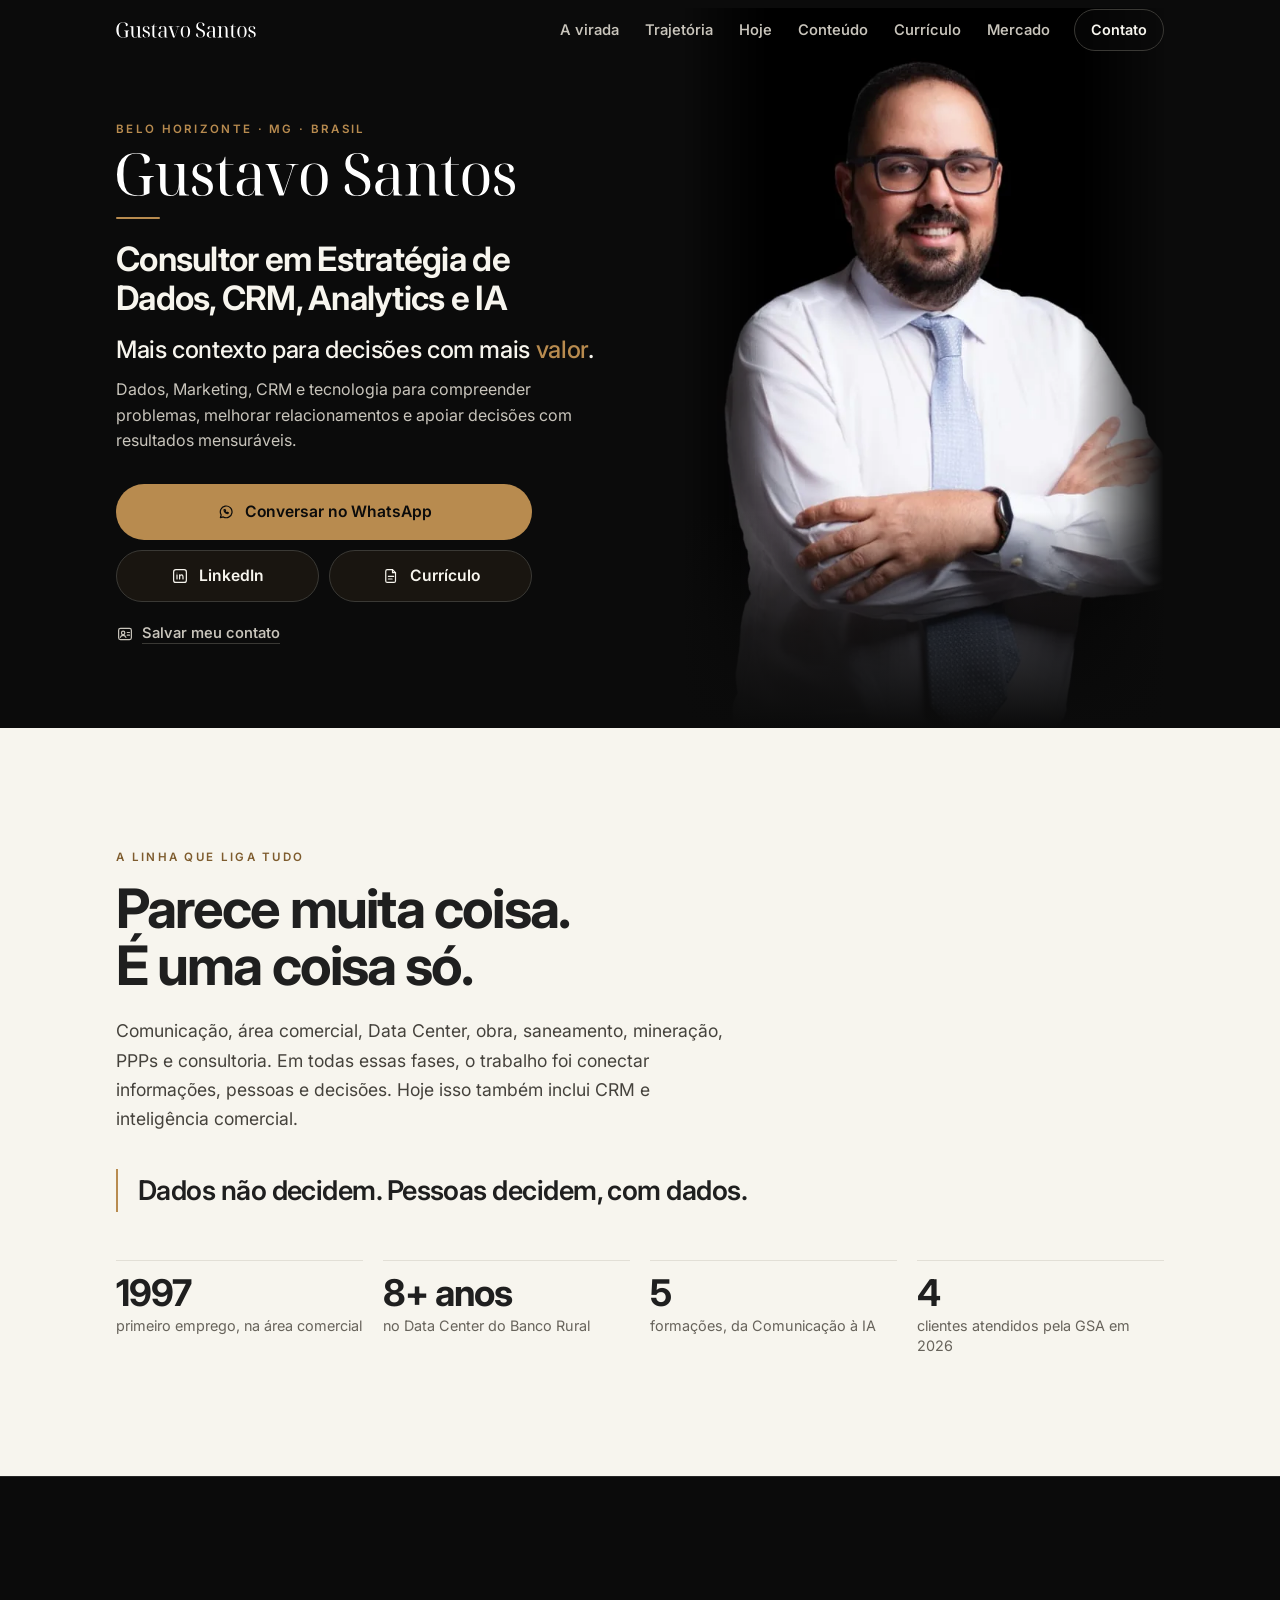
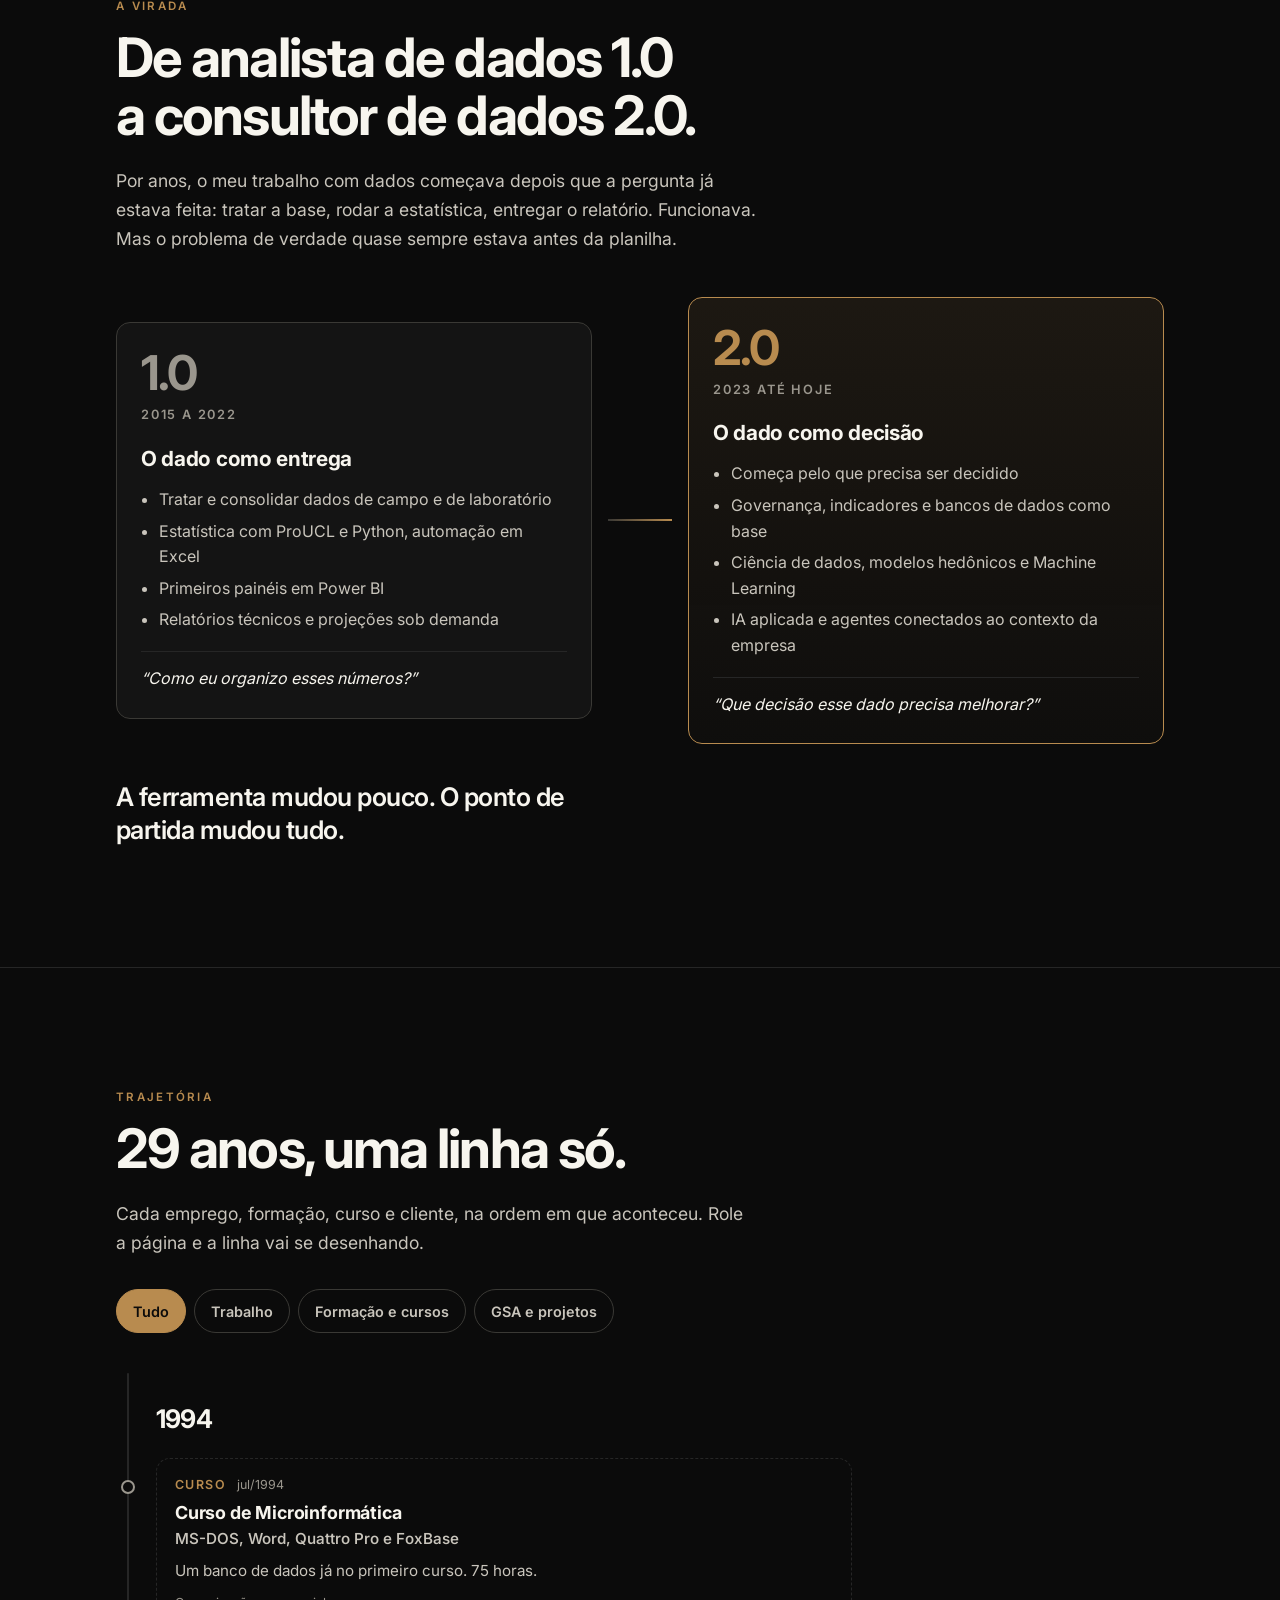
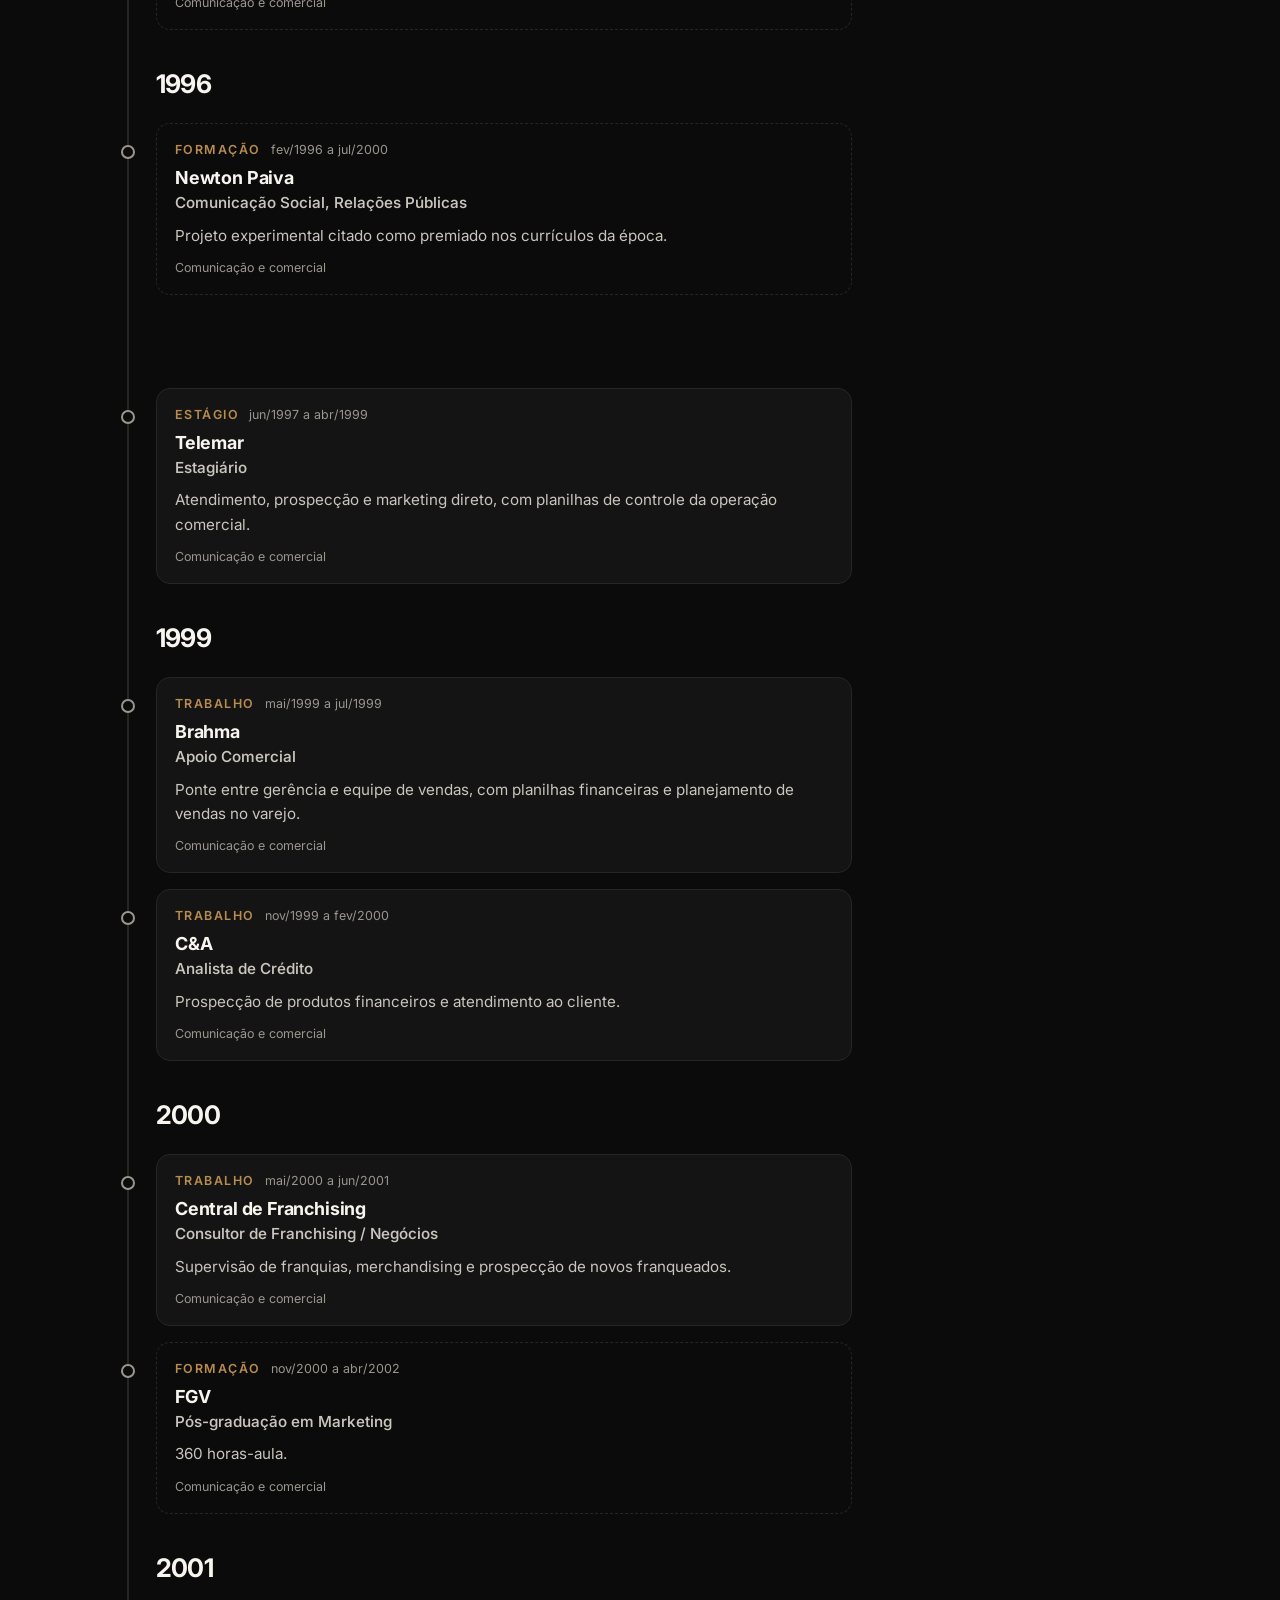
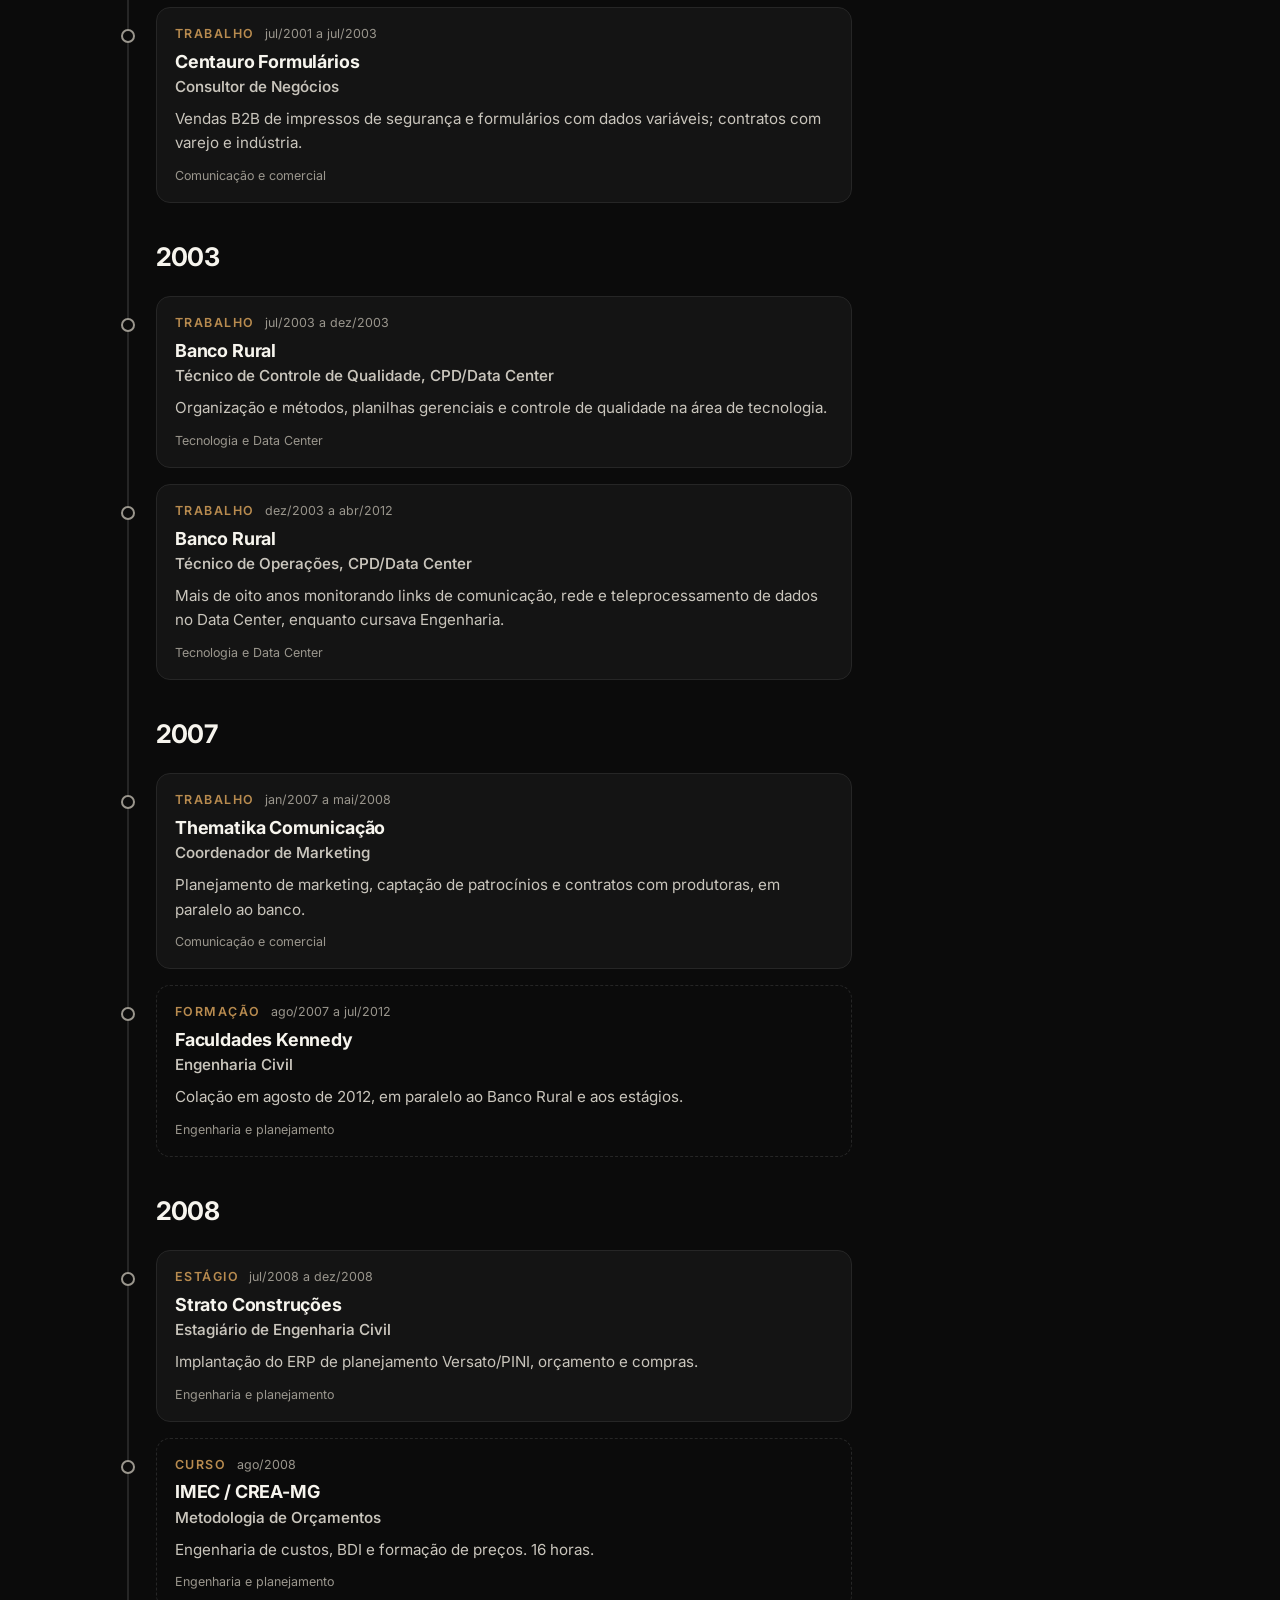
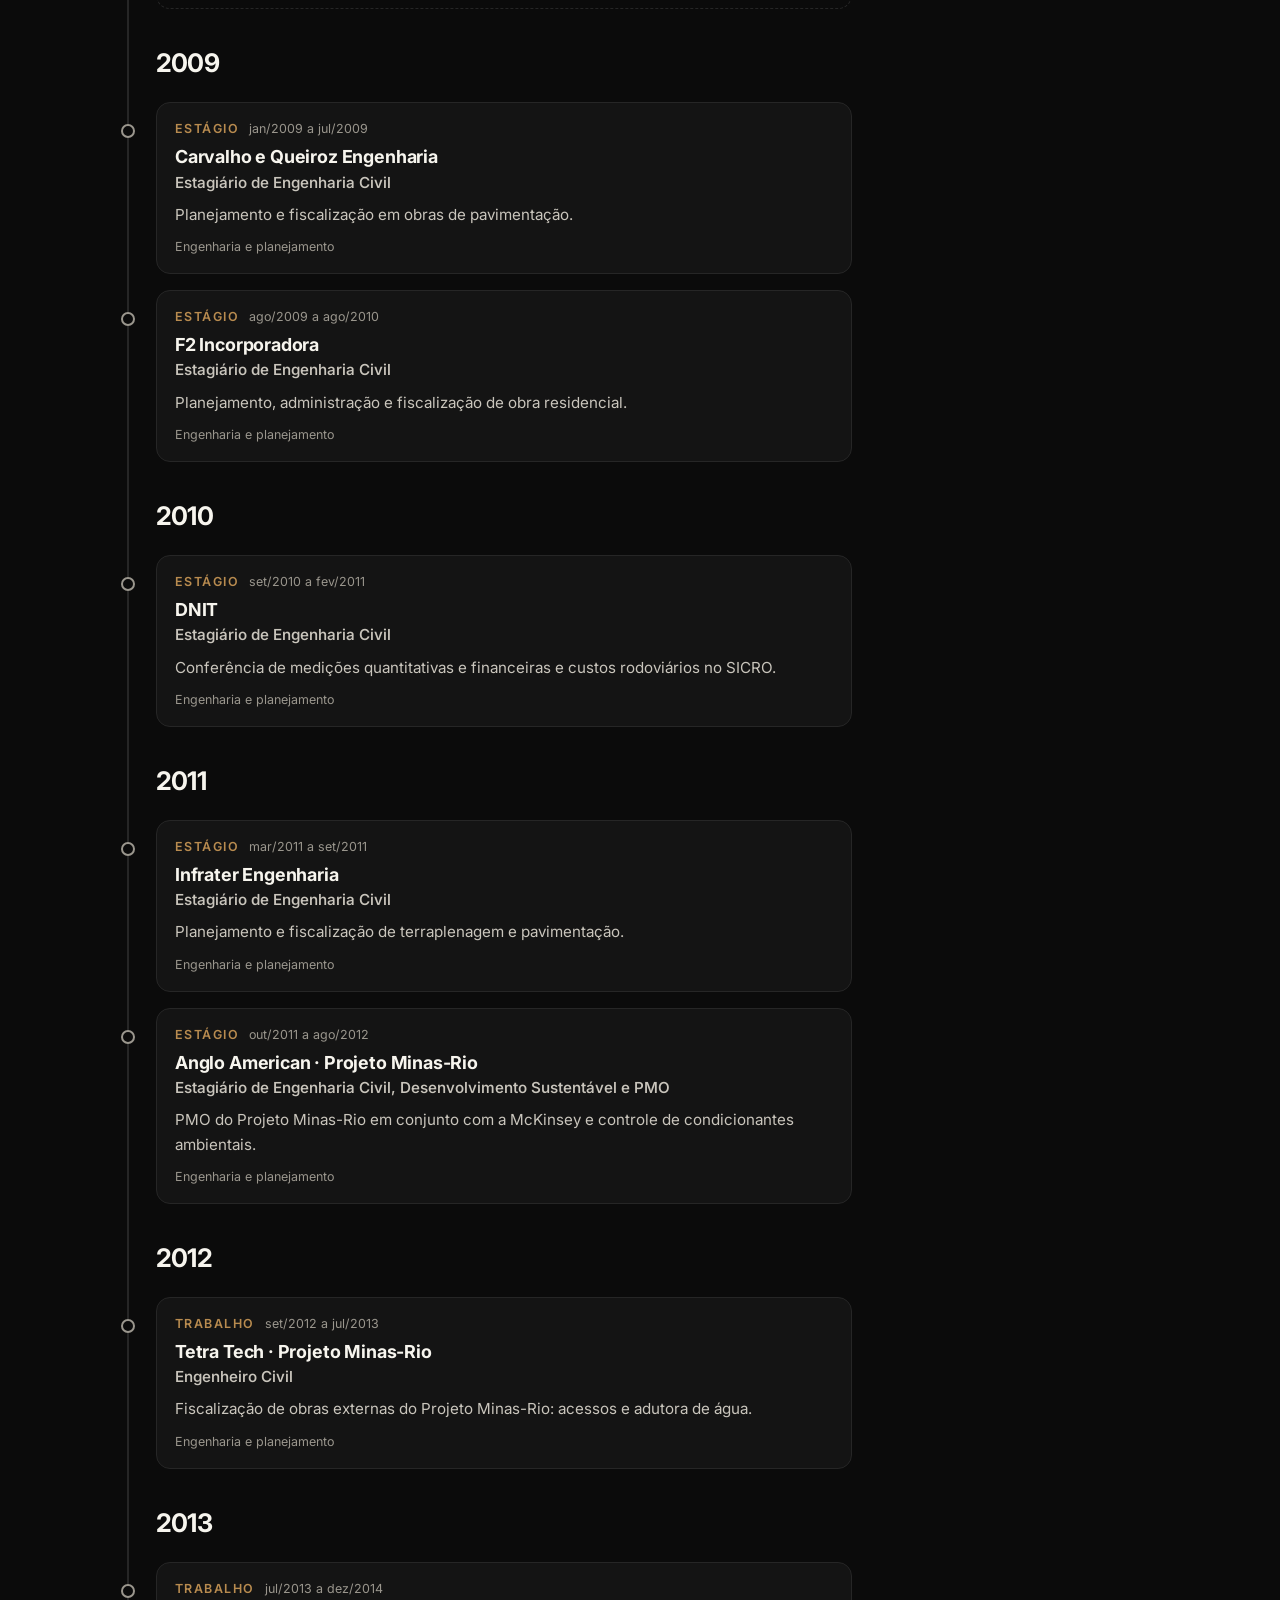
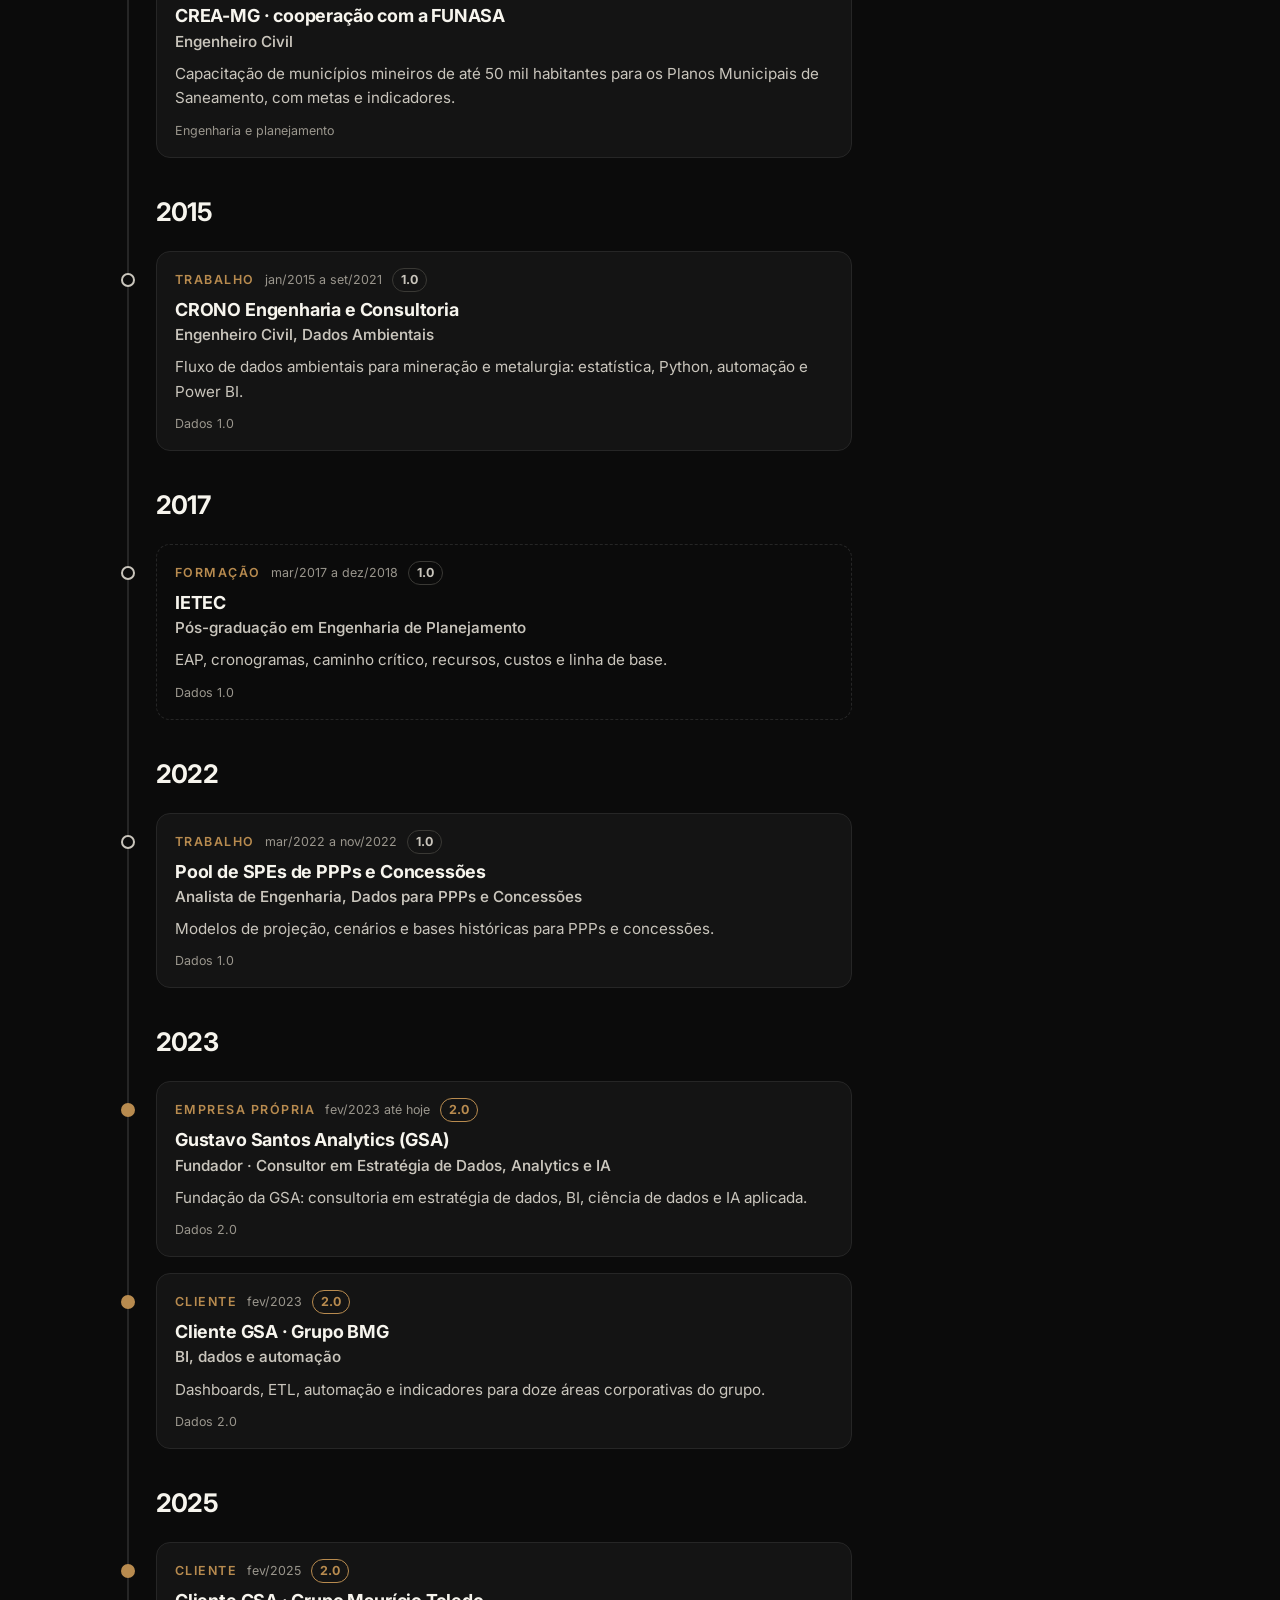
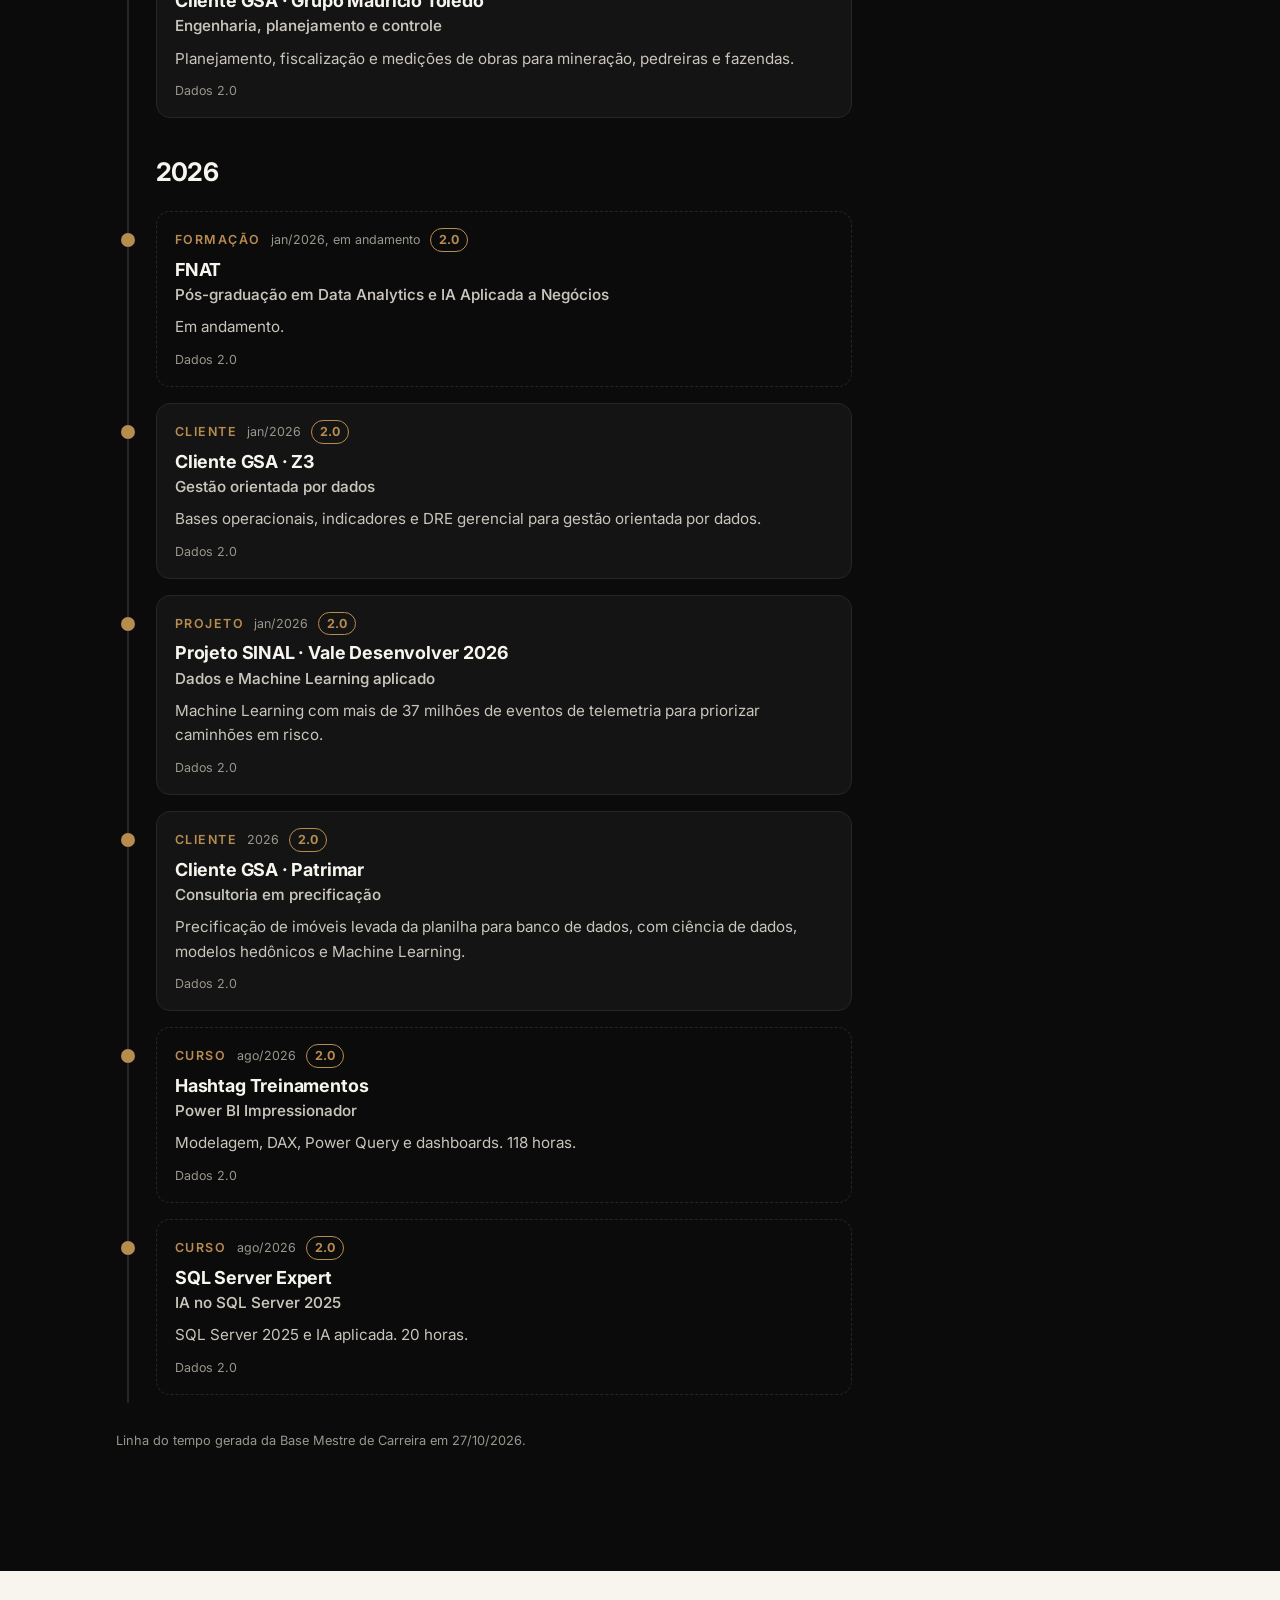
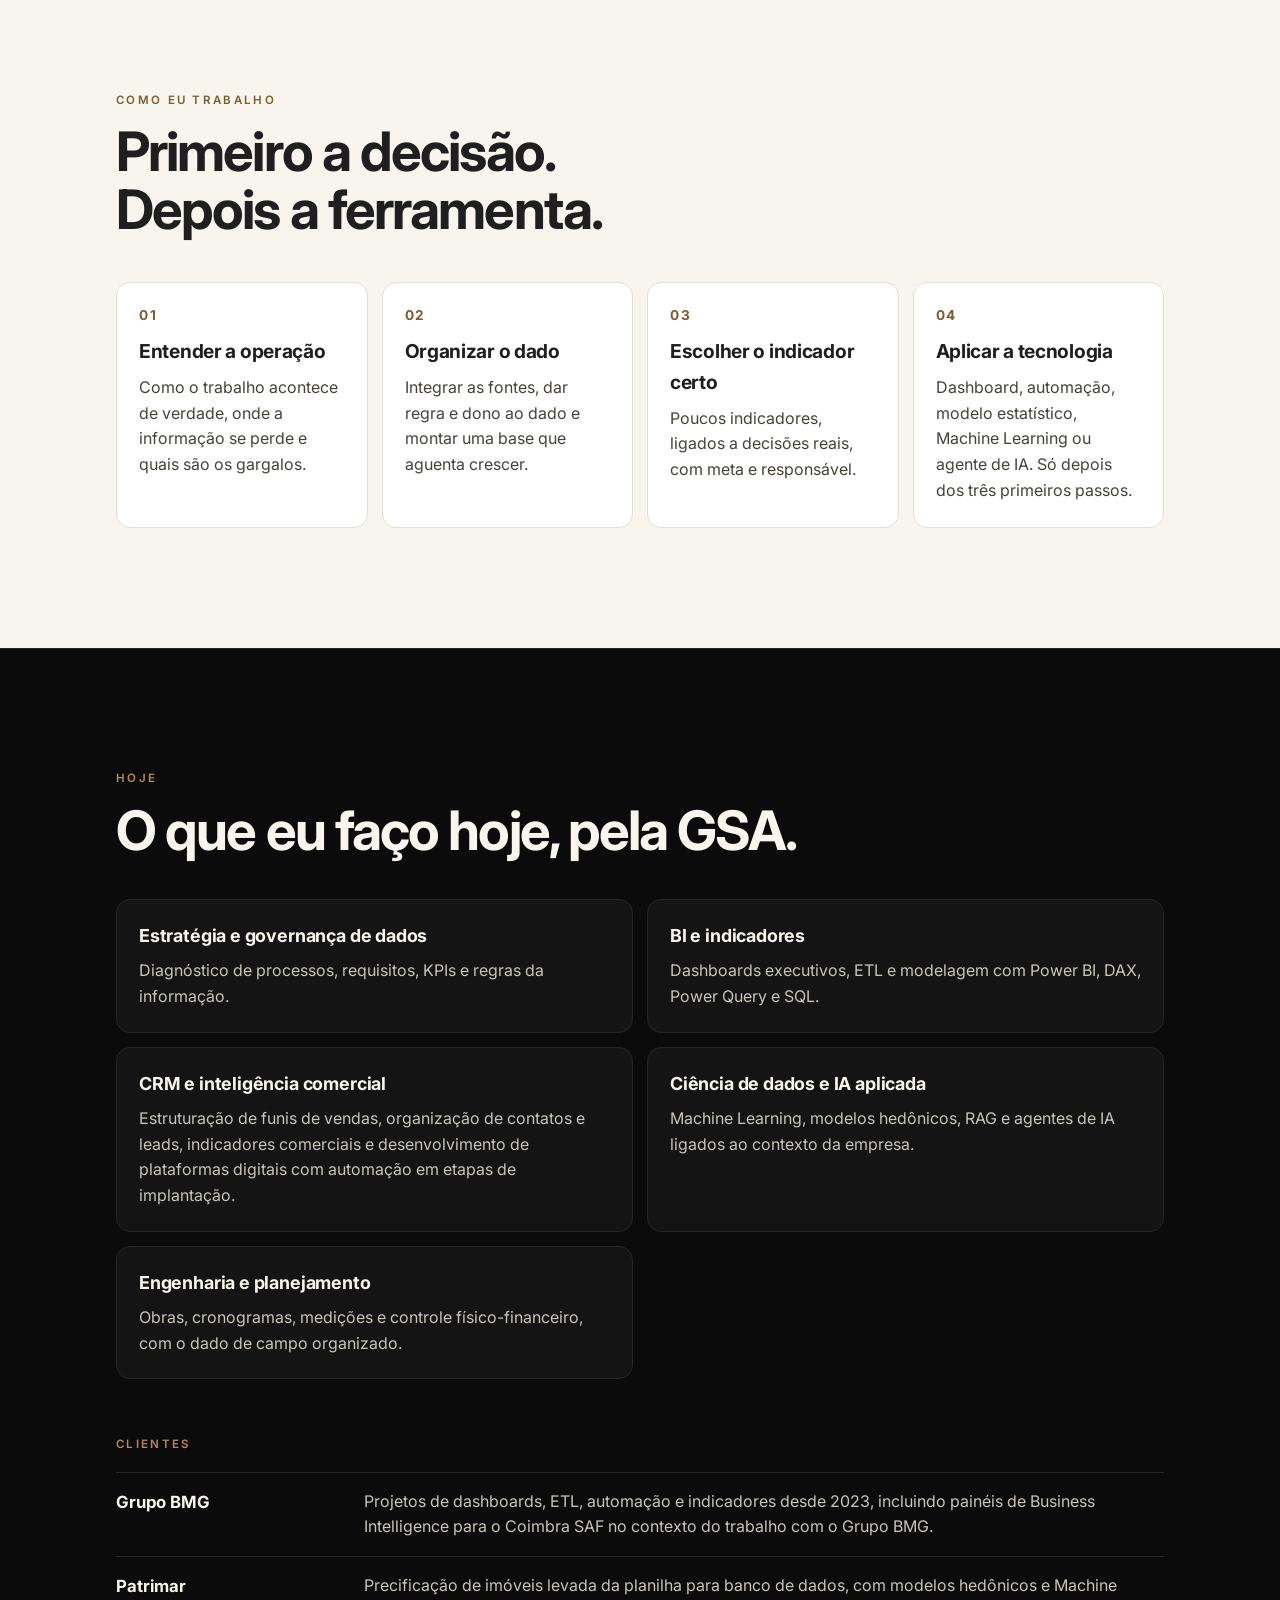
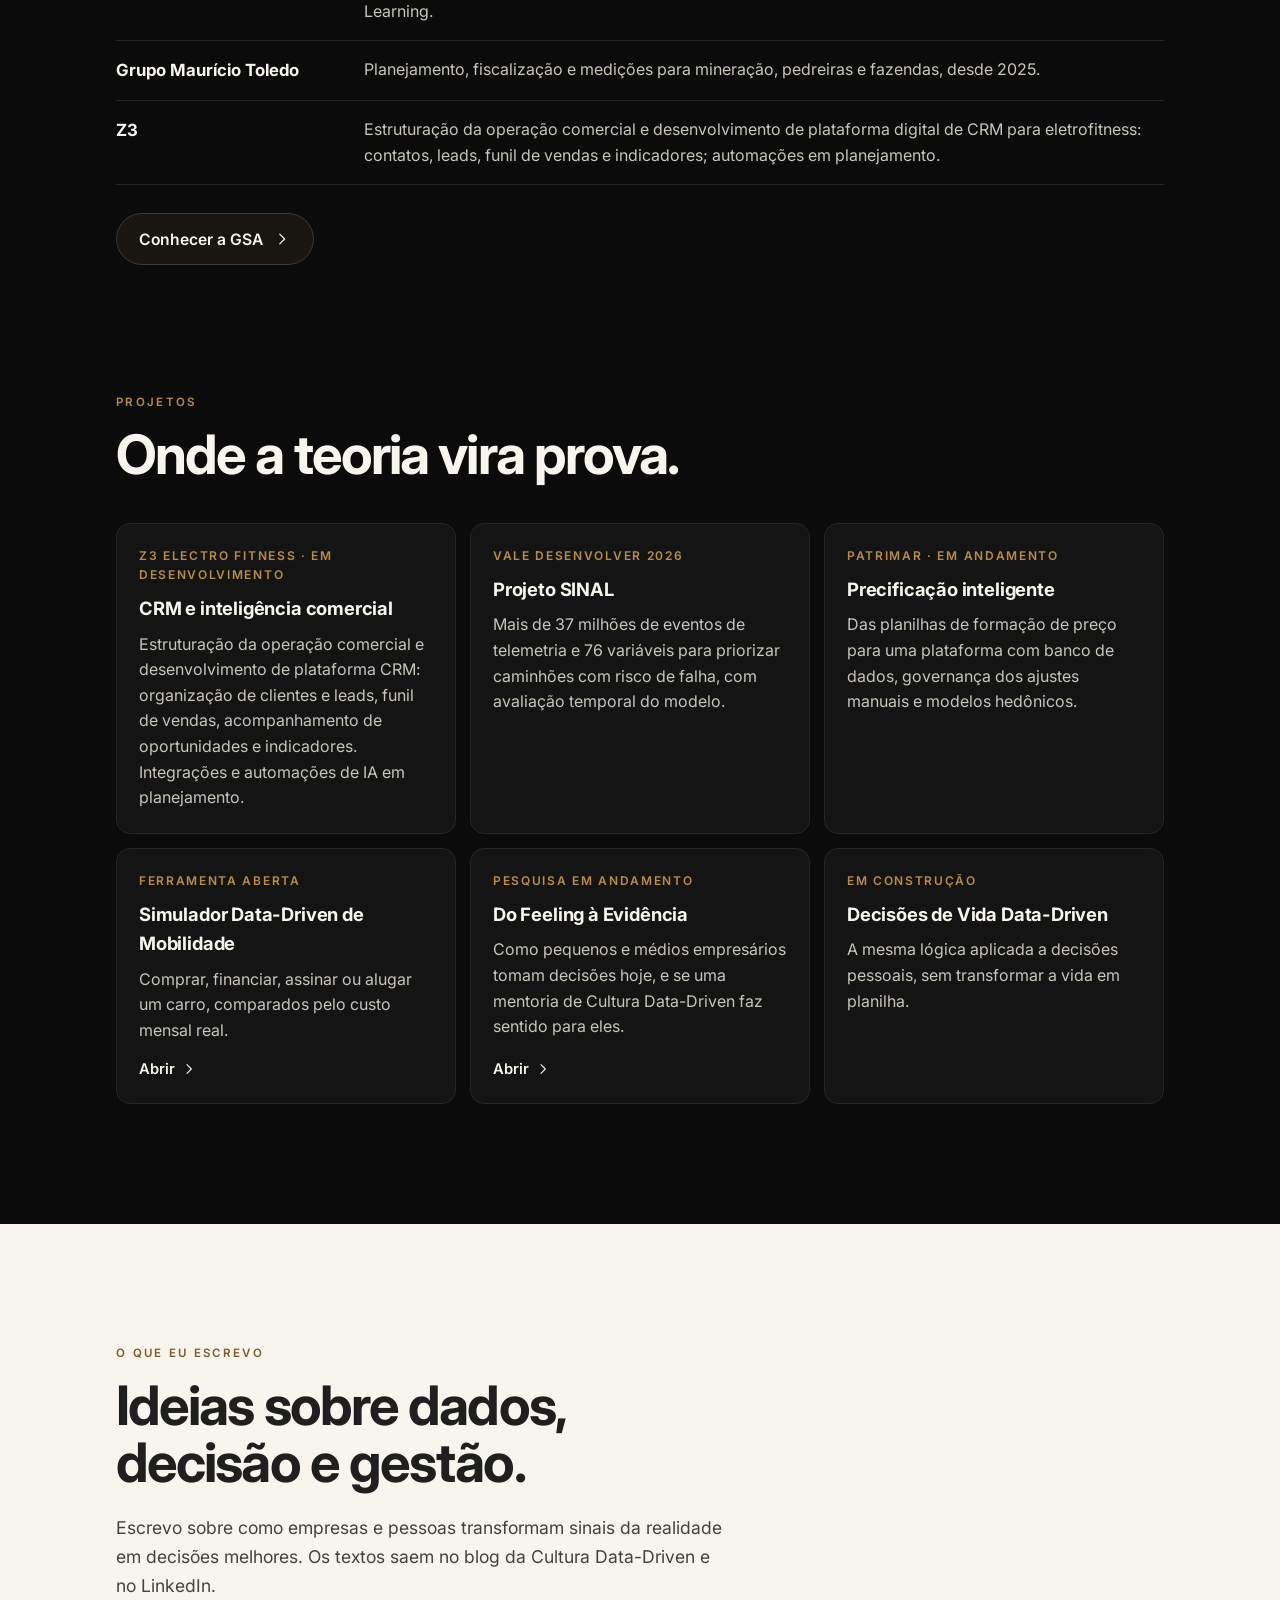
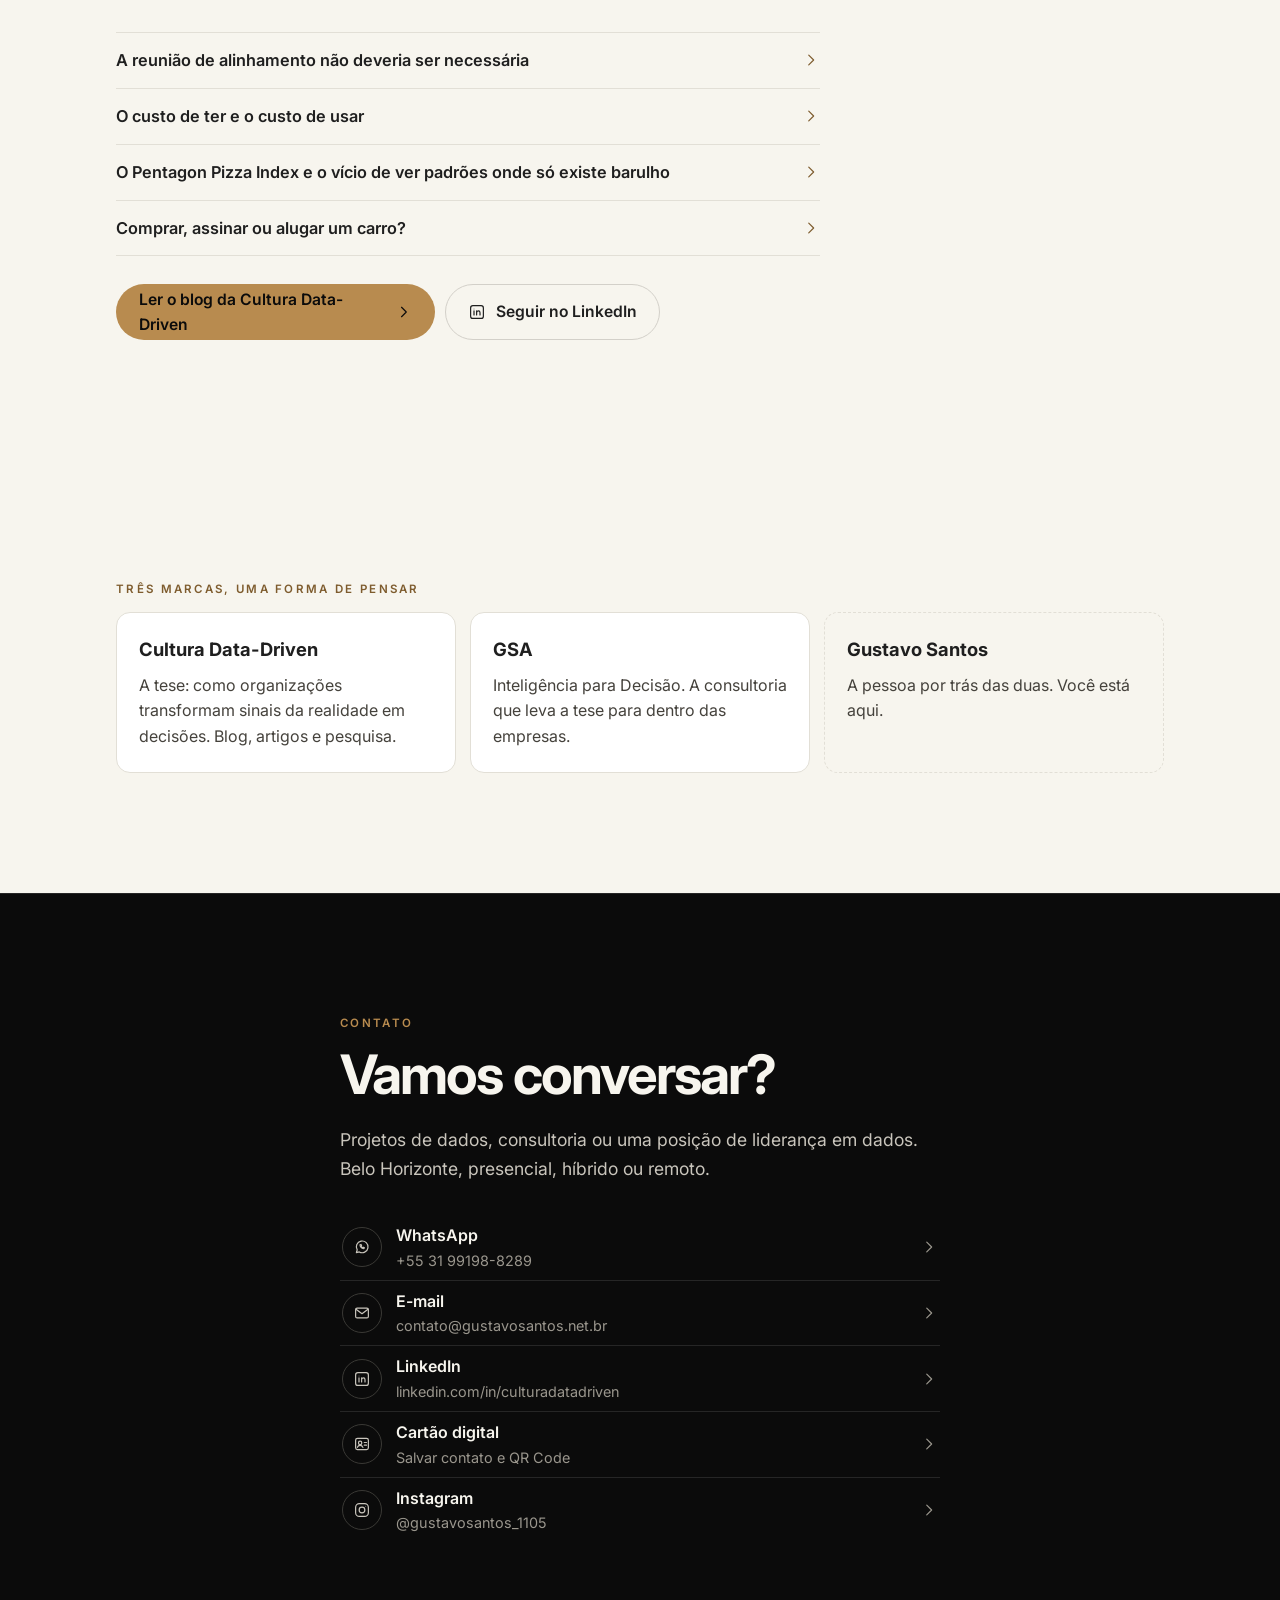
==== index.html @ 772146a0 "Restore public website from production build 2026-11-01" ====
<!doctype html>
<html lang="pt-BR">
  <head>
    <meta charset="utf-8">
    <meta name="viewport" content="width=device-width, initial-scale=1, viewport-fit=cover">
    <title>Gustavo Santos | Dados, BI, CRM, Analytics e IA</title>
    <meta name="description" content="Consultor em dados, BI, CRM, analytics e inteligência artificial em Belo Horizonte. Formação em Marketing pela FGV e Relações Públicas. Projetos de indicadores, inteligência comercial e automação.">
    <link rel="canonical" href="https://www.gustavosantos.net.br/">
    <meta name="author" content="Gustavo Santos">
    <meta property="og:type" content="profile">
    <meta property="og:locale" content="pt_BR">
    <meta property="og:title" content="Gustavo Santos | Dados, BI, CRM, Analytics e IA">
    <meta property="og:description" content="Consultor em dados, BI, CRM, analytics e inteligência artificial em Belo Horizonte. Formação em Marketing pela FGV e Relações Públicas. Projetos de indicadores, inteligência comercial e automação.">
    <meta property="og:url" content="https://www.gustavosantos.net.br/">
    <meta property="og:image" content="https://www.gustavosantos.net.br/assets/social/gustavo-og.jpg">
    <meta property="og:image:width" content="1200">
    <meta property="og:image:height" content="630">
    <meta property="og:image:alt" content="Gustavo Santos, consultor em Dados, BI, CRM, Analytics e IA">
    <meta name="twitter:card" content="summary_large_image">
    <meta name="twitter:image" content="https://www.gustavosantos.net.br/assets/social/gustavo-og.jpg">
    <meta name="theme-color" content="#0B0B0B">
    <link rel="icon" href="./assets/icons/favicon-48.png" type="image/png">
    <link rel="apple-touch-icon" href="./assets/icons/apple-touch-icon.png">
    <link rel="alternate" type="text/plain" href="./llms.txt" title="Perfil em texto para IAs">
    <link rel="preload" as="image" href="./assets/profile/gustavo-hero.webp" fetchpriority="high">
    <script type="application/ld+json">{"@context":"https://schema.org","@type":"Person","name":"Gustavo Santos","jobTitle":"Consultor em Estratégia de Dados, CRM, Analytics e IA","description":"Consultor em dados, BI, CRM, analytics e inteligência artificial em Belo Horizonte. Formação em Marketing pela FGV e Relações Públicas. Projetos de indicadores, inteligência comercial e automação.","url":"https://www.gustavosantos.net.br/","image":"https://www.gustavosantos.net.br/assets/profile/gustavo.webp","email":"mailto:contato@gustavosantos.net.br","address":{"@type":"PostalAddress","addressLocality":"Belo Horizonte","addressRegion":"MG","addressCountry":"BR"},"worksFor":{"@type":"Organization","name":"Gustavo Santos Analytics (GSA)","url":"https://culturadatadriven.com/gsa"},"alumniOf":[{"@type":"EducationalOrganization","name":"Newton Paiva"},{"@type":"EducationalOrganization","name":"FGV"},{"@type":"EducationalOrganization","name":"Faculdades Kennedy"},{"@type":"EducationalOrganization","name":"IETEC"},{"@type":"EducationalOrganization","name":"FNAT"}],"knowsAbout":["Estratégia de Dados","Business Intelligence","Power BI","DAX","Power Query","SQL","SQL Server","PostgreSQL","Python","ETL","Modelagem de Dados","Governança de Dados","KPIs","Dashboards Executivos","Storytelling com Dados","Análise Estatística","Precificação Hedônica","Excel Avançado","CRM","Gestão de Relacionamento com Clientes","Inteligência Comercial","Funil de Vendas","Gestão de Leads","Indicadores Comerciais","Marketing Analítico","Segmentação de Clientes","Jornada do Cliente","Planejamento de Automações","Inteligência Artificial Aplicada","Agentes de IA"],"sameAs":["https://www.linkedin.com/in/culturadatadriven","https://www.instagram.com/gustavosantos_1105","https://gustavosantos-card.netlify.app","https://culturadatadriven.com"]}</script>
    <script type="module" crossorigin src="./static/home-C6aKJi_n.js"></script>
    <link rel="modulepreload" crossorigin href="./static/fonts-B2ny5L3U.js">
    <link rel="stylesheet" crossorigin href="./static/fonts-BYbeZTBM.css">
    <link rel="stylesheet" crossorigin href="./static/home-B0u1kQiw.css">
  </head>
  <body class="pagina-home">

<a class="skip-link" href="#linha">Pular para o conteúdo</a>

<nav class="nav" data-nav aria-label="Navegação principal">
  <div class="nav-inner">
    <a class="nav-marca" href="#topo" aria-label="Gustavo Santos, início">
      <img src="./assets/brand/gustavo_wordmark_dark.svg" alt="" width="150" height="17">
    </a>
    <ul class="nav-links" role="list">
      <li><a href="#virada">A virada</a></li>
      <li><a href="#trajetoria">Trajetória</a></li>
      <li><a href="#hoje">Hoje</a></li>
      <li><a href="#conteudo">Conteúdo</a></li>
      <li><a href="./curriculo/" data-umami-event="nav_curriculo">Currículo</a></li>
      <li><a href="./mercado/" data-umami-event="nav_mercado">Mercado</a></li>
    </ul>
    <a class="nav-cta" href="#contato">Contato</a>
  </div>
</nav>

<header class="hero" id="topo">
  <div class="hero-inner">
    <figure class="hero-photo">
      <img src="./assets/profile/gustavo-hero.webp" width="853" height="980"
        alt="Gustavo Santos de camisa branca e gravata, braços cruzados, sorrindo" fetchpriority="high" decoding="async">
    </figure>
    <div class="hero-text">
      <p class="eyebrow">Belo Horizonte · MG · Brasil</p>
      <h1 class="name"><span class="sr-only">Gustavo Santos</span>
        <img class="wordmark" src="./assets/brand/gustavo_wordmark_dark.svg" alt="" width="360" height="40"></h1>
      <span class="rule" aria-hidden="true"></span>
      <p class="title">Consultor em Estratégia de Dados, CRM, Analytics e IA</p>
      <p class="frase">Mais contexto para decisões com mais <span class="gold">valor</span>.</p>
      <p class="apoio">Dados, Marketing, CRM e tecnologia para compreender problemas, melhorar relacionamentos e apoiar decisões com resultados mensuráveis.</p>
      <div class="actions">
        <a class="btn btn--primary" href="https://wa.me/5531991988289?text=Ol%C3%A1%2C%20Gustavo!%20Vim%20pelo%20seu%20site." target="_blank" rel="noopener noreferrer" data-umami-event="hero_whatsapp"><svg class="icon" viewBox="0 0 24 24" width="20" height="20" fill="none" stroke="currentColor" stroke-width="1.6" stroke-linecap="round" stroke-linejoin="round" aria-hidden="true" focusable="false"><path d="M4.5 19.5l1.1-3.6A7.8 7.8 0 1 1 8.4 18.6z"/><path d="M9.3 9.1c.2 2.6 2.4 4.9 5 5.2l.9-1.2-1.6-.8-.7.7c-.9-.4-1.7-1.2-2.1-2.1l.7-.7-.8-1.6z"/></svg><span>Conversar no WhatsApp</span></a>
        <div class="actions-row">
          <a class="btn btn--secondary" href="https://www.linkedin.com/in/culturadatadriven" target="_blank" rel="noopener noreferrer" data-umami-event="hero_linkedin"><svg class="icon" viewBox="0 0 24 24" width="20" height="20" fill="none" stroke="currentColor" stroke-width="1.6" stroke-linecap="round" stroke-linejoin="round" aria-hidden="true" focusable="false"><rect x="3.5" y="3.5" width="17" height="17" rx="3"/><path d="M8 10.5V16"/><circle cx="8" cy="7.9" r=".6" fill="currentColor" stroke="none"/><path d="M11.5 16v-5.5M11.5 13c0-1.6 1-2.6 2.3-2.6s2.2.9 2.2 2.5V16"/></svg><span>LinkedIn</span></a>
          <a class="btn btn--secondary" href="./curriculo/" data-umami-event="hero_curriculo"><svg class="icon" viewBox="0 0 24 24" width="20" height="20" fill="none" stroke="currentColor" stroke-width="1.6" stroke-linecap="round" stroke-linejoin="round" aria-hidden="true" focusable="false"><path d="M7 3.5h7l4 4v11a2 2 0 0 1-2 2H7a2 2 0 0 1-2-2v-13a2 2 0 0 1 2-2z"/><path d="M14 3.5v4h4M8.5 12.5h7M8.5 16h5"/></svg><span>Currículo</span></a>
        </div>
        <a class="link-sutil" href="https://gustavosantos-card.netlify.app/contato/gustavo-santos.vcf" data-umami-event="hero_salvar_contato"><svg class="icon" viewBox="0 0 24 24" width="20" height="20" fill="none" stroke="currentColor" stroke-width="1.6" stroke-linecap="round" stroke-linejoin="round" aria-hidden="true" focusable="false"><rect x="3.5" y="4.5" width="17" height="15" rx="2.5"/><circle cx="9.5" cy="10.5" r="2.25"/><path d="M5.8 16.5c.6-1.7 2-2.6 3.7-2.6s3.1.9 3.7 2.6"/><path d="M15 10h3M15 13.5h3"/></svg><span>Salvar meu contato</span></a>
      </div>
    </div>
  </div>
</header>
<main id="conteudo-principal">
  
<section class="band band--ivory" id="linha" aria-labelledby="linha-t">
  <div class="wrap">
    <p class="eyebrow">A linha que liga tudo</p>
    <h2 class="display" id="linha-t">Parece muita coisa. É uma coisa só.</h2>
    <p class="lead">Comunicação, área comercial, Data Center, obra, saneamento, mineração, PPPs e consultoria. Em todas essas fases, o trabalho foi conectar informações, pessoas e decisões. Hoje isso também inclui CRM e inteligência comercial.</p>
    <blockquote class="citacao"><p>Dados não decidem. Pessoas decidem, com dados.</p></blockquote>
    <ul class="numeros" role="list">
      <li><strong>1997</strong><span>primeiro emprego, na área comercial</span></li><li><strong>8+ anos</strong><span>no Data Center do Banco Rural</span></li><li><strong>5</strong><span>formações, da Comunicação à IA</span></li><li><strong>4</strong><span>clientes atendidos pela GSA em 2026</span></li>
    </ul>
  </div>
</section>
  
<section class="band band--dark" id="virada" aria-labelledby="virada-t">
  <div class="wrap">
    <p class="eyebrow">A virada</p>
    <h2 class="display" id="virada-t">De analista de dados 1.0 a consultor de dados 2.0.</h2>
    <p class="lead">Por anos, o meu trabalho com dados começava depois que a pergunta já estava feita: tratar a base, rodar a estatística, entregar o relatório. Funcionava. Mas o problema de verdade quase sempre estava antes da planilha.</p>
    <div class="versoes">
      
    <article class="versao versao--1">
      <p class="versao-num">1.0</p>
      <p class="versao-periodo">2015 a 2022</p>
      <h3>O dado como entrega</h3>
      <ul role="list"><li>Tratar e consolidar dados de campo e de laboratório</li><li>Estatística com ProUCL e Python, automação em Excel</li><li>Primeiros painéis em Power BI</li><li>Relatórios técnicos e projeções sob demanda</li></ul>
      <p class="versao-pergunta">“Como eu organizo esses números?”</p>
    </article>
      <span class="versao-seta" aria-hidden="true"></span>
      
    <article class="versao versao--2">
      <p class="versao-num">2.0</p>
      <p class="versao-periodo">2023 até hoje</p>
      <h3>O dado como decisão</h3>
      <ul role="list"><li>Começa pelo que precisa ser decidido</li><li>Governança, indicadores e bancos de dados como base</li><li>Ciência de dados, modelos hedônicos e Machine Learning</li><li>IA aplicada e agentes conectados ao contexto da empresa</li></ul>
      <p class="versao-pergunta">“Que decisão esse dado precisa melhorar?”</p>
    </article>
    </div>
    <p class="fecho">A ferramenta mudou pouco. O ponto de partida mudou tudo.</p>
  </div>
</section>
  
<section class="band band--dark band--linha" id="trajetoria" aria-labelledby="trajetoria-t">
  <div class="wrap">
    <p class="eyebrow">Trajetória</p>
    <h2 class="display" id="trajetoria-t">29 anos, uma linha só.</h2>
    <p class="lead">Cada emprego, formação, curso e cliente, na ordem em que aconteceu. Role a página e a linha vai se desenhando.</p>
    <div class="filtros" role="group" aria-label="Filtrar a linha do tempo">
      <button type="button" aria-pressed="true" data-filtro="tudo">Tudo</button>
      <button type="button" aria-pressed="false" data-filtro="trabalho">Trabalho</button>
      <button type="button" aria-pressed="false" data-filtro="formacao">Formação e cursos</button>
      <button type="button" aria-pressed="false" data-filtro="gsa">GSA e projetos</button>
    </div>
    <div class="timeline-wrap">
      <span class="tl-trilho" aria-hidden="true"><span class="tl-progresso" data-progresso></span></span>
      <ol class="timeline" data-timeline><li class="tl-ano" aria-hidden="true"><span>1994</span></li>
      <li class="tl-item" data-grupo="formacao" data-tipo="curso" data-fase="comunicacao">
        <span class="tl-dot" aria-hidden="true"></span>
        <div class="tl-card">
          <p class="tl-meta"><span class="tl-tipo">Curso</span><time>jul/1994</time></p>
          <h3>Curso de Microinformática</h3>
          <p class="tl-papel">MS-DOS, Word, Quattro Pro e FoxBase</p>
          <p class="tl-resumo">Um banco de dados já no primeiro curso. 75 horas.</p>
          <p class="tl-fase">Comunicação e comercial</p>
        </div>
      </li><li class="tl-ano" aria-hidden="true"><span>1996</span></li>
      <li class="tl-item" data-grupo="formacao" data-tipo="formacao" data-fase="comunicacao">
        <span class="tl-dot" aria-hidden="true"></span>
        <div class="tl-card">
          <p class="tl-meta"><span class="tl-tipo">Formação</span><time>fev/1996 a jul/2000</time></p>
          <h3>Newton Paiva</h3>
          <p class="tl-papel">Comunicação Social, Relações Públicas</p>
          <p class="tl-resumo">Projeto experimental citado como premiado nos currículos da época.</p>
          <p class="tl-fase">Comunicação e comercial</p>
        </div>
      </li><li class="tl-ano" aria-hidden="true"><span>1997</span></li>
      <li class="tl-item" data-grupo="trabalho" data-tipo="estagio" data-fase="comunicacao">
        <span class="tl-dot" aria-hidden="true"></span>
        <div class="tl-card">
          <p class="tl-meta"><span class="tl-tipo">Estágio</span><time>jun/1997 a abr/1999</time></p>
          <h3>Telemar</h3>
          <p class="tl-papel">Estagiário</p>
          <p class="tl-resumo">Atendimento, prospecção e marketing direto, com planilhas de controle da operação comercial.</p>
          <p class="tl-fase">Comunicação e comercial</p>
        </div>
      </li><li class="tl-ano" aria-hidden="true"><span>1999</span></li>
      <li class="tl-item" data-grupo="trabalho" data-tipo="trabalho" data-fase="comunicacao">
        <span class="tl-dot" aria-hidden="true"></span>
        <div class="tl-card">
          <p class="tl-meta"><span class="tl-tipo">Trabalho</span><time>mai/1999 a jul/1999</time></p>
          <h3>Brahma</h3>
          <p class="tl-papel">Apoio Comercial</p>
          <p class="tl-resumo">Ponte entre gerência e equipe de vendas, com planilhas financeiras e planejamento de vendas no varejo.</p>
          <p class="tl-fase">Comunicação e comercial</p>
        </div>
      </li>
      <li class="tl-item" data-grupo="trabalho" data-tipo="trabalho" data-fase="comunicacao">
        <span class="tl-dot" aria-hidden="true"></span>
        <div class="tl-card">
          <p class="tl-meta"><span class="tl-tipo">Trabalho</span><time>nov/1999 a fev/2000</time></p>
          <h3>C&amp;A</h3>
          <p class="tl-papel">Analista de Crédito</p>
          <p class="tl-resumo">Prospecção de produtos financeiros e atendimento ao cliente.</p>
          <p class="tl-fase">Comunicação e comercial</p>
        </div>
      </li><li class="tl-ano" aria-hidden="true"><span>2000</span></li>
      <li class="tl-item" data-grupo="trabalho" data-tipo="trabalho" data-fase="comunicacao">
        <span class="tl-dot" aria-hidden="true"></span>
        <div class="tl-card">
          <p class="tl-meta"><span class="tl-tipo">Trabalho</span><time>mai/2000 a jun/2001</time></p>
          <h3>Central de Franchising</h3>
          <p class="tl-papel">Consultor de Franchising / Negócios</p>
          <p class="tl-resumo">Supervisão de franquias, merchandising e prospecção de novos franqueados.</p>
          <p class="tl-fase">Comunicação e comercial</p>
        </div>
      </li>
      <li class="tl-item" data-grupo="formacao" data-tipo="formacao" data-fase="comunicacao">
        <span class="tl-dot" aria-hidden="true"></span>
        <div class="tl-card">
          <p class="tl-meta"><span class="tl-tipo">Formação</span><time>nov/2000 a abr/2002</time></p>
          <h3>FGV</h3>
          <p class="tl-papel">Pós-graduação em Marketing</p>
          <p class="tl-resumo">360 horas-aula.</p>
          <p class="tl-fase">Comunicação e comercial</p>
        </div>
      </li><li class="tl-ano" aria-hidden="true"><span>2001</span></li>
      <li class="tl-item" data-grupo="trabalho" data-tipo="trabalho" data-fase="comunicacao">
        <span class="tl-dot" aria-hidden="true"></span>
        <div class="tl-card">
          <p class="tl-meta"><span class="tl-tipo">Trabalho</span><time>jul/2001 a jul/2003</time></p>
          <h3>Centauro Formulários</h3>
          <p class="tl-papel">Consultor de Negócios</p>
          <p class="tl-resumo">Vendas B2B de impressos de segurança e formulários com dados variáveis; contratos com varejo e indústria.</p>
          <p class="tl-fase">Comunicação e comercial</p>
        </div>
      </li><li class="tl-ano" aria-hidden="true"><span>2003</span></li>
      <li class="tl-item" data-grupo="trabalho" data-tipo="trabalho" data-fase="tecnologia">
        <span class="tl-dot" aria-hidden="true"></span>
        <div class="tl-card">
          <p class="tl-meta"><span class="tl-tipo">Trabalho</span><time>jul/2003 a dez/2003</time></p>
          <h3>Banco Rural</h3>
          <p class="tl-papel">Técnico de Controle de Qualidade, CPD/Data Center</p>
          <p class="tl-resumo">Organização e métodos, planilhas gerenciais e controle de qualidade na área de tecnologia.</p>
          <p class="tl-fase">Tecnologia e Data Center</p>
        </div>
      </li>
      <li class="tl-item" data-grupo="trabalho" data-tipo="trabalho" data-fase="tecnologia">
        <span class="tl-dot" aria-hidden="true"></span>
        <div class="tl-card">
          <p class="tl-meta"><span class="tl-tipo">Trabalho</span><time>dez/2003 a abr/2012</time></p>
          <h3>Banco Rural</h3>
          <p class="tl-papel">Técnico de Operações, CPD/Data Center</p>
          <p class="tl-resumo">Mais de oito anos monitorando links de comunicação, rede e teleprocessamento de dados no Data Center, enquanto cursava Engenharia.</p>
          <p class="tl-fase">Tecnologia e Data Center</p>
        </div>
      </li><li class="tl-ano" aria-hidden="true"><span>2007</span></li>
      <li class="tl-item" data-grupo="trabalho" data-tipo="trabalho" data-fase="comunicacao">
        <span class="tl-dot" aria-hidden="true"></span>
        <div class="tl-card">
          <p class="tl-meta"><span class="tl-tipo">Trabalho</span><time>jan/2007 a mai/2008</time></p>
          <h3>Thematika Comunicação</h3>
          <p class="tl-papel">Coordenador de Marketing</p>
          <p class="tl-resumo">Planejamento de marketing, captação de patrocínios e contratos com produtoras, em paralelo ao banco.</p>
          <p class="tl-fase">Comunicação e comercial</p>
        </div>
      </li>
      <li class="tl-item" data-grupo="formacao" data-tipo="formacao" data-fase="engenharia">
        <span class="tl-dot" aria-hidden="true"></span>
        <div class="tl-card">
          <p class="tl-meta"><span class="tl-tipo">Formação</span><time>ago/2007 a jul/2012</time></p>
          <h3>Faculdades Kennedy</h3>
          <p class="tl-papel">Engenharia Civil</p>
          <p class="tl-resumo">Colação em agosto de 2012, em paralelo ao Banco Rural e aos estágios.</p>
          <p class="tl-fase">Engenharia e planejamento</p>
        </div>
      </li><li class="tl-ano" aria-hidden="true"><span>2008</span></li>
      <li class="tl-item" data-grupo="trabalho" data-tipo="estagio" data-fase="engenharia">
        <span class="tl-dot" aria-hidden="true"></span>
        <div class="tl-card">
          <p class="tl-meta"><span class="tl-tipo">Estágio</span><time>jul/2008 a dez/2008</time></p>
          <h3>Strato Construções</h3>
          <p class="tl-papel">Estagiário de Engenharia Civil</p>
          <p class="tl-resumo">Implantação do ERP de planejamento Versato/PINI, orçamento e compras.</p>
          <p class="tl-fase">Engenharia e planejamento</p>
        </div>
      </li>
      <li class="tl-item" data-grupo="formacao" data-tipo="curso" data-fase="engenharia">
        <span class="tl-dot" aria-hidden="true"></span>
        <div class="tl-card">
          <p class="tl-meta"><span class="tl-tipo">Curso</span><time>ago/2008</time></p>
          <h3>IMEC / CREA-MG</h3>
          <p class="tl-papel">Metodologia de Orçamentos</p>
          <p class="tl-resumo">Engenharia de custos, BDI e formação de preços. 16 horas.</p>
          <p class="tl-fase">Engenharia e planejamento</p>
        </div>
      </li><li class="tl-ano" aria-hidden="true"><span>2009</span></li>
      <li class="tl-item" data-grupo="trabalho" data-tipo="estagio" data-fase="engenharia">
        <span class="tl-dot" aria-hidden="true"></span>
        <div class="tl-card">
          <p class="tl-meta"><span class="tl-tipo">Estágio</span><time>jan/2009 a jul/2009</time></p>
          <h3>Carvalho e Queiroz Engenharia</h3>
          <p class="tl-papel">Estagiário de Engenharia Civil</p>
          <p class="tl-resumo">Planejamento e fiscalização em obras de pavimentação.</p>
          <p class="tl-fase">Engenharia e planejamento</p>
        </div>
      </li>
      <li class="tl-item" data-grupo="trabalho" data-tipo="estagio" data-fase="engenharia">
        <span class="tl-dot" aria-hidden="true"></span>
        <div class="tl-card">
          <p class="tl-meta"><span class="tl-tipo">Estágio</span><time>ago/2009 a ago/2010</time></p>
          <h3>F2 Incorporadora</h3>
          <p class="tl-papel">Estagiário de Engenharia Civil</p>
          <p class="tl-resumo">Planejamento, administração e fiscalização de obra residencial.</p>
          <p class="tl-fase">Engenharia e planejamento</p>
        </div>
      </li><li class="tl-ano" aria-hidden="true"><span>2010</span></li>
      <li class="tl-item" data-grupo="trabalho" data-tipo="estagio" data-fase="engenharia">
        <span class="tl-dot" aria-hidden="true"></span>
        <div class="tl-card">
          <p class="tl-meta"><span class="tl-tipo">Estágio</span><time>set/2010 a fev/2011</time></p>
          <h3>DNIT</h3>
          <p class="tl-papel">Estagiário de Engenharia Civil</p>
          <p class="tl-resumo">Conferência de medições quantitativas e financeiras e custos rodoviários no SICRO.</p>
          <p class="tl-fase">Engenharia e planejamento</p>
        </div>
      </li><li class="tl-ano" aria-hidden="true"><span>2011</span></li>
      <li class="tl-item" data-grupo="trabalho" data-tipo="estagio" data-fase="engenharia">
        <span class="tl-dot" aria-hidden="true"></span>
        <div class="tl-card">
          <p class="tl-meta"><span class="tl-tipo">Estágio</span><time>mar/2011 a set/2011</time></p>
          <h3>Infrater Engenharia</h3>
          <p class="tl-papel">Estagiário de Engenharia Civil</p>
          <p class="tl-resumo">Planejamento e fiscalização de terraplenagem e pavimentação.</p>
          <p class="tl-fase">Engenharia e planejamento</p>
        </div>
      </li>
      <li class="tl-item" data-grupo="trabalho" data-tipo="estagio" data-fase="engenharia">
        <span class="tl-dot" aria-hidden="true"></span>
        <div class="tl-card">
          <p class="tl-meta"><span class="tl-tipo">Estágio</span><time>out/2011 a ago/2012</time></p>
          <h3>Anglo American · Projeto Minas-Rio</h3>
          <p class="tl-papel">Estagiário de Engenharia Civil, Desenvolvimento Sustentável e PMO</p>
          <p class="tl-resumo">PMO do Projeto Minas-Rio em conjunto com a McKinsey e controle de condicionantes ambientais.</p>
          <p class="tl-fase">Engenharia e planejamento</p>
        </div>
      </li><li class="tl-ano" aria-hidden="true"><span>2012</span></li>
      <li class="tl-item" data-grupo="trabalho" data-tipo="trabalho" data-fase="engenharia">
        <span class="tl-dot" aria-hidden="true"></span>
        <div class="tl-card">
          <p class="tl-meta"><span class="tl-tipo">Trabalho</span><time>set/2012 a jul/2013</time></p>
          <h3>Tetra Tech · Projeto Minas-Rio</h3>
          <p class="tl-papel">Engenheiro Civil</p>
          <p class="tl-resumo">Fiscalização de obras externas do Projeto Minas-Rio: acessos e adutora de água.</p>
          <p class="tl-fase">Engenharia e planejamento</p>
        </div>
      </li><li class="tl-ano" aria-hidden="true"><span>2013</span></li>
      <li class="tl-item" data-grupo="trabalho" data-tipo="trabalho" data-fase="engenharia">
        <span class="tl-dot" aria-hidden="true"></span>
        <div class="tl-card">
          <p class="tl-meta"><span class="tl-tipo">Trabalho</span><time>jul/2013 a dez/2014</time></p>
          <h3>CREA-MG · cooperação com a FUNASA</h3>
          <p class="tl-papel">Engenheiro Civil</p>
          <p class="tl-resumo">Capacitação de municípios mineiros de até 50 mil habitantes para os Planos Municipais de Saneamento, com metas e indicadores.</p>
          <p class="tl-fase">Engenharia e planejamento</p>
        </div>
      </li><li class="tl-ano" aria-hidden="true"><span>2015</span></li>
      <li class="tl-item" data-grupo="trabalho" data-tipo="trabalho" data-fase="dados1">
        <span class="tl-dot" aria-hidden="true"></span>
        <div class="tl-card">
          <p class="tl-meta"><span class="tl-tipo">Trabalho</span><time>jan/2015 a set/2021</time><span class="tl-era">1.0</span></p>
          <h3>CRONO Engenharia e Consultoria</h3>
          <p class="tl-papel">Engenheiro Civil, Dados Ambientais</p>
          <p class="tl-resumo">Fluxo de dados ambientais para mineração e metalurgia: estatística, Python, automação e Power BI.</p>
          <p class="tl-fase">Dados 1.0</p>
        </div>
      </li><li class="tl-ano" aria-hidden="true"><span>2017</span></li>
      <li class="tl-item" data-grupo="formacao" data-tipo="formacao" data-fase="dados1">
        <span class="tl-dot" aria-hidden="true"></span>
        <div class="tl-card">
          <p class="tl-meta"><span class="tl-tipo">Formação</span><time>mar/2017 a dez/2018</time><span class="tl-era">1.0</span></p>
          <h3>IETEC</h3>
          <p class="tl-papel">Pós-graduação em Engenharia de Planejamento</p>
          <p class="tl-resumo">EAP, cronogramas, caminho crítico, recursos, custos e linha de base.</p>
          <p class="tl-fase">Dados 1.0</p>
        </div>
      </li><li class="tl-ano" aria-hidden="true"><span>2022</span></li>
      <li class="tl-item" data-grupo="trabalho" data-tipo="trabalho" data-fase="dados1">
        <span class="tl-dot" aria-hidden="true"></span>
        <div class="tl-card">
          <p class="tl-meta"><span class="tl-tipo">Trabalho</span><time>mar/2022 a nov/2022</time><span class="tl-era">1.0</span></p>
          <h3>Pool de SPEs de PPPs e Concessões</h3>
          <p class="tl-papel">Analista de Engenharia, Dados para PPPs e Concessões</p>
          <p class="tl-resumo">Modelos de projeção, cenários e bases históricas para PPPs e concessões.</p>
          <p class="tl-fase">Dados 1.0</p>
        </div>
      </li><li class="tl-ano" aria-hidden="true"><span>2023</span></li>
      <li class="tl-item" data-grupo="trabalho" data-tipo="empresa" data-fase="dados2">
        <span class="tl-dot" aria-hidden="true"></span>
        <div class="tl-card">
          <p class="tl-meta"><span class="tl-tipo">Empresa própria</span><time>fev/2023 até hoje</time><span class="tl-era tl-era--2">2.0</span></p>
          <h3>Gustavo Santos Analytics (GSA)</h3>
          <p class="tl-papel">Fundador · Consultor em Estratégia de Dados, Analytics e IA</p>
          <p class="tl-resumo">Fundação da GSA: consultoria em estratégia de dados, BI, ciência de dados e IA aplicada.</p>
          <p class="tl-fase">Dados 2.0</p>
        </div>
      </li>
      <li class="tl-item" data-grupo="gsa" data-tipo="cliente" data-fase="dados2">
        <span class="tl-dot" aria-hidden="true"></span>
        <div class="tl-card">
          <p class="tl-meta"><span class="tl-tipo">Cliente</span><time>fev/2023</time><span class="tl-era tl-era--2">2.0</span></p>
          <h3>Cliente GSA · Grupo BMG</h3>
          <p class="tl-papel">BI, dados e automação</p>
          <p class="tl-resumo">Dashboards, ETL, automação e indicadores para doze áreas corporativas do grupo.</p>
          <p class="tl-fase">Dados 2.0</p>
        </div>
      </li><li class="tl-ano" aria-hidden="true"><span>2025</span></li>
      <li class="tl-item" data-grupo="gsa" data-tipo="cliente" data-fase="dados2">
        <span class="tl-dot" aria-hidden="true"></span>
        <div class="tl-card">
          <p class="tl-meta"><span class="tl-tipo">Cliente</span><time>fev/2025</time><span class="tl-era tl-era--2">2.0</span></p>
          <h3>Cliente GSA · Grupo Maurício Toledo</h3>
          <p class="tl-papel">Engenharia, planejamento e controle</p>
          <p class="tl-resumo">Planejamento, fiscalização e medições de obras para mineração, pedreiras e fazendas.</p>
          <p class="tl-fase">Dados 2.0</p>
        </div>
      </li><li class="tl-ano" aria-hidden="true"><span>2026</span></li>
      <li class="tl-item" data-grupo="formacao" data-tipo="formacao" data-fase="dados2">
        <span class="tl-dot" aria-hidden="true"></span>
        <div class="tl-card">
          <p class="tl-meta"><span class="tl-tipo">Formação</span><time>jan/2026, em andamento</time><span class="tl-era tl-era--2">2.0</span></p>
          <h3>FNAT</h3>
          <p class="tl-papel">Pós-graduação em Data Analytics e IA Aplicada a Negócios</p>
          <p class="tl-resumo">Em andamento.</p>
          <p class="tl-fase">Dados 2.0</p>
        </div>
      </li>
      <li class="tl-item" data-grupo="gsa" data-tipo="cliente" data-fase="dados2">
        <span class="tl-dot" aria-hidden="true"></span>
        <div class="tl-card">
          <p class="tl-meta"><span class="tl-tipo">Cliente</span><time>jan/2026</time><span class="tl-era tl-era--2">2.0</span></p>
          <h3>Cliente GSA · Z3</h3>
          <p class="tl-papel">Gestão orientada por dados</p>
          <p class="tl-resumo">Bases operacionais, indicadores e DRE gerencial para gestão orientada por dados.</p>
          <p class="tl-fase">Dados 2.0</p>
        </div>
      </li>
      <li class="tl-item" data-grupo="gsa" data-tipo="projeto" data-fase="dados2">
        <span class="tl-dot" aria-hidden="true"></span>
        <div class="tl-card">
          <p class="tl-meta"><span class="tl-tipo">Projeto</span><time>jan/2026</time><span class="tl-era tl-era--2">2.0</span></p>
          <h3>Projeto SINAL · Vale Desenvolver 2026</h3>
          <p class="tl-papel">Dados e Machine Learning aplicado</p>
          <p class="tl-resumo">Machine Learning com mais de 37 milhões de eventos de telemetria para priorizar caminhões em risco.</p>
          <p class="tl-fase">Dados 2.0</p>
        </div>
      </li>
      <li class="tl-item" data-grupo="gsa" data-tipo="cliente" data-fase="dados2">
        <span class="tl-dot" aria-hidden="true"></span>
        <div class="tl-card">
          <p class="tl-meta"><span class="tl-tipo">Cliente</span><time>2026</time><span class="tl-era tl-era--2">2.0</span></p>
          <h3>Cliente GSA · Patrimar</h3>
          <p class="tl-papel">Consultoria em precificação</p>
          <p class="tl-resumo">Precificação de imóveis levada da planilha para banco de dados, com ciência de dados, modelos hedônicos e Machine Learning.</p>
          <p class="tl-fase">Dados 2.0</p>
        </div>
      </li>
      <li class="tl-item" data-grupo="formacao" data-tipo="curso" data-fase="dados2">
        <span class="tl-dot" aria-hidden="true"></span>
        <div class="tl-card">
          <p class="tl-meta"><span class="tl-tipo">Curso</span><time>ago/2026</time><span class="tl-era tl-era--2">2.0</span></p>
          <h3>Hashtag Treinamentos</h3>
          <p class="tl-papel">Power BI Impressionador</p>
          <p class="tl-resumo">Modelagem, DAX, Power Query e dashboards. 118 horas.</p>
          <p class="tl-fase">Dados 2.0</p>
        </div>
      </li>
      <li class="tl-item" data-grupo="formacao" data-tipo="curso" data-fase="dados2">
        <span class="tl-dot" aria-hidden="true"></span>
        <div class="tl-card">
          <p class="tl-meta"><span class="tl-tipo">Curso</span><time>ago/2026</time><span class="tl-era tl-era--2">2.0</span></p>
          <h3>SQL Server Expert</h3>
          <p class="tl-papel">IA no SQL Server 2025</p>
          <p class="tl-resumo">SQL Server 2025 e IA aplicada. 20 horas.</p>
          <p class="tl-fase">Dados 2.0</p>
        </div>
      </li></ol>
    </div>
    <p class="tl-atualizado">Linha do tempo gerada da Base Mestre de Carreira em 27/10/2026.</p>
  </div>
</section>
  
<section class="band band--ivory" id="metodo" aria-labelledby="metodo-t">
  <div class="wrap">
    <p class="eyebrow">Como eu trabalho</p>
    <h2 class="display" id="metodo-t">Primeiro a decisão. Depois a ferramenta.</h2>
    <ol class="passos" role="list">
      <li><span class="passo-num">01</span><h3>Entender a operação</h3><p>Como o trabalho acontece de verdade, onde a informação se perde e quais são os gargalos.</p></li><li><span class="passo-num">02</span><h3>Organizar o dado</h3><p>Integrar as fontes, dar regra e dono ao dado e montar uma base que aguenta crescer.</p></li><li><span class="passo-num">03</span><h3>Escolher o indicador certo</h3><p>Poucos indicadores, ligados a decisões reais, com meta e responsável.</p></li><li><span class="passo-num">04</span><h3>Aplicar a tecnologia</h3><p>Dashboard, automação, modelo estatístico, Machine Learning ou agente de IA. Só depois dos três primeiros passos.</p></li>
    </ol>
  </div>
</section>
  
<section class="band band--dark" id="hoje" aria-labelledby="hoje-t">
  <div class="wrap">
    <p class="eyebrow">Hoje</p>
    <h2 class="display" id="hoje-t">O que eu faço hoje, pela GSA.</h2>
    <div class="frentes">
      <article><h3>Estratégia e governança de dados</h3><p>Diagnóstico de processos, requisitos, KPIs e regras da informação.</p></article><article><h3>BI e indicadores</h3><p>Dashboards executivos, ETL e modelagem com Power BI, DAX, Power Query e SQL.</p></article><article><h3>CRM e inteligência comercial</h3><p>Estruturação de funis de vendas, organização de contatos e leads, indicadores comerciais e desenvolvimento de plataformas digitais com automação em etapas de implantação.</p></article><article><h3>Ciência de dados e IA aplicada</h3><p>Machine Learning, modelos hedônicos, RAG e agentes de IA ligados ao contexto da empresa.</p></article><article><h3>Engenharia e planejamento</h3><p>Obras, cronogramas, medições e controle físico-financeiro, com o dado de campo organizado.</p></article>
    </div>
    <h3 class="sub">Clientes</h3>
    <ul class="clientes" role="list">
      <li><strong>Grupo BMG</strong><span>Projetos de dashboards, ETL, automação e indicadores desde 2023, incluindo painéis de Business Intelligence para o Coimbra SAF no contexto do trabalho com o Grupo BMG.</span></li><li><strong>Patrimar</strong><span>Precificação de imóveis levada da planilha para banco de dados, com modelos hedônicos e Machine Learning.</span></li><li><strong>Grupo Maurício Toledo</strong><span>Planejamento, fiscalização e medições para mineração, pedreiras e fazendas, desde 2025.</span></li><li><strong>Z3</strong><span>Estruturação da operação comercial e desenvolvimento de plataforma digital de CRM para eletrofitness: contatos, leads, funil de vendas e indicadores; automações em planejamento.</span></li>
    </ul>
    <a class="btn btn--secondary btn--inline" href="https://culturadatadriven.com/gsa" target="_blank" rel="noopener noreferrer" data-umami-event="hoje_gsa"><span>Conhecer a GSA</span><svg class="icon" viewBox="0 0 24 24" width="20" height="20" fill="none" stroke="currentColor" stroke-width="1.6" stroke-linecap="round" stroke-linejoin="round" aria-hidden="true" focusable="false"><path d="M9 5.5L15.5 12 9 18.5"/></svg></a>
  </div>
</section>
  
<section class="band band--dark band--sem-topo" id="projetos" aria-labelledby="projetos-t">
  <div class="wrap">
    <p class="eyebrow">Projetos</p>
    <h2 class="display" id="projetos-t">Onde a teoria vira prova.</h2>
    <div class="projetos">
      <article class="projeto"><p class="proj-tag">Z3 Electro Fitness · em desenvolvimento</p><h3>CRM e inteligência comercial</h3><p>Estruturação da operação comercial e desenvolvimento de plataforma CRM: organização de clientes e leads, funil de vendas, acompanhamento de oportunidades e indicadores. Integrações e automações de IA em planejamento.</p></article><article class="projeto"><p class="proj-tag">Vale Desenvolver 2026</p><h3>Projeto SINAL</h3><p>Mais de 37 milhões de eventos de telemetria e 76 variáveis para priorizar caminhões com risco de falha, com avaliação temporal do modelo.</p></article><article class="projeto"><p class="proj-tag">Patrimar · em andamento</p><h3>Precificação inteligente</h3><p>Das planilhas de formação de preço para uma plataforma com banco de dados, governança dos ajustes manuais e modelos hedônicos.</p></article><a class="projeto" href="https://alugaroucomprar.netlify.app" target="_blank" rel="noopener noreferrer" data-umami-event="projeto_simulador"><p class="proj-tag">Ferramenta aberta</p><h3>Simulador Data-Driven de Mobilidade</h3><p>Comprar, financiar, assinar ou alugar um carro, comparados pelo custo mensal real.</p><span class="proj-link">Abrir <svg class="icon" viewBox="0 0 24 24" width="20" height="20" fill="none" stroke="currentColor" stroke-width="1.6" stroke-linecap="round" stroke-linejoin="round" aria-hidden="true" focusable="false"><path d="M9 5.5L15.5 12 9 18.5"/></svg></span></a><a class="projeto" href="https://culturadatadriven.com/pesquisa" target="_blank" rel="noopener noreferrer" data-umami-event="projeto_pesquisa"><p class="proj-tag">Pesquisa em andamento</p><h3>Do Feeling à Evidência</h3><p>Como pequenos e médios empresários tomam decisões hoje, e se uma mentoria de Cultura Data-Driven faz sentido para eles.</p><span class="proj-link">Abrir <svg class="icon" viewBox="0 0 24 24" width="20" height="20" fill="none" stroke="currentColor" stroke-width="1.6" stroke-linecap="round" stroke-linejoin="round" aria-hidden="true" focusable="false"><path d="M9 5.5L15.5 12 9 18.5"/></svg></span></a><article class="projeto"><p class="proj-tag">Em construção</p><h3>Decisões de Vida Data-Driven</h3><p>A mesma lógica aplicada a decisões pessoais, sem transformar a vida em planilha.</p></article>
    </div>
  </div>
</section>
  
<section class="band band--ivory" id="conteudo" aria-labelledby="conteudo-t">
  <div class="wrap">
    <p class="eyebrow">O que eu escrevo</p>
    <h2 class="display" id="conteudo-t">Ideias sobre dados, decisão e gestão.</h2>
    <p class="lead">Escrevo sobre como empresas e pessoas transformam sinais da realidade em decisões melhores. Os textos saem no blog da Cultura Data-Driven e no LinkedIn.</p>
    <ul class="recentes" role="list">
      <li><a href="https://www.linkedin.com/in/culturadatadriven/recent-activity/all/" target="_blank" rel="noopener noreferrer" data-umami-event="conteudo_post">A reunião de alinhamento não deveria ser necessária<svg class="icon" viewBox="0 0 24 24" width="20" height="20" fill="none" stroke="currentColor" stroke-width="1.6" stroke-linecap="round" stroke-linejoin="round" aria-hidden="true" focusable="false"><path d="M9 5.5L15.5 12 9 18.5"/></svg></a></li><li><a href="https://www.linkedin.com/in/culturadatadriven/recent-activity/all/" target="_blank" rel="noopener noreferrer" data-umami-event="conteudo_post">O custo de ter e o custo de usar<svg class="icon" viewBox="0 0 24 24" width="20" height="20" fill="none" stroke="currentColor" stroke-width="1.6" stroke-linecap="round" stroke-linejoin="round" aria-hidden="true" focusable="false"><path d="M9 5.5L15.5 12 9 18.5"/></svg></a></li><li><a href="https://www.linkedin.com/in/culturadatadriven/recent-activity/all/" target="_blank" rel="noopener noreferrer" data-umami-event="conteudo_post">O Pentagon Pizza Index e o vício de ver padrões onde só existe barulho<svg class="icon" viewBox="0 0 24 24" width="20" height="20" fill="none" stroke="currentColor" stroke-width="1.6" stroke-linecap="round" stroke-linejoin="round" aria-hidden="true" focusable="false"><path d="M9 5.5L15.5 12 9 18.5"/></svg></a></li><li><a href="https://www.linkedin.com/in/culturadatadriven/recent-activity/all/" target="_blank" rel="noopener noreferrer" data-umami-event="conteudo_post">Comprar, assinar ou alugar um carro?<svg class="icon" viewBox="0 0 24 24" width="20" height="20" fill="none" stroke="currentColor" stroke-width="1.6" stroke-linecap="round" stroke-linejoin="round" aria-hidden="true" focusable="false"><path d="M9 5.5L15.5 12 9 18.5"/></svg></a></li>
    </ul>
    <div class="actions-row actions-row--wide">
      <a class="btn btn--primary" href="https://culturadatadriven.com/blog" target="_blank" rel="noopener noreferrer" data-umami-event="conteudo_blog"><span>Ler o blog da Cultura Data-Driven</span><svg class="icon" viewBox="0 0 24 24" width="20" height="20" fill="none" stroke="currentColor" stroke-width="1.6" stroke-linecap="round" stroke-linejoin="round" aria-hidden="true" focusable="false"><path d="M9 5.5L15.5 12 9 18.5"/></svg></a>
      <a class="btn btn--outline" href="https://www.linkedin.com/in/culturadatadriven" target="_blank" rel="noopener noreferrer" data-umami-event="conteudo_linkedin"><svg class="icon" viewBox="0 0 24 24" width="20" height="20" fill="none" stroke="currentColor" stroke-width="1.6" stroke-linecap="round" stroke-linejoin="round" aria-hidden="true" focusable="false"><rect x="3.5" y="3.5" width="17" height="17" rx="3"/><path d="M8 10.5V16"/><circle cx="8" cy="7.9" r=".6" fill="currentColor" stroke="none"/><path d="M11.5 16v-5.5M11.5 13c0-1.6 1-2.6 2.3-2.6s2.2.9 2.2 2.5V16"/></svg><span>Seguir no LinkedIn</span></a>
    </div>
  </div>
</section>
  
<section class="band band--ivory band--sem-topo" id="ecossistema" aria-labelledby="eco-t">
  <div class="wrap">
    <p class="eyebrow" id="eco-t">Três marcas, uma forma de pensar</p>
    <div class="eco">
      <a class="eco-item" href="https://culturadatadriven.com" target="_blank" rel="noopener noreferrer" data-umami-event="eco_cultura"><h3>Cultura Data-Driven</h3><p>A tese: como organizações transformam sinais da realidade em decisões. Blog, artigos e pesquisa.</p></a><a class="eco-item" href="https://culturadatadriven.com/gsa" target="_blank" rel="noopener noreferrer" data-umami-event="eco_gsa"><h3>GSA</h3><p>Inteligência para Decisão. A consultoria que leva a tese para dentro das empresas.</p></a><div class="eco-item eco-item--aqui"><h3>Gustavo Santos</h3><p>A pessoa por trás das duas. Você está aqui.</p></div>
    </div>
  </div>
</section>
  
<section class="band band--dark" id="contato" aria-labelledby="contato-t">
  <div class="wrap wrap--estreito">
    <p class="eyebrow">Contato</p>
    <h2 class="display" id="contato-t">Vamos conversar?</h2>
    <p class="lead">Projetos de dados, consultoria ou uma posição de liderança em dados. Belo Horizonte, presencial, híbrido ou remoto.</p>
    <ul class="list" role="list">
      <li><a class="list-link" href="https://wa.me/5531991988289?text=Ol%C3%A1%2C%20Gustavo!%20Vim%20pelo%20seu%20site." target="_blank" rel="noopener noreferrer" data-umami-event="contato_whatsapp">
      <span class="list-icon"><svg class="icon" viewBox="0 0 24 24" width="20" height="20" fill="none" stroke="currentColor" stroke-width="1.6" stroke-linecap="round" stroke-linejoin="round" aria-hidden="true" focusable="false"><path d="M4.5 19.5l1.1-3.6A7.8 7.8 0 1 1 8.4 18.6z"/><path d="M9.3 9.1c.2 2.6 2.4 4.9 5 5.2l.9-1.2-1.6-.8-.7.7c-.9-.4-1.7-1.2-2.1-2.1l.7-.7-.8-1.6z"/></svg></span><span class="list-text"><span class="list-label">WhatsApp</span><span class="list-value">+55 31 99198-8289</span></span>
      <span class="list-chevron"><svg class="icon" viewBox="0 0 24 24" width="20" height="20" fill="none" stroke="currentColor" stroke-width="1.6" stroke-linecap="round" stroke-linejoin="round" aria-hidden="true" focusable="false"><path d="M9 5.5L15.5 12 9 18.5"/></svg></span></a></li>
      <li><a class="list-link" href="mailto:contato@gustavosantos.net.br"  data-umami-event="contato_email">
      <span class="list-icon"><svg class="icon" viewBox="0 0 24 24" width="20" height="20" fill="none" stroke="currentColor" stroke-width="1.6" stroke-linecap="round" stroke-linejoin="round" aria-hidden="true" focusable="false"><rect x="3.5" y="5.5" width="17" height="13" rx="2"/><path d="M4 7l8 6 8-6"/></svg></span><span class="list-text"><span class="list-label">E-mail</span><span class="list-value">contato@gustavosantos.net.br</span></span>
      <span class="list-chevron"><svg class="icon" viewBox="0 0 24 24" width="20" height="20" fill="none" stroke="currentColor" stroke-width="1.6" stroke-linecap="round" stroke-linejoin="round" aria-hidden="true" focusable="false"><path d="M9 5.5L15.5 12 9 18.5"/></svg></span></a></li>
      <li><a class="list-link" href="https://www.linkedin.com/in/culturadatadriven" target="_blank" rel="noopener noreferrer" data-umami-event="contato_linkedin">
      <span class="list-icon"><svg class="icon" viewBox="0 0 24 24" width="20" height="20" fill="none" stroke="currentColor" stroke-width="1.6" stroke-linecap="round" stroke-linejoin="round" aria-hidden="true" focusable="false"><rect x="3.5" y="3.5" width="17" height="17" rx="3"/><path d="M8 10.5V16"/><circle cx="8" cy="7.9" r=".6" fill="currentColor" stroke="none"/><path d="M11.5 16v-5.5M11.5 13c0-1.6 1-2.6 2.3-2.6s2.2.9 2.2 2.5V16"/></svg></span><span class="list-text"><span class="list-label">LinkedIn</span><span class="list-value">linkedin.com/in/culturadatadriven</span></span>
      <span class="list-chevron"><svg class="icon" viewBox="0 0 24 24" width="20" height="20" fill="none" stroke="currentColor" stroke-width="1.6" stroke-linecap="round" stroke-linejoin="round" aria-hidden="true" focusable="false"><path d="M9 5.5L15.5 12 9 18.5"/></svg></span></a></li>
      <li><a class="list-link" href="https://gustavosantos-card.netlify.app" target="_blank" rel="noopener noreferrer" data-umami-event="contato_cartao">
      <span class="list-icon"><svg class="icon" viewBox="0 0 24 24" width="20" height="20" fill="none" stroke="currentColor" stroke-width="1.6" stroke-linecap="round" stroke-linejoin="round" aria-hidden="true" focusable="false"><rect x="3.5" y="4.5" width="17" height="15" rx="2.5"/><circle cx="9.5" cy="10.5" r="2.25"/><path d="M5.8 16.5c.6-1.7 2-2.6 3.7-2.6s3.1.9 3.7 2.6"/><path d="M15 10h3M15 13.5h3"/></svg></span><span class="list-text"><span class="list-label">Cartão digital</span><span class="list-value">Salvar contato e QR Code</span></span>
      <span class="list-chevron"><svg class="icon" viewBox="0 0 24 24" width="20" height="20" fill="none" stroke="currentColor" stroke-width="1.6" stroke-linecap="round" stroke-linejoin="round" aria-hidden="true" focusable="false"><path d="M9 5.5L15.5 12 9 18.5"/></svg></span></a></li>
      <li><a class="list-link" href="https://www.instagram.com/gustavosantos_1105" target="_blank" rel="noopener noreferrer" data-umami-event="contato_instagram">
      <span class="list-icon"><svg class="icon" viewBox="0 0 24 24" width="20" height="20" fill="none" stroke="currentColor" stroke-width="1.6" stroke-linecap="round" stroke-linejoin="round" aria-hidden="true" focusable="false"><rect x="3.5" y="3.5" width="17" height="17" rx="5"/><circle cx="12" cy="12" r="3.8"/><circle cx="17" cy="7" r=".6" fill="currentColor" stroke="none"/></svg></span><span class="list-text"><span class="list-label">Instagram</span><span class="list-value">@gustavosantos_1105</span></span>
      <span class="list-chevron"><svg class="icon" viewBox="0 0 24 24" width="20" height="20" fill="none" stroke="currentColor" stroke-width="1.6" stroke-linecap="round" stroke-linejoin="round" aria-hidden="true" focusable="false"><path d="M9 5.5L15.5 12 9 18.5"/></svg></span></a></li>
    </ul>
  </div>
</section>
</main>
<footer class="footer">
  <span class="rule rule--small" aria-hidden="true"></span>
  <p>Gustavo Santos · 2026 · <a href="./curriculo/">Currículo</a> · <a href="./mercado/">Mercado</a> · <a href="https://culturadatadriven.com" target="_blank" rel="noopener noreferrer">Cultura Data-Driven</a></p>
</footer>
  </body>
</html>
---- static/fonts-BYbeZTBM.css ----
@font-face{font-family:Inter Variable;font-style:normal;font-display:swap;font-weight:100 900;src:url(/static/inter-latin-opsz-normal-BwkfbSeq.woff2) format("woff2-variations");unicode-range:U+0000-00FF,U+0131,U+0152-0153,U+02BB-02BC,U+02C6,U+02DA,U+02DC,U+0304,U+0308,U+0329,U+2000-206F,U+20AC,U+2122,U+2191,U+2193,U+2212,U+2215,U+FEFF,U+FFFD}@font-face{font-family:Inter Variable;font-style:normal;font-display:swap;font-weight:100 900;src:url(/static/inter-latin-ext-opsz-normal-DpK-iCPk.woff2) format("woff2-variations");unicode-range:U+0100-02BA,U+02BD-02C5,U+02C7-02CC,U+02CE-02D7,U+02DD-02FF,U+0304,U+0308,U+0329,U+1D00-1DBF,U+1E00-1E9F,U+1EF2-1EFF,U+2020,U+20A0-20AB,U+20AD-20C0,U+2113,U+2C60-2C7F,U+A720-A7FF}
---- static/home-B0u1kQiw.css ----
:root{--graphite: #0b0b0b;--charcoal: #1f1f1f;--ivory: #f7f5ee;--gray: #d3d0c9;--gold: #b88b4f;--gold-hover: #c79a5e;--gold-text-light: #7e5c2e;--d-text: #f7f5ee;--d-text-2: #c9c5bc;--d-text-3: #9a968d;--d-line: #262626;--d-line-strong: #3a3935;--d-surface: #141414;--l-text: #1f1f1f;--l-text-2: #45423c;--l-text-3: #67635b;--l-line: #e2dfd6;--l-surface: #ffffff;--font: "Inter Variable", Inter, -apple-system, BlinkMacSystemFont, "Segoe UI", Roboto, Arial, sans-serif;--pill: 999px;--r-md: 10px;--r-lg: 14px;--gutter: 20px;--wrap: 68rem;--ease: cubic-bezier(.2, .7, .2, 1);color-scheme:dark}*,*:before,*:after{box-sizing:border-box}html{-webkit-text-size-adjust:100%;text-size-adjust:100%;background:var(--graphite);scroll-behavior:smooth;scroll-padding-top:72px}body{margin:0;background:var(--graphite);color:var(--d-text);font-family:var(--font);font-optical-sizing:auto;font-size:1rem;line-height:1.6;-webkit-font-smoothing:antialiased;-moz-osx-font-smoothing:grayscale}img,svg{display:block;max-width:100%}a{color:inherit}h1,h2,h3{margin:0}[hidden]{display:none!important}:focus-visible{outline:2px solid var(--gold);outline-offset:3px;border-radius:6px}.sr-only{position:absolute;width:1px;height:1px;padding:0;margin:-1px;overflow:hidden;clip:rect(0,0,0,0);white-space:nowrap;border:0}.gold{color:var(--gold)}.rule{display:block;width:44px;height:2px;border-radius:2px;background:var(--gold)}.rule--small{width:28px;margin:0 auto 14px}.skip-link{position:absolute;left:12px;top:-60px;z-index:50;padding:10px 16px;border-radius:var(--pill);background:var(--gold);color:var(--graphite);font-weight:600;text-decoration:none}.skip-link:focus{top:12px}.nav{position:fixed;inset:0 0 auto;z-index:40;transition:background-color .25s var(--ease),border-color .25s;border-bottom:1px solid transparent}.nav--solida{background:#0b0b0beb;-webkit-backdrop-filter:saturate(140%) blur(10px);backdrop-filter:saturate(140%) blur(10px);border-bottom-color:var(--d-line)}.nav-inner{max-width:var(--wrap);margin:0 auto;height:60px;padding:0 var(--gutter);display:flex;align-items:center;gap:24px}.nav-marca{opacity:0;transition:opacity .25s;pointer-events:none}.nav--solida .nav-marca{opacity:1;pointer-events:auto}.nav-marca img{width:140px;height:auto}.nav-links{display:none;list-style:none;margin:0 0 0 auto;padding:0;gap:26px}.nav-links a{color:var(--d-text-2);text-decoration:none;font-size:.92rem;font-weight:550;transition:color .2s}.nav-links a:hover{color:var(--d-text)}.nav-cta{margin-left:auto;padding:8px 16px;min-height:40px;display:inline-flex;align-items:center;border-radius:var(--pill);border:1px solid var(--d-line-strong);color:var(--d-text);text-decoration:none;font-size:.9rem;font-weight:600;background:#0b0b0b80}.nav-cta:hover{border-color:var(--gold)}@media(min-width:900px){.nav-links{display:flex}.nav-cta{margin-left:0}}.hero{background:var(--graphite)}.hero-inner{max-width:36rem;margin:0 auto}.hero-photo{position:relative;margin:0;height:min(62vh,540px);overflow:hidden}.hero-photo img{width:100%;height:100%;object-fit:cover;object-position:50% 12%}.hero-photo:after{content:"";position:absolute;inset:auto 0 0;height:46%;background:linear-gradient(to bottom,rgba(11,11,11,0) 0%,rgba(11,11,11,.75) 55%,var(--graphite) 100%)}.hero-text{position:relative;margin-top:-76px;padding:0 var(--gutter) 56px}.eyebrow{margin:0 0 14px;font-size:.72rem;font-weight:600;letter-spacing:.2em;text-transform:uppercase;color:var(--gold)}.name{line-height:0;font-weight:400}.wordmark{width:min(330px,84%);height:auto}.hero .rule{margin:20px 0}.title{margin:0;font-size:clamp(1.45rem,5.6vw,1.75rem);line-height:1.18;font-weight:650;letter-spacing:-.022em;text-wrap:balance}.frase{margin:16px 0 0;font-size:clamp(1.25rem,4.6vw,1.5rem);line-height:1.3;font-weight:500;letter-spacing:-.015em;color:var(--d-text);text-wrap:balance}.apoio{margin:12px 0 0;color:var(--d-text-2);max-width:30rem}.actions{display:grid;gap:10px;margin-top:30px;max-width:26rem}.actions-row{display:grid;grid-template-columns:1fr 1fr;gap:10px}.actions-row--wide{margin-top:28px;grid-template-columns:1fr;max-width:34rem}@media(min-width:640px){.actions-row--wide{grid-template-columns:auto auto;justify-content:start}}.btn{display:inline-flex;align-items:center;justify-content:center;gap:10px;min-height:52px;padding:0 22px;border-radius:var(--pill);border:1px solid transparent;font:inherit;font-size:.98rem;font-weight:600;text-decoration:none;cursor:pointer;transition:transform .15s var(--ease),background-color .2s,border-color .2s,color .2s}.btn:active{transform:scale(.985)}.btn--primary{background:var(--gold);color:var(--graphite);min-height:56px}.btn--primary:hover{background:var(--gold-hover)}.btn--secondary{background:#b88b4f14;color:var(--d-text);border-color:var(--d-line-strong)}.btn--secondary:hover{border-color:var(--gold)}.btn--outline{background:transparent;color:var(--l-text);border-color:var(--gray)}.btn--outline:hover{border-color:var(--gold-text-light)}.btn--inline{margin-top:28px}.btn .icon{width:18px;height:18px}.link-sutil{display:inline-flex;align-items:center;gap:8px;justify-self:start;min-height:44px;color:var(--d-text-2);font-size:.92rem;font-weight:550;text-decoration:underline;text-decoration-color:var(--d-line-strong);text-underline-offset:5px}.link-sutil:hover{color:var(--d-text);text-decoration-color:var(--gold)}.link-sutil .icon{width:18px;height:18px}.band{padding:88px 0}.band--dark{background:var(--graphite);color:var(--d-text);border-top:1px solid var(--d-line)}.band--ivory{background:var(--ivory);color:var(--l-text)}.band--ivory .eyebrow{color:var(--gold-text-light)}.band--sem-topo{padding-top:0;border-top:0}.band--dark+.band--dark.band--sem-topo{padding-top:8px}.wrap{max-width:var(--wrap);margin:0 auto;padding:0 var(--gutter)}.wrap--estreito{max-width:40rem}.display{font-size:clamp(2rem,7.6vw,3.4rem);line-height:1.05;font-weight:700;letter-spacing:-.035em;max-width:20ch;text-wrap:balance}.lead{margin:22px 0 0;font-size:1.1rem;line-height:1.65;max-width:40rem;color:var(--d-text-2);text-wrap:pretty}.band--ivory .lead{color:var(--l-text-2)}.sub{margin:56px 0 18px;font-size:.72rem;font-weight:600;letter-spacing:.2em;text-transform:uppercase;color:var(--gold)}.citacao{margin:36px 0 0;padding:4px 0 4px 20px;border-left:2px solid var(--gold)}.citacao p{margin:0;font-size:clamp(1.3rem,4.4vw,1.7rem);line-height:1.3;font-weight:600;letter-spacing:-.02em;color:var(--l-text)}.numeros{list-style:none;margin:48px 0 0;padding:0;display:grid;grid-template-columns:1fr 1fr;gap:28px 20px}.numeros li{display:flex;flex-direction:column;gap:4px;padding-top:14px;border-top:1px solid var(--l-line)}.numeros strong{font-size:clamp(1.7rem,6vw,2.3rem);line-height:1;font-weight:700;letter-spacing:-.03em}.numeros span{font-size:.9rem;color:var(--l-text-3);line-height:1.4}@media(min-width:900px){.numeros{grid-template-columns:repeat(4,1fr)}}.versoes{display:grid;gap:16px;margin-top:44px;align-items:stretch}.versao{padding:26px 24px;border-radius:var(--r-lg);border:1px solid var(--d-line-strong);background:var(--d-surface)}.versao--2{border-color:var(--gold);background:linear-gradient(180deg,#b88b4f1a,#b88b4f05)}.versao-num{margin:0;font-size:3rem;line-height:1;font-weight:700;letter-spacing:-.04em;color:var(--d-text-3)}.versao--2 .versao-num{color:var(--gold)}.versao-periodo{margin:8px 0 0;font-size:.8rem;letter-spacing:.14em;text-transform:uppercase;color:var(--d-text-3);font-weight:600}.versao h3{margin:16px 0 12px;font-size:1.3rem;letter-spacing:-.015em}.versao ul{margin:0;padding:0 0 0 18px;color:var(--d-text-2)}.versao li{margin:6px 0}.versao-pergunta{margin:18px 0 0;padding-top:14px;border-top:1px solid var(--d-line);font-style:italic;color:var(--d-text)}.versao-seta{width:2px;height:36px;margin:0 auto;background:linear-gradient(var(--d-line-strong),var(--gold))}.fecho{margin:36px 0 0;font-size:clamp(1.25rem,4.2vw,1.6rem);line-height:1.3;font-weight:600;letter-spacing:-.02em;max-width:30ch}@media(min-width:900px){.versoes{grid-template-columns:1fr 64px 1fr;align-items:center}.versao-seta{width:64px;height:2px;background:linear-gradient(90deg,var(--d-line-strong),var(--gold))}}.filtros{display:flex;flex-wrap:wrap;gap:8px;margin-top:32px}.filtros button{min-height:44px;padding:0 16px;border-radius:var(--pill);border:1px solid var(--d-line-strong);background:transparent;color:var(--d-text-2);font:inherit;font-size:.9rem;font-weight:600;cursor:pointer}.filtros button[aria-pressed=true]{background:var(--gold);border-color:var(--gold);color:var(--graphite)}.timeline-wrap{position:relative;margin-top:40px}.tl-trilho{position:absolute;top:0;bottom:0;left:11px;width:2px;background:var(--d-line);border-radius:2px;overflow:hidden}.tl-progresso{position:absolute;inset:0;background:linear-gradient(var(--gold),#d9b27a);transform-origin:top;transform:scaleY(1)}.timeline{list-style:none;margin:0;padding:0;position:relative}.tl-ano{padding:26px 0 10px 40px}.tl-ano span{font-size:1.6rem;font-weight:700;letter-spacing:-.03em;color:var(--d-text)}.tl-item{position:relative;padding:8px 0 8px 40px}.tl-dot{position:absolute;left:5px;top:30px;width:14px;height:14px;border-radius:50%;background:var(--graphite);border:2px solid var(--d-text-3)}.tl-item[data-fase=dados1] .tl-dot{border-color:var(--d-text-2)}.tl-item[data-fase=dados2] .tl-dot{border-color:var(--gold);background:var(--gold)}.tl-card{padding:16px 18px;border-radius:var(--r-lg);border:1px solid var(--d-line);background:var(--d-surface)}.tl-item[data-grupo=formacao] .tl-card{background:transparent;border-style:dashed}.tl-meta{display:flex;flex-wrap:wrap;align-items:center;gap:6px 10px;margin:0 0 6px;font-size:.78rem;color:var(--d-text-3)}.tl-tipo{font-weight:600;letter-spacing:.12em;text-transform:uppercase;color:var(--gold)}.tl-era{padding:1px 8px;border-radius:var(--pill);border:1px solid var(--d-line-strong);font-weight:700;color:var(--d-text-2)}.tl-era--2{border-color:var(--gold);color:var(--gold)}.tl-card h3{font-size:1.12rem;line-height:1.3;letter-spacing:-.01em}.tl-papel{margin:2px 0 0;color:var(--d-text-2);font-weight:550;font-size:.95rem}.tl-resumo{margin:8px 0 0;color:var(--d-text-2);font-size:.95rem}.tl-fase{margin:10px 0 0;font-size:.78rem;color:var(--d-text-3)}.tl-atualizado{margin:28px 0 0;font-size:.8rem;color:var(--d-text-3)}@media(min-width:900px){.timeline-wrap{max-width:46rem}}.anima .tl-item,.anima .tl-ano,.anima .versao,.anima .passos li,.anima .frentes article,.anima .projeto,.anima .numeros li{opacity:0;transform:translateY(14px);transition:opacity .55s var(--ease),transform .55s var(--ease)}.anima .tl-item{transform:translate(-10px)}.anima .is-in{opacity:1!important;transform:none!important}.passos{list-style:none;margin:44px 0 0;padding:0;display:grid;gap:14px;counter-reset:passo}.passos li{padding:22px 22px 24px;border-radius:var(--r-lg);background:var(--l-surface);border:1px solid var(--l-line)}.passo-num{display:block;font-size:.85rem;font-weight:700;letter-spacing:.12em;color:var(--gold-text-light)}.passos h3{margin:10px 0 8px;font-size:1.2rem;letter-spacing:-.015em;color:var(--l-text)}.passos p{margin:0;color:var(--l-text-2)}@media(min-width:900px){.passos{grid-template-columns:repeat(4,1fr)}}.frentes{display:grid;gap:14px;margin-top:40px}.frentes article{padding:22px;border-radius:var(--r-lg);border:1px solid var(--d-line);background:var(--d-surface)}.frentes h3{font-size:1.12rem;letter-spacing:-.01em}.frentes p{margin:8px 0 0;color:var(--d-text-2)}@media(min-width:720px){.frentes{grid-template-columns:1fr 1fr}}.clientes{list-style:none;margin:0;padding:0;display:grid}.clientes li{display:grid;gap:4px;padding:16px 0;border-top:1px solid var(--d-line)}.clientes li:last-child{border-bottom:1px solid var(--d-line)}.clientes strong{font-size:1.05rem}.clientes span{color:var(--d-text-2)}@media(min-width:720px){.clientes li{grid-template-columns:14rem 1fr;gap:24px}}.projetos{display:grid;gap:14px;margin-top:40px}.projeto{display:flex;flex-direction:column;padding:22px;border-radius:var(--r-lg);border:1px solid var(--d-line);background:var(--d-surface);text-decoration:none;transition:border-color .2s}a.projeto:hover{border-color:var(--gold)}.proj-tag{margin:0 0 10px;font-size:.75rem;font-weight:600;letter-spacing:.14em;text-transform:uppercase;color:var(--gold)}.projeto h3{font-size:1.15rem;letter-spacing:-.01em}.projeto p:not(.proj-tag){margin:8px 0 0;color:var(--d-text-2)}.proj-link{margin-top:auto;padding-top:14px;display:inline-flex;align-items:center;gap:6px;font-weight:600;font-size:.92rem}.proj-link .icon{width:16px;height:16px}@media(min-width:720px){.projetos{grid-template-columns:1fr 1fr}}@media(min-width:1040px){.projetos{grid-template-columns:repeat(3,1fr)}}.recentes{list-style:none;margin:32px 0 0;padding:0;max-width:44rem}.recentes a{display:flex;justify-content:space-between;align-items:center;gap:16px;min-height:56px;padding:12px 0;border-top:1px solid var(--l-line);color:var(--l-text);text-decoration:none;font-weight:600;font-size:1.02rem}.recentes li:last-child a{border-bottom:1px solid var(--l-line)}.recentes .icon{width:18px;height:18px;flex:none;color:var(--gold-text-light);transition:transform .2s var(--ease)}.recentes a:hover .icon{transform:translate(3px)}.eco{display:grid;gap:14px}.eco-item{display:block;padding:22px;border-radius:var(--r-lg);border:1px solid var(--l-line);background:var(--l-surface);color:var(--l-text);text-decoration:none;transition:border-color .2s}a.eco-item:hover{border-color:var(--gold-text-light)}.eco-item h3{font-size:1.15rem}.eco-item p{margin:8px 0 0;color:var(--l-text-2)}.eco-item--aqui{background:transparent;border-style:dashed}@media(min-width:900px){.eco{grid-template-columns:repeat(3,1fr)}}.list{list-style:none;margin:32px 0 0;padding:0}.list li+li{border-top:1px solid var(--d-line)}.list-link{display:flex;align-items:center;gap:14px;min-height:64px;padding:8px 2px;text-decoration:none}.list-icon{display:grid;place-items:center;width:40px;height:40px;flex:none;border-radius:50%;border:1px solid var(--d-line-strong);color:var(--d-text-2)}.list-icon .icon{width:18px;height:18px}.list-text{display:flex;flex-direction:column;min-width:0;flex:1}.list-label{font-weight:600}.list-value{color:var(--d-text-3);font-size:.9rem;overflow:hidden;text-overflow:ellipsis;white-space:nowrap}.list-chevron{color:var(--d-text-3);transition:transform .2s var(--ease),color .2s}.list-chevron .icon{width:18px;height:18px}.list-link:hover .list-chevron{transform:translate(3px);color:var(--gold)}.footer{padding:40px var(--gutter) max(40px,env(safe-area-inset-bottom));text-align:center;color:var(--d-text-3);font-size:.85rem;border-top:1px solid var(--d-line)}.footer p{margin:0}.footer a{color:var(--d-text-2);text-underline-offset:3px}@media(min-width:900px){.hero-inner{max-width:var(--wrap);display:grid;grid-template-columns:minmax(0,1.05fr) minmax(0,.95fr);align-items:end;gap:40px;padding:0 var(--gutter)}.hero-photo{order:2;height:min(88vh,720px)}.hero-photo:after{height:30%}.hero-photo img{-webkit-mask-image:linear-gradient(to right,transparent 0,#000 18%,#000 82%,transparent 100%);mask-image:linear-gradient(to right,transparent 0,#000 18%,#000 82%,transparent 100%)}.hero-text{margin-top:0;padding:120px 0 72px;align-self:center}.wordmark{width:400px}.title{font-size:2.1rem}.band{padding:120px 0}}@media(prefers-reduced-motion:reduce){html{scroll-behavior:auto}*,*:before,*:after{transition-duration:.01ms!important;animation-duration:.01ms!important}}
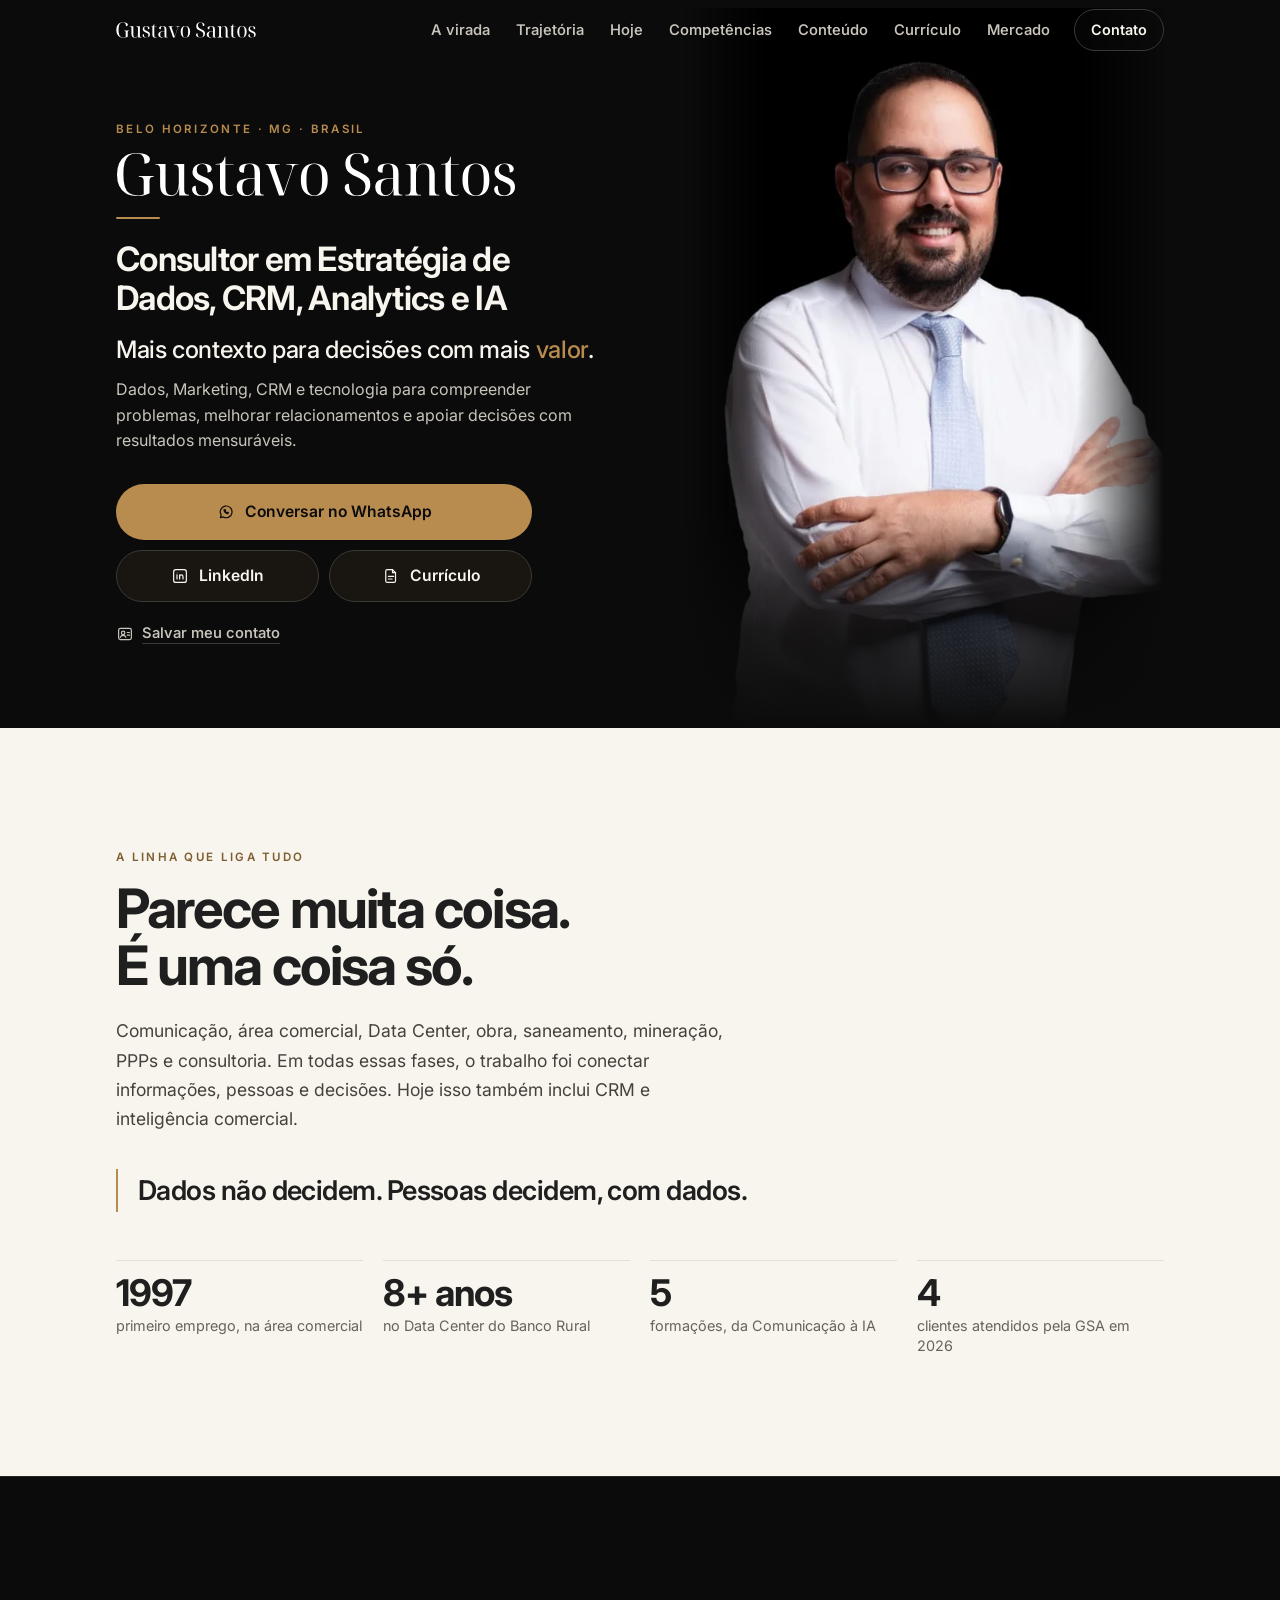
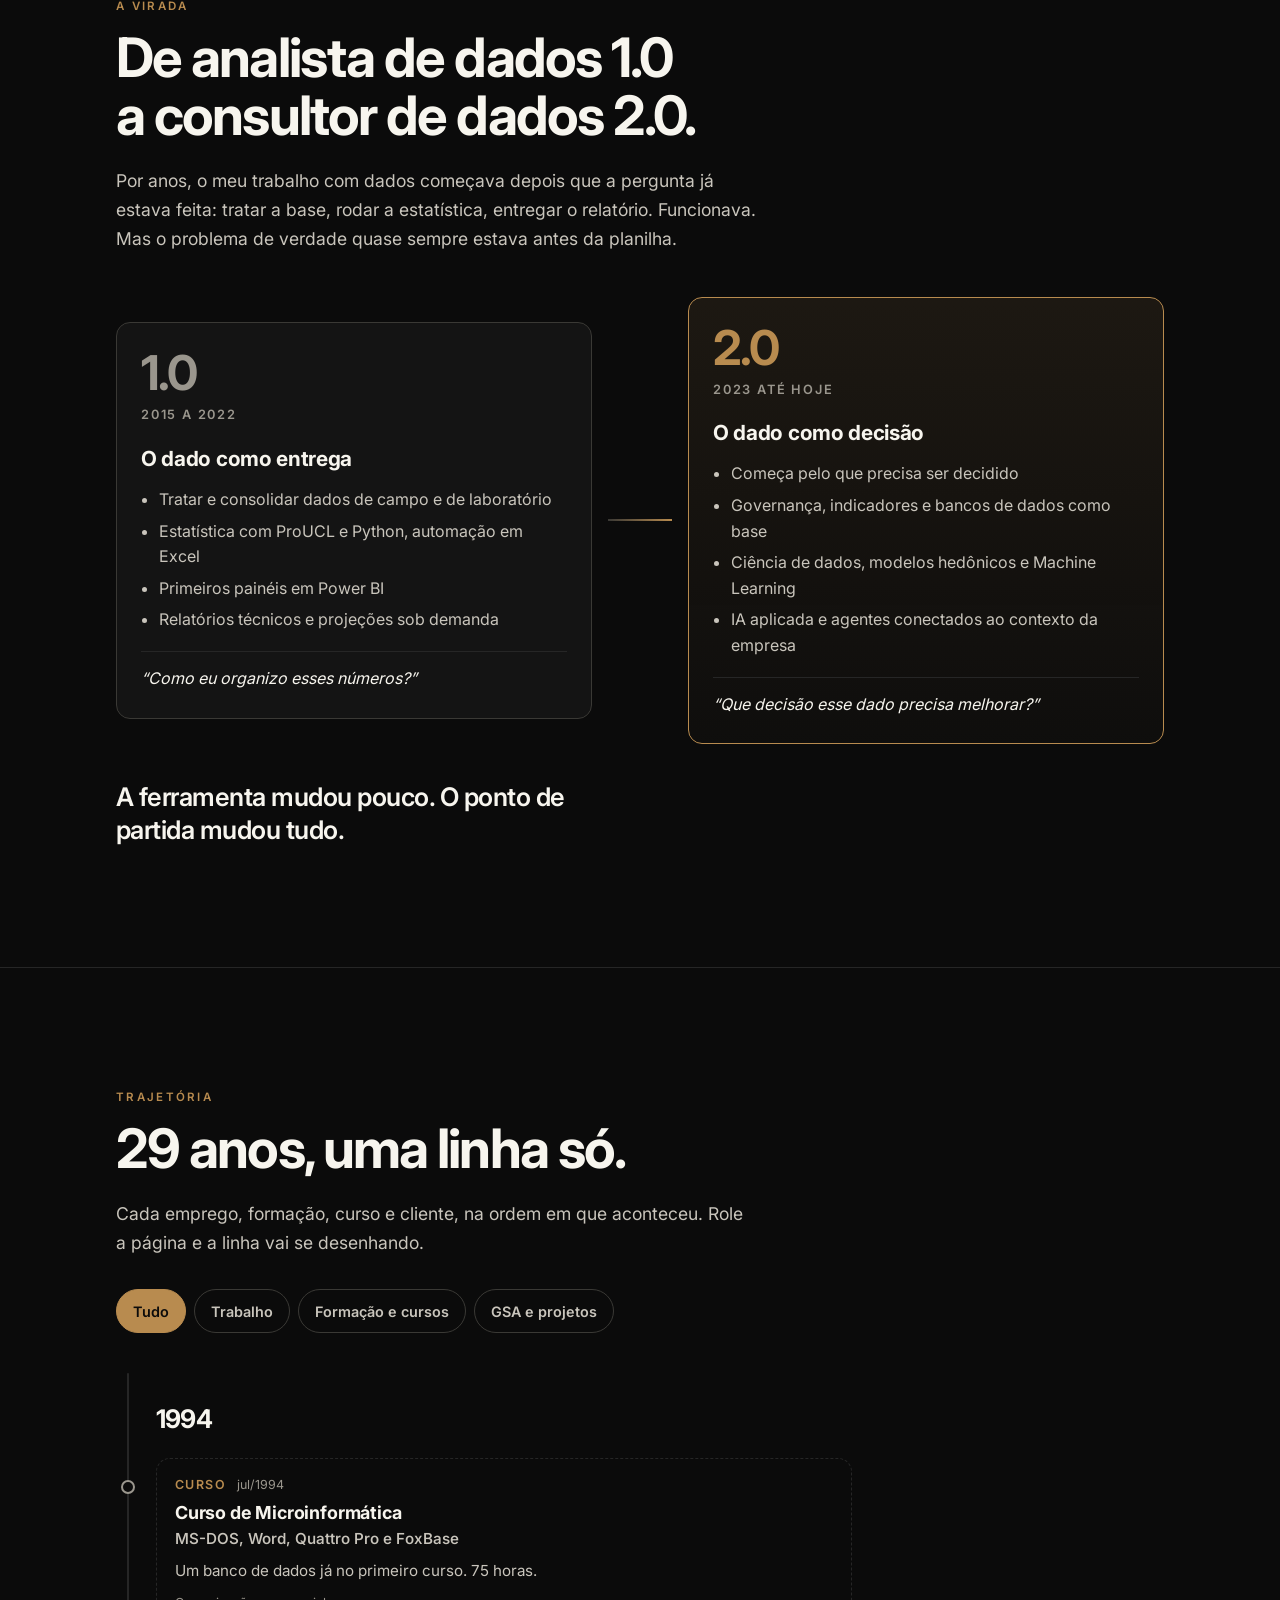
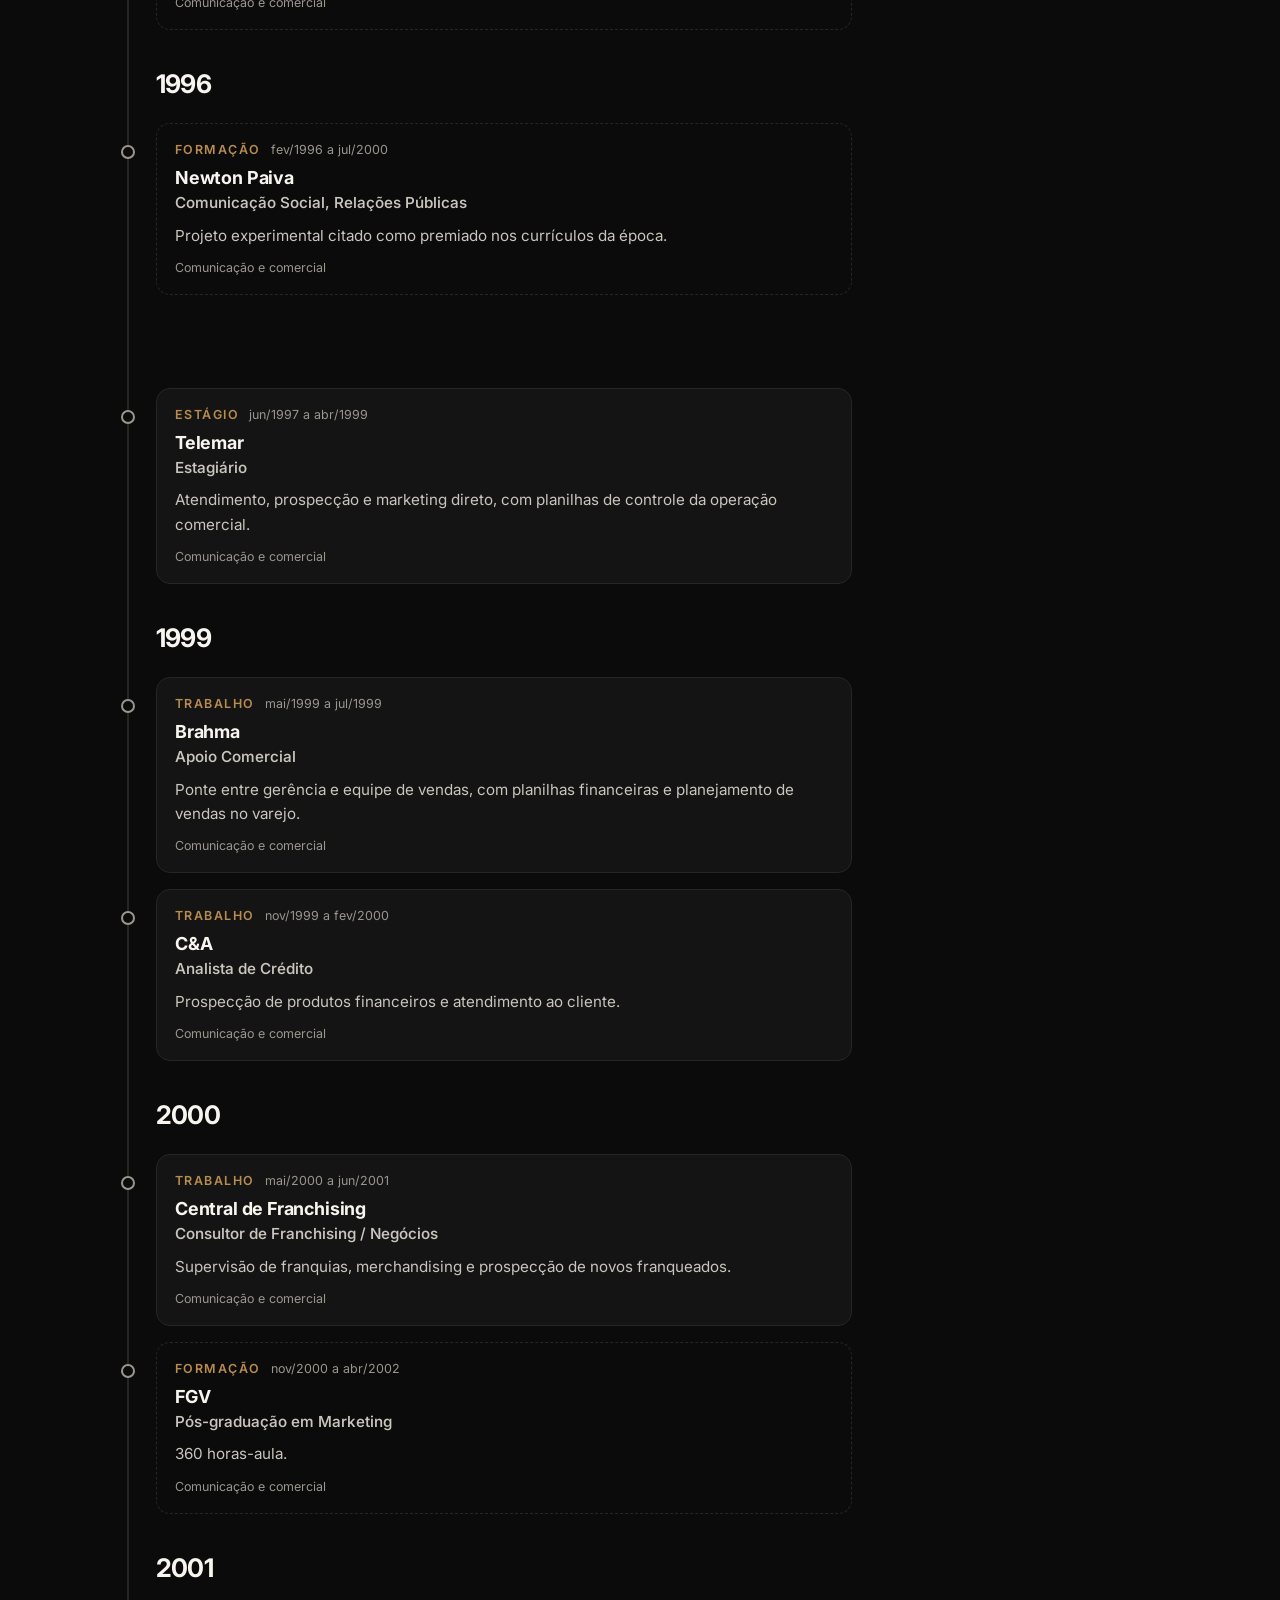
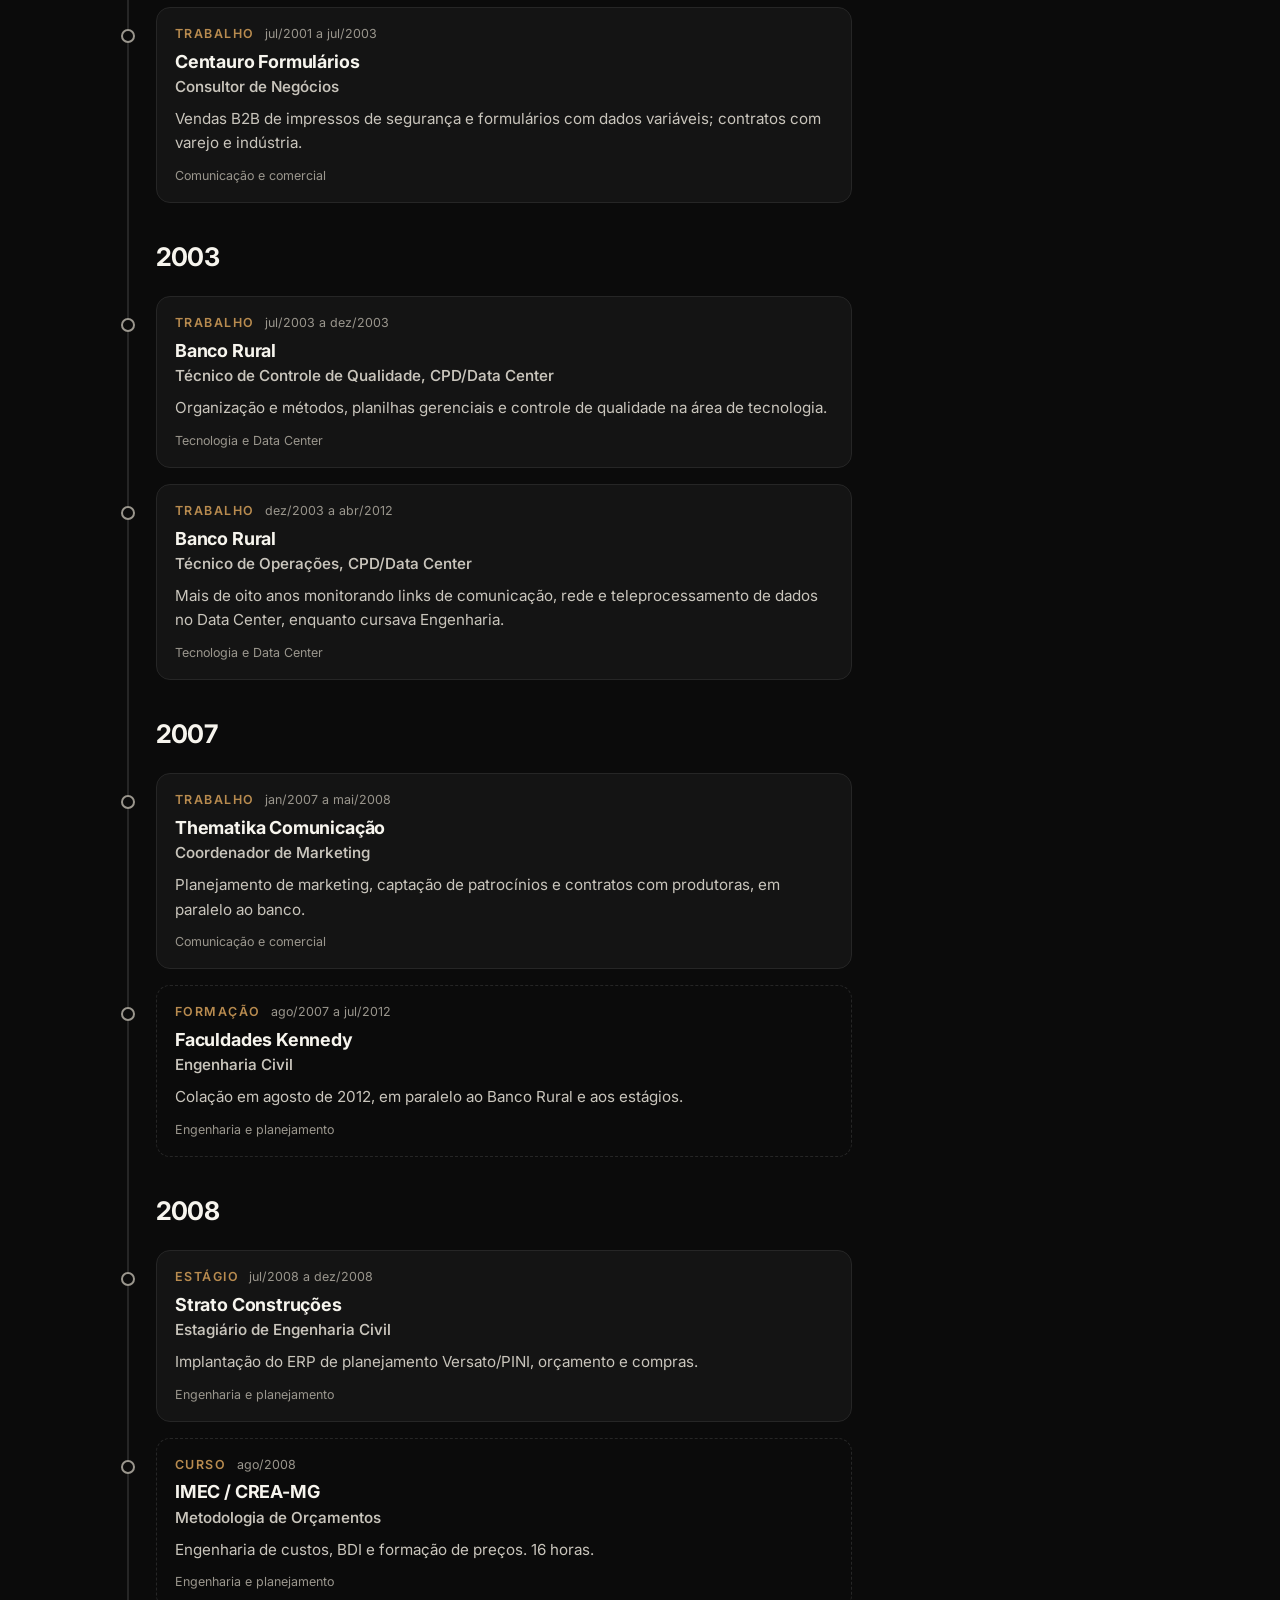
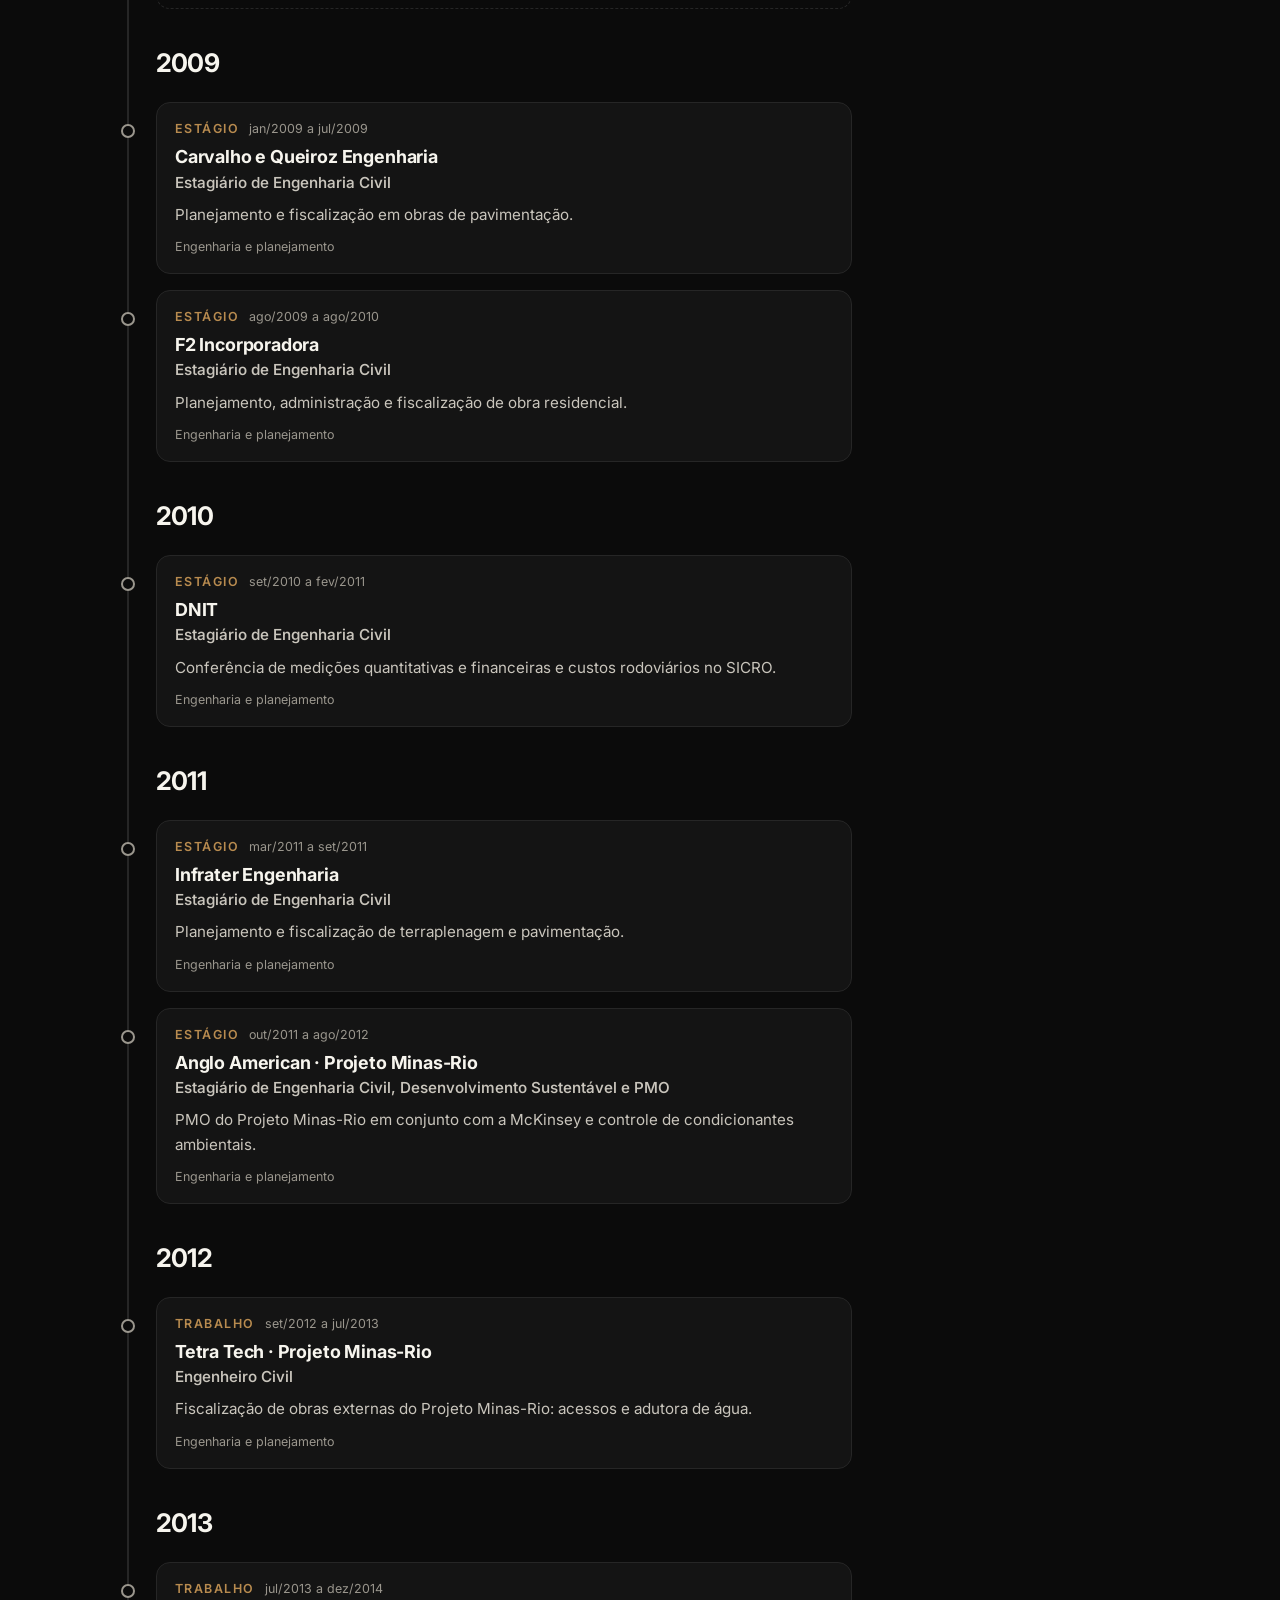
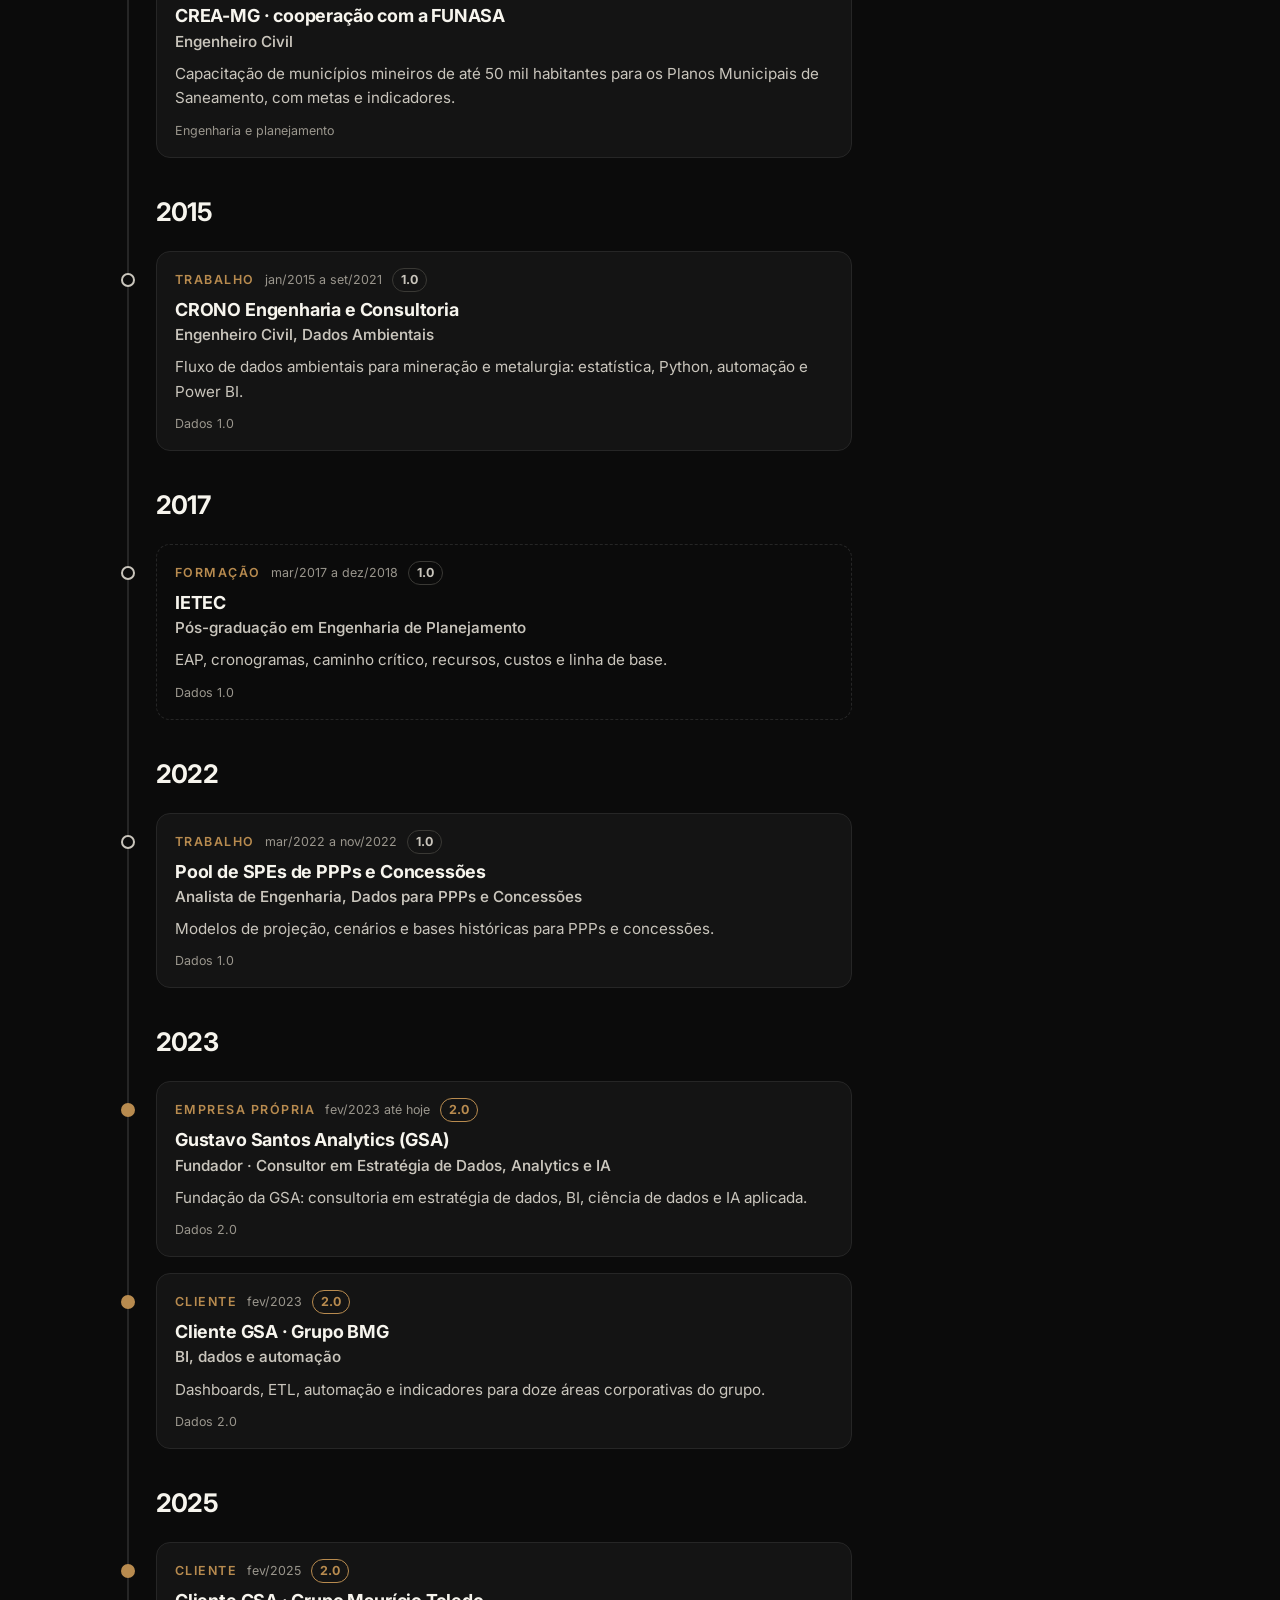
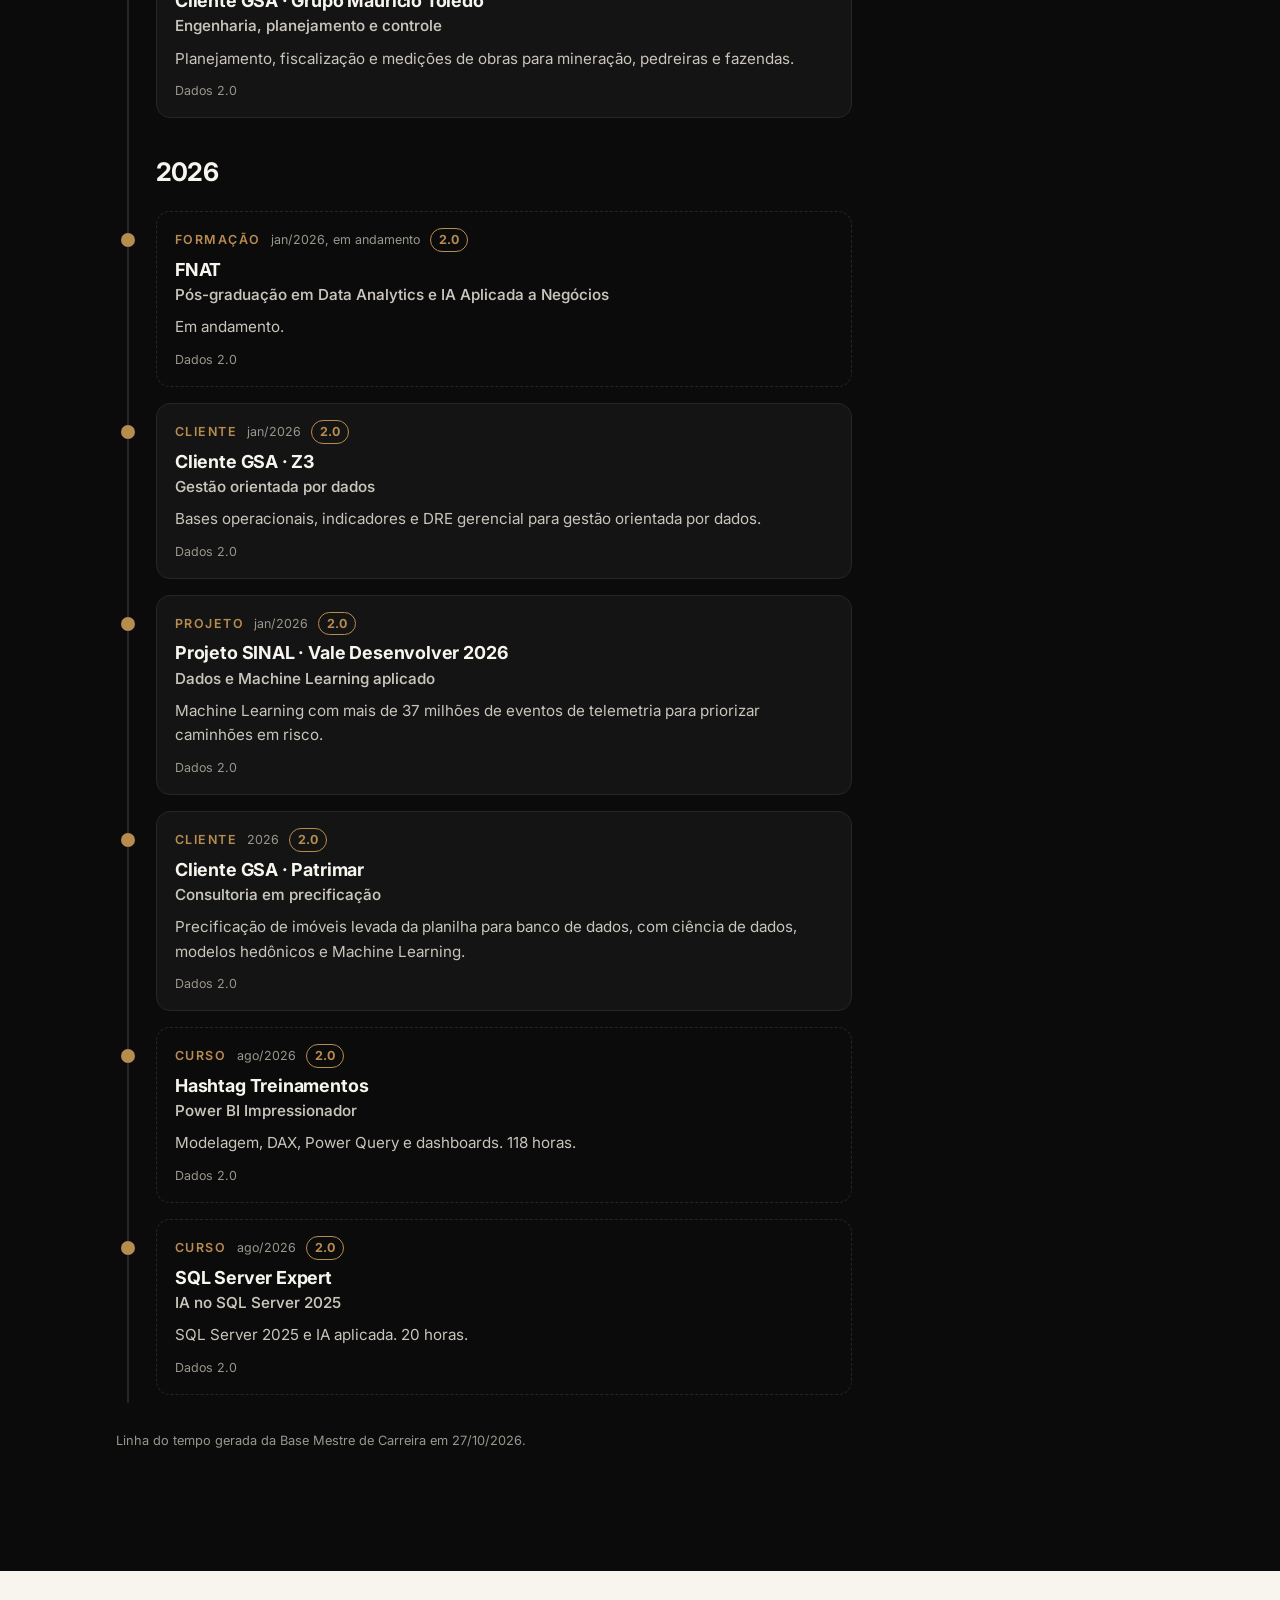
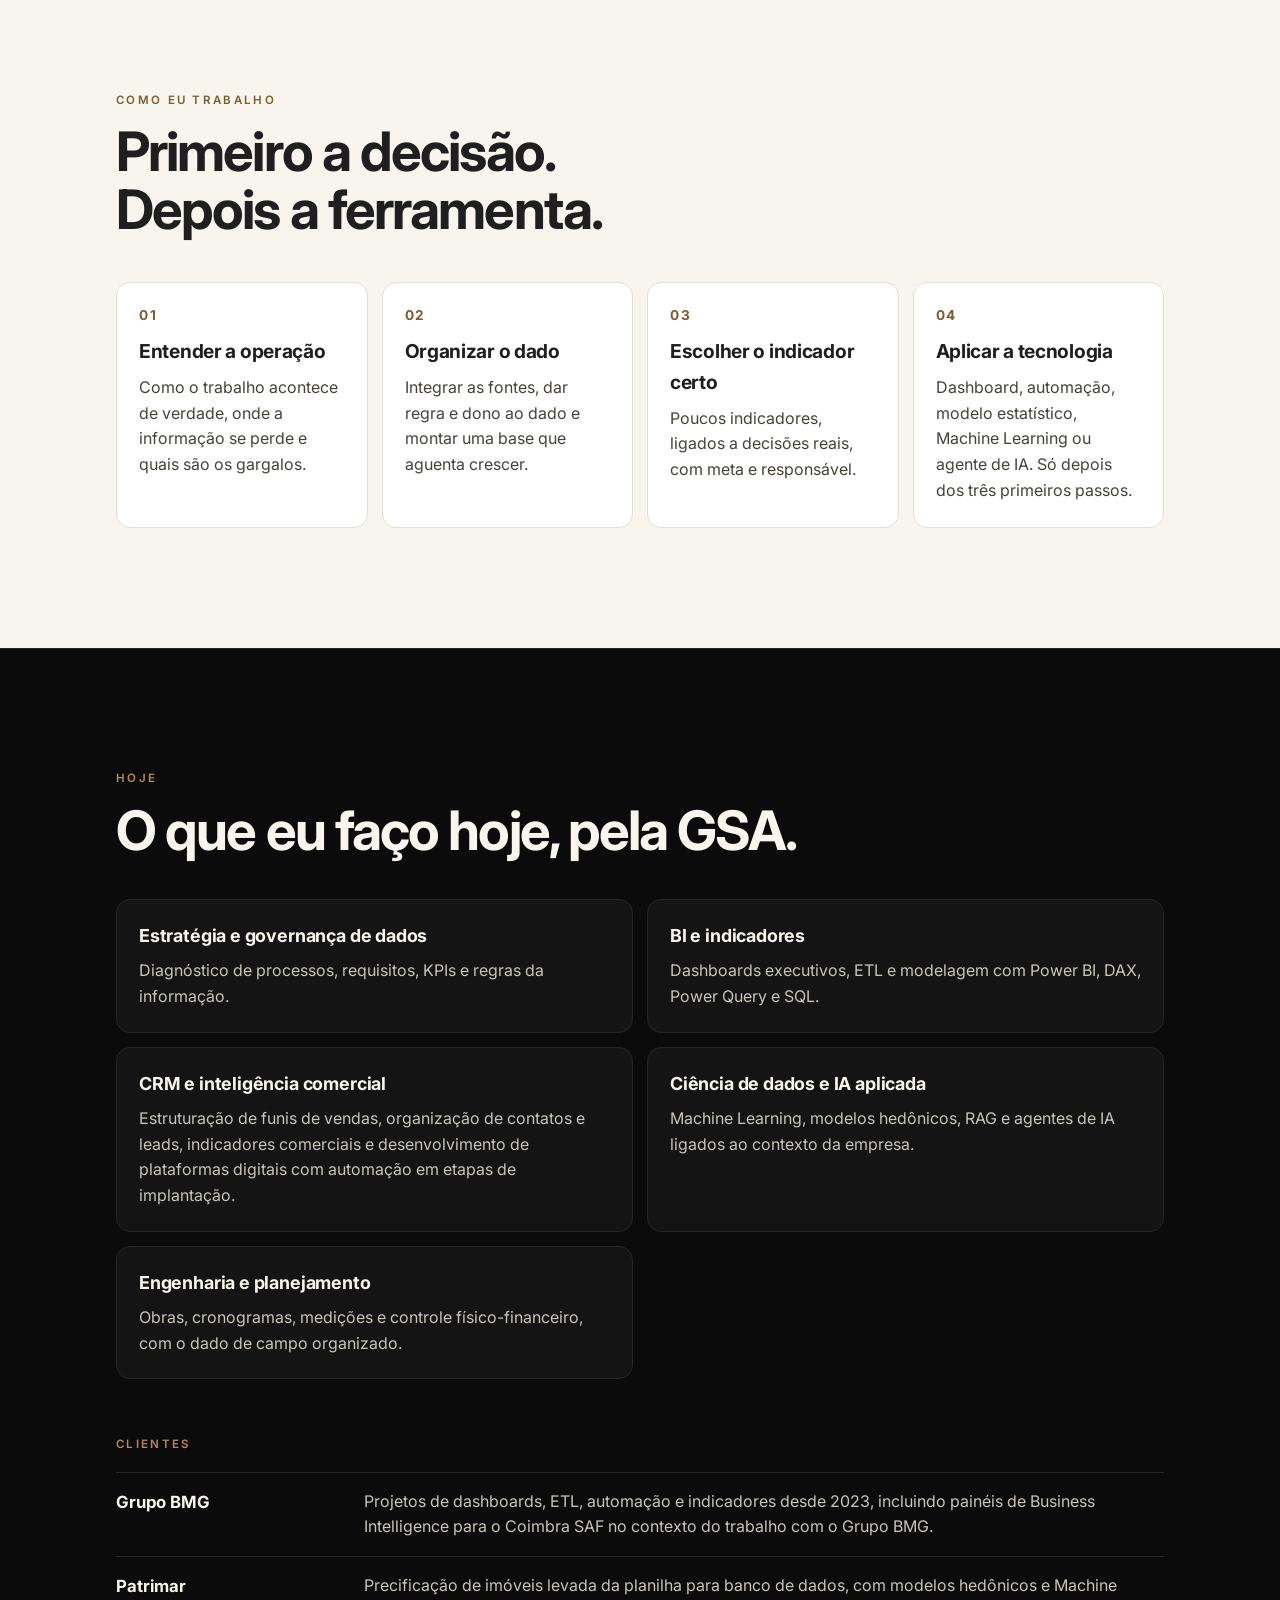
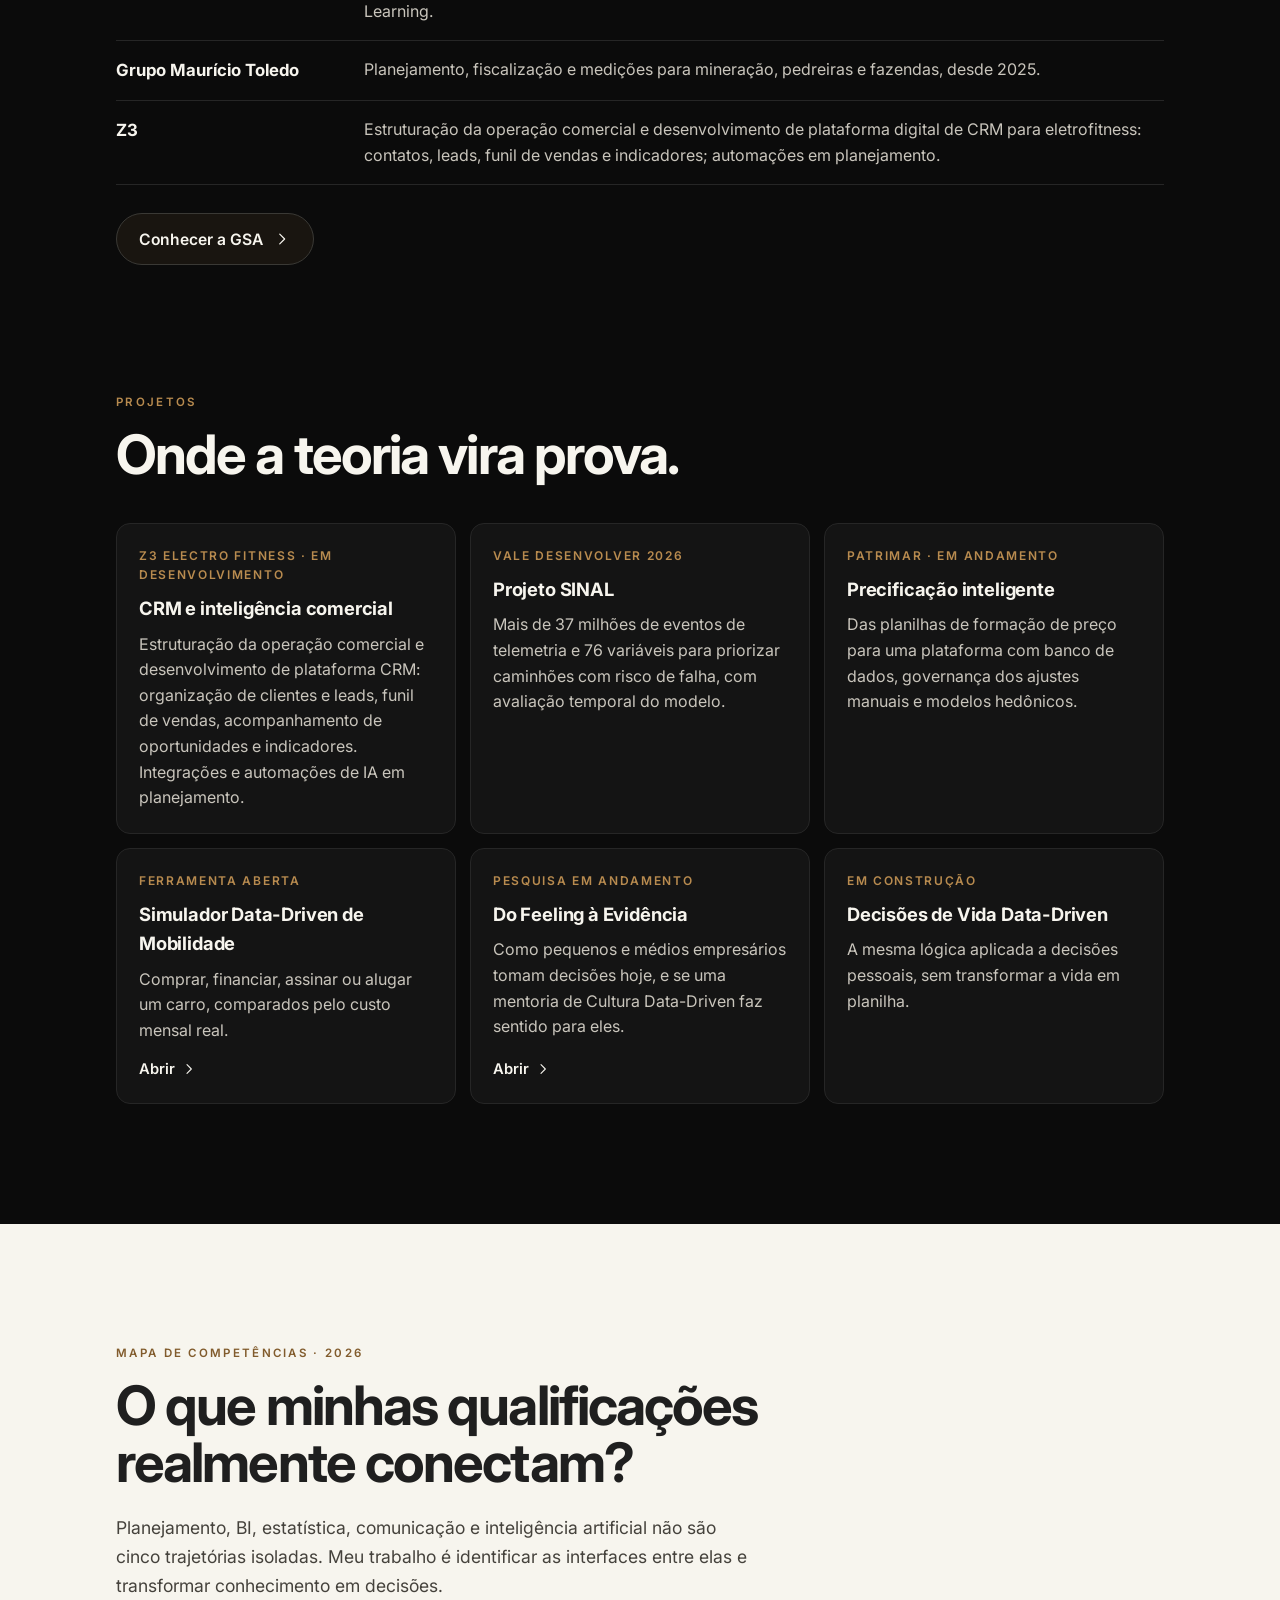
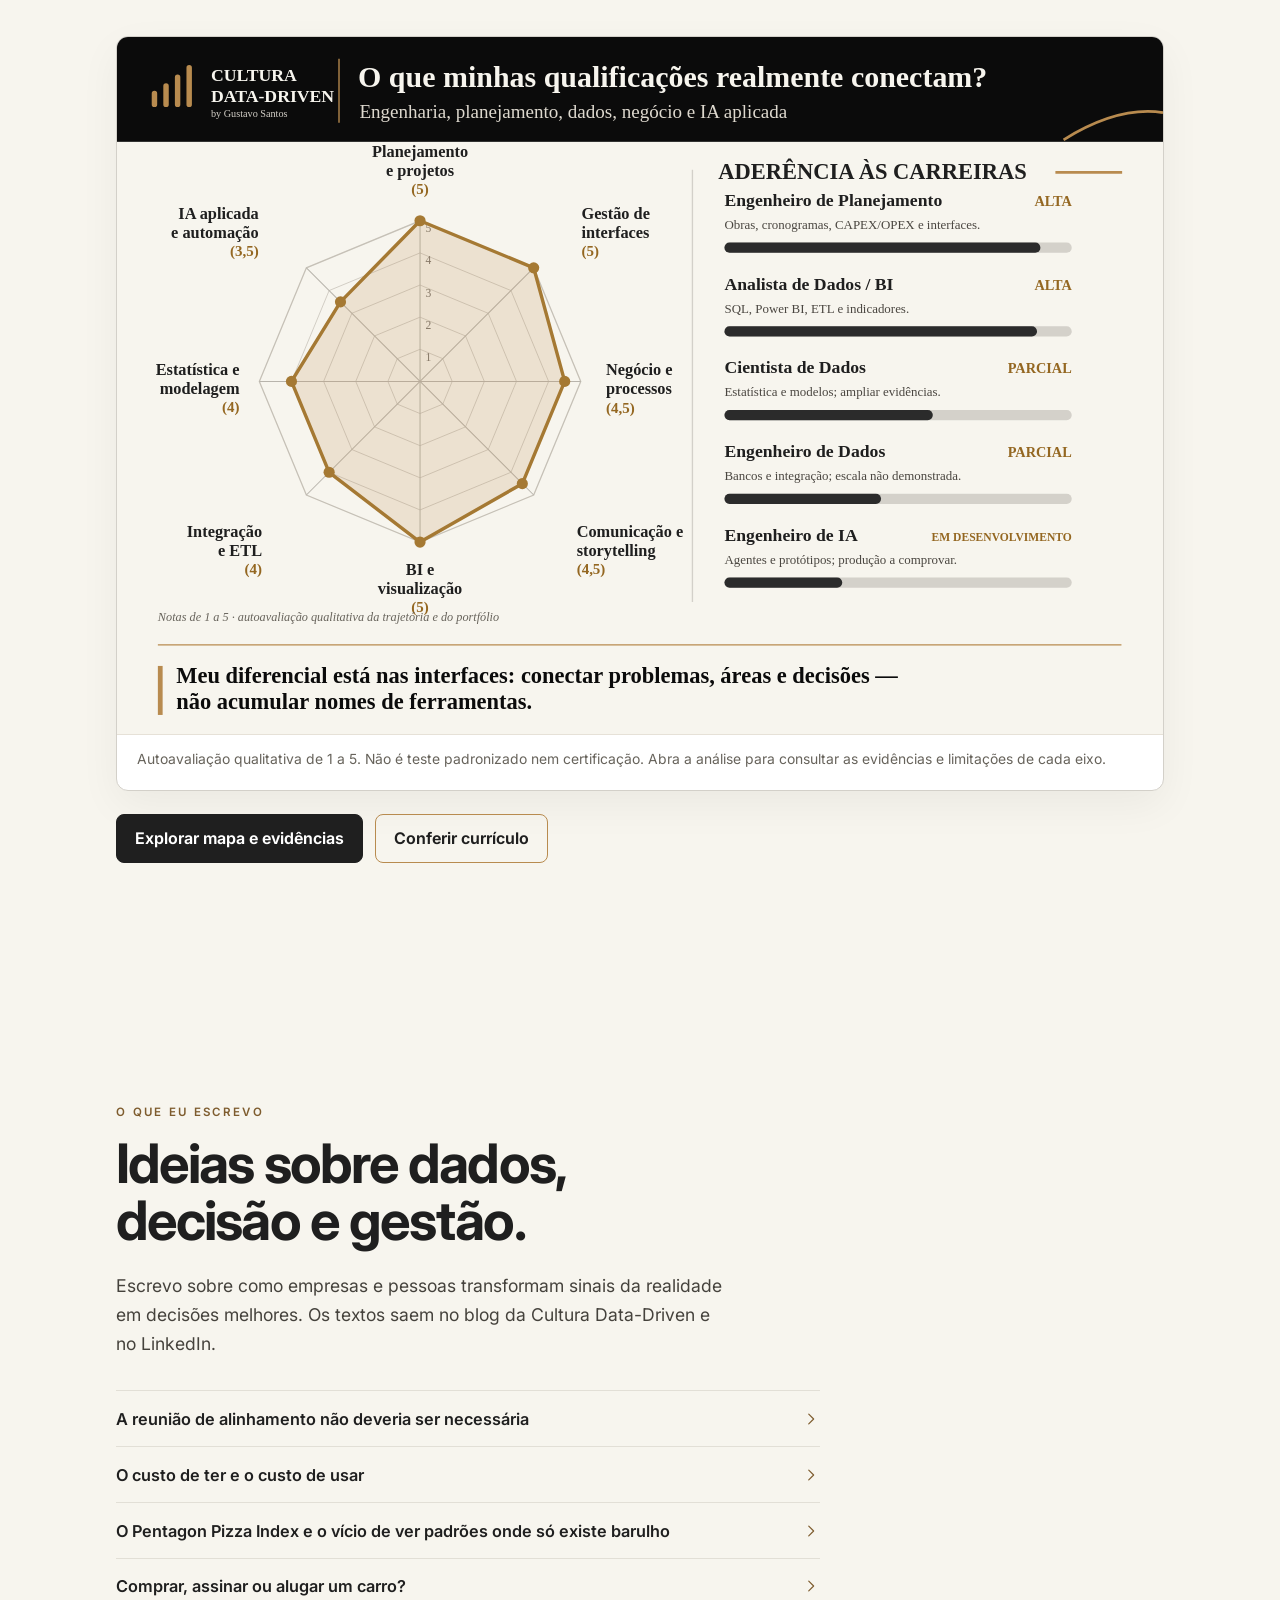
==== commit 5f150d90: "Feature skills map on personal homepage" ====
--- a/index.html
+++ b/index.html
@@ -19,15 +19,16 @@
     <meta name="twitter:card" content="summary_large_image">
     <meta name="twitter:image" content="https://www.gustavosantos.net.br/assets/social/gustavo-og.jpg">
     <meta name="theme-color" content="#0B0B0B">
-    <link rel="icon" href="./assets/icons/favicon-48.png" type="image/png">
-    <link rel="apple-touch-icon" href="./assets/icons/apple-touch-icon.png">
-    <link rel="alternate" type="text/plain" href="./llms.txt" title="Perfil em texto para IAs">
-    <link rel="preload" as="image" href="./assets/profile/gustavo-hero.webp" fetchpriority="high">
+    <link rel="icon" href="/assets/icons/favicon-48.png" type="image/png">
+    <link rel="apple-touch-icon" href="/assets/icons/apple-touch-icon.png">
+    <link rel="alternate" type="text/plain" href="/llms.txt" title="Perfil em texto para IAs">
+    <link rel="preload" as="image" href="/assets/profile/gustavo-hero.webp" fetchpriority="high">
     <script type="application/ld+json">{"@context":"https://schema.org","@type":"Person","name":"Gustavo Santos","jobTitle":"Consultor em Estratégia de Dados, CRM, Analytics e IA","description":"Consultor em dados, BI, CRM, analytics e inteligência artificial em Belo Horizonte. Formação em Marketing pela FGV e Relações Públicas. Projetos de indicadores, inteligência comercial e automação.","url":"https://www.gustavosantos.net.br/","image":"https://www.gustavosantos.net.br/assets/profile/gustavo.webp","email":"mailto:contato@gustavosantos.net.br","address":{"@type":"PostalAddress","addressLocality":"Belo Horizonte","addressRegion":"MG","addressCountry":"BR"},"worksFor":{"@type":"Organization","name":"Gustavo Santos Analytics (GSA)","url":"https://culturadatadriven.com/gsa"},"alumniOf":[{"@type":"EducationalOrganization","name":"Newton Paiva"},{"@type":"EducationalOrganization","name":"FGV"},{"@type":"EducationalOrganization","name":"Faculdades Kennedy"},{"@type":"EducationalOrganization","name":"IETEC"},{"@type":"EducationalOrganization","name":"FNAT"}],"knowsAbout":["Estratégia de Dados","Business Intelligence","Power BI","DAX","Power Query","SQL","SQL Server","PostgreSQL","Python","ETL","Modelagem de Dados","Governança de Dados","KPIs","Dashboards Executivos","Storytelling com Dados","Análise Estatística","Precificação Hedônica","Excel Avançado","CRM","Gestão de Relacionamento com Clientes","Inteligência Comercial","Funil de Vendas","Gestão de Leads","Indicadores Comerciais","Marketing Analítico","Segmentação de Clientes","Jornada do Cliente","Planejamento de Automações","Inteligência Artificial Aplicada","Agentes de IA"],"sameAs":["https://www.linkedin.com/in/culturadatadriven","https://www.instagram.com/gustavosantos_1105","https://gustavosantos-card.netlify.app","https://culturadatadriven.com"]}</script>
-    <script type="module" crossorigin src="./static/home-C6aKJi_n.js"></script>
-    <link rel="modulepreload" crossorigin href="./static/fonts-B2ny5L3U.js">
-    <link rel="stylesheet" crossorigin href="./static/fonts-BYbeZTBM.css">
-    <link rel="stylesheet" crossorigin href="./static/home-B0u1kQiw.css">
+    <script type="module" crossorigin src="/static/home-C6aKJi_n.js"></script>
+    <link rel="modulepreload" crossorigin href="/static/fonts-B2ny5L3U.js">
+    <link rel="stylesheet" crossorigin href="/static/fonts-BYbeZTBM.css">
+    <link rel="stylesheet" crossorigin href="/static/home-B0u1kQiw.css">
+    <link rel="stylesheet" href="/assets/competencias/mapa-competencias.css">
   </head>
   <body class="pagina-home">
 
@@ -36,15 +37,16 @@
 <nav class="nav" data-nav aria-label="Navegação principal">
   <div class="nav-inner">
     <a class="nav-marca" href="#topo" aria-label="Gustavo Santos, início">
-      <img src="./assets/brand/gustavo_wordmark_dark.svg" alt="" width="150" height="17">
+      <img src="/assets/brand/gustavo_wordmark_dark.svg" alt="" width="150" height="17">
     </a>
     <ul class="nav-links" role="list">
       <li><a href="#virada">A virada</a></li>
       <li><a href="#trajetoria">Trajetória</a></li>
       <li><a href="#hoje">Hoje</a></li>
+      <li><a href="#competencias">Competências</a></li>
       <li><a href="#conteudo">Conteúdo</a></li>
-      <li><a href="./curriculo/" data-umami-event="nav_curriculo">Currículo</a></li>
-      <li><a href="./mercado/" data-umami-event="nav_mercado">Mercado</a></li>
+      <li><a href="/curriculo/" data-umami-event="nav_curriculo">Currículo</a></li>
+      <li><a href="/mercado/" data-umami-event="nav_mercado">Mercado</a></li>
     </ul>
     <a class="nav-cta" href="#contato">Contato</a>
   </div>
@@ -53,13 +55,13 @@
 <header class="hero" id="topo">
   <div class="hero-inner">
     <figure class="hero-photo">
-      <img src="./assets/profile/gustavo-hero.webp" width="853" height="980"
+      <img src="/assets/profile/gustavo-hero.webp" width="853" height="980"
         alt="Gustavo Santos de camisa branca e gravata, braços cruzados, sorrindo" fetchpriority="high" decoding="async">
     </figure>
     <div class="hero-text">
       <p class="eyebrow">Belo Horizonte · MG · Brasil</p>
       <h1 class="name"><span class="sr-only">Gustavo Santos</span>
-        <img class="wordmark" src="./assets/brand/gustavo_wordmark_dark.svg" alt="" width="360" height="40"></h1>
+        <img class="wordmark" src="/assets/brand/gustavo_wordmark_dark.svg" alt="" width="360" height="40"></h1>
       <span class="rule" aria-hidden="true"></span>
       <p class="title">Consultor em Estratégia de Dados, CRM, Analytics e IA</p>
       <p class="frase">Mais contexto para decisões com mais <span class="gold">valor</span>.</p>
@@ -68,7 +70,7 @@
         <a class="btn btn--primary" href="https://wa.me/5531991988289?text=Ol%C3%A1%2C%20Gustavo!%20Vim%20pelo%20seu%20site." target="_blank" rel="noopener noreferrer" data-umami-event="hero_whatsapp"><svg class="icon" viewBox="0 0 24 24" width="20" height="20" fill="none" stroke="currentColor" stroke-width="1.6" stroke-linecap="round" stroke-linejoin="round" aria-hidden="true" focusable="false"><path d="M4.5 19.5l1.1-3.6A7.8 7.8 0 1 1 8.4 18.6z"/><path d="M9.3 9.1c.2 2.6 2.4 4.9 5 5.2l.9-1.2-1.6-.8-.7.7c-.9-.4-1.7-1.2-2.1-2.1l.7-.7-.8-1.6z"/></svg><span>Conversar no WhatsApp</span></a>
         <div class="actions-row">
           <a class="btn btn--secondary" href="https://www.linkedin.com/in/culturadatadriven" target="_blank" rel="noopener noreferrer" data-umami-event="hero_linkedin"><svg class="icon" viewBox="0 0 24 24" width="20" height="20" fill="none" stroke="currentColor" stroke-width="1.6" stroke-linecap="round" stroke-linejoin="round" aria-hidden="true" focusable="false"><rect x="3.5" y="3.5" width="17" height="17" rx="3"/><path d="M8 10.5V16"/><circle cx="8" cy="7.9" r=".6" fill="currentColor" stroke="none"/><path d="M11.5 16v-5.5M11.5 13c0-1.6 1-2.6 2.3-2.6s2.2.9 2.2 2.5V16"/></svg><span>LinkedIn</span></a>
-          <a class="btn btn--secondary" href="./curriculo/" data-umami-event="hero_curriculo"><svg class="icon" viewBox="0 0 24 24" width="20" height="20" fill="none" stroke="currentColor" stroke-width="1.6" stroke-linecap="round" stroke-linejoin="round" aria-hidden="true" focusable="false"><path d="M7 3.5h7l4 4v11a2 2 0 0 1-2 2H7a2 2 0 0 1-2-2v-13a2 2 0 0 1 2-2z"/><path d="M14 3.5v4h4M8.5 12.5h7M8.5 16h5"/></svg><span>Currículo</span></a>
+          <a class="btn btn--secondary" href="/curriculo/" data-umami-event="hero_curriculo"><svg class="icon" viewBox="0 0 24 24" width="20" height="20" fill="none" stroke="currentColor" stroke-width="1.6" stroke-linecap="round" stroke-linejoin="round" aria-hidden="true" focusable="false"><path d="M7 3.5h7l4 4v11a2 2 0 0 1-2 2H7a2 2 0 0 1-2-2v-13a2 2 0 0 1 2-2z"/><path d="M14 3.5v4h4M8.5 12.5h7M8.5 16h5"/></svg><span>Currículo</span></a>
         </div>
         <a class="link-sutil" href="https://gustavosantos-card.netlify.app/contato/gustavo-santos.vcf" data-umami-event="hero_salvar_contato"><svg class="icon" viewBox="0 0 24 24" width="20" height="20" fill="none" stroke="currentColor" stroke-width="1.6" stroke-linecap="round" stroke-linejoin="round" aria-hidden="true" focusable="false"><rect x="3.5" y="4.5" width="17" height="15" rx="2.5"/><circle cx="9.5" cy="10.5" r="2.25"/><path d="M5.8 16.5c.6-1.7 2-2.6 3.7-2.6s3.1.9 3.7 2.6"/><path d="M15 10h3M15 13.5h3"/></svg><span>Salvar meu contato</span></a>
       </div>
@@ -501,7 +503,22 @@
   </div>
 </section>
   
-<section class="band band--ivory" id="conteudo" aria-labelledby="conteudo-t">
+<section class="band band--ivory competencias-bloco" id="competencias" aria-labelledby="competencias-t">
+  <div class="wrap">
+    <p class="eyebrow">Mapa de competências · 2026</p>
+    <h2 class="display" id="competencias-t">O que minhas qualificações realmente conectam?</h2>
+    <p class="lead">Planejamento, BI, estatística, comunicação e inteligência artificial não são cinco trajetórias isoladas. Meu trabalho é identificar as interfaces entre elas e transformar conhecimento em decisões.</p>
+    <figure class="competencias-figura">
+      <a href="/competencias/" aria-label="Abrir meu mapa de competências e a análise profissional"><img src="/assets/competencias/mapa-competencias-gustavo.svg" width="1536" height="1024" loading="lazy" decoding="async" alt="Radar de competências: Planejamento 5, Gestão de interfaces 5, Negócio 4,5, Comunicação 4,5, BI 5, Integração 4, Estatística 4, IA aplicada 3,5. Aderência por carreira apresentada ao lado."></a>
+      <figcaption>Autoavaliação qualitativa de 1 a 5. Não é teste padronizado nem certificação. Abra a análise para consultar as evidências e limitações de cada eixo.</figcaption>
+    </figure>
+    <div class="competencias-acoes">
+      <a class="competencias-link" href="/competencias/" data-umami-event="competencias_abrir">Explorar mapa e evidências</a>
+      <a class="competencias-link competencias-link--outline" href="/curriculo/">Conferir currículo</a>
+    </div>
+  </div>
+</section>
+  <section class="band band--ivory" id="conteudo" aria-labelledby="conteudo-t">
   <div class="wrap">
     <p class="eyebrow">O que eu escrevo</p>
     <h2 class="display" id="conteudo-t">Ideias sobre dados, decisão e gestão.</h2>
@@ -552,7 +569,7 @@
 </main>
 <footer class="footer">
   <span class="rule rule--small" aria-hidden="true"></span>
-  <p>Gustavo Santos · 2026 · <a href="./curriculo/">Currículo</a> · <a href="./mercado/">Mercado</a> · <a href="https://culturadatadriven.com" target="_blank" rel="noopener noreferrer">Cultura Data-Driven</a></p>
+  <p>Gustavo Santos · 2026 · <a href="/curriculo/">Currículo</a> · <a href="/mercado/">Mercado</a> · <a href="https://culturadatadriven.com" target="_blank" rel="noopener noreferrer">Cultura Data-Driven</a></p>
 </footer> 
   </body>
--- a/assets/competencias/mapa-competencias.css
+++ b/assets/competencias/mapa-competencias.css
@@ -0,0 +1,34 @@
+/* Cultura Data-Driven — Mapa autoral de competências 2026 */
+.competencias-bloco{background:#F7F5EE;color:#1F1F1F}
+.competencias-bloco .eyebrow{color:#815b2c}
+.competencias-bloco .display{color:#1F1F1F}
+.competencias-bloco .lead{color:#45423C}
+.competencias-figura{margin:36px 0 0;background:#fff;border:1px solid #D3D0C9;border-radius:12px;overflow:hidden;box-shadow:0 14px 42px rgba(15,15,15,.05)}
+.competencias-figura img{display:block;width:100%;height:auto;aspect-ratio:3/2}
+.competencias-figura figcaption{padding:14px 20px 20px;color:#67635B;font-size:.87rem;line-height:1.5;border-top:1px solid #e6e1d7}
+.competencias-acoes{display:flex;flex-wrap:wrap;gap:12px;margin-top:23px;align-items:center}
+.competencias-link{display:inline-flex;padding:12px 18px;border-radius:8px;border:1px solid #1F1F1F;background:#1F1F1F;color:#fff!important;text-decoration:none;font-weight:650;line-height:1.4}
+.competencias-link:hover,.competencias-link:focus-visible{background:#4b443b;outline-offset:3px}
+.competencias-link--outline{background:transparent;color:#1F1F1F!important;border-color:#B88B4F}
+.competencias-link--outline:hover{background:#eae1d2}
+.competencias-aviso{max-width:70ch;margin-top:15px;color:#5b554d;font-size:.95rem;line-height:1.6}
+.competencias-pagina{background:#F7F5EE;color:#1F1F1F;min-height:100vh;font-family:"Inter Variable",Inter,system-ui,Arial,sans-serif}
+.competencias-pagina *{box-sizing:border-box}
+.competencias-pagina a{color:inherit}
+.competencias-pagina header.topo{background:#0B0B0B;color:#F7F5EE;padding:24px max(20px,calc((100vw - 1180px)/2))}
+.competencias-pagina .topo-inner{display:flex;justify-content:space-between;gap:16px;align-items:center;flex-wrap:wrap}
+.competencias-pagina .topo strong{font-weight:750;letter-spacing:.015em}
+.competencias-pagina .topo span{color:#B88B4F}
+.competencias-pagina .topo a{color:#F7F5EE;text-underline-offset:3px;font-size:.96rem}
+.competencias-pagina main{max-width:1180px;margin:0 auto;padding:58px 20px 85px}
+.competencias-pagina .sobre{color:#8b642f;text-transform:uppercase;font-size:.78rem;letter-spacing:.15em;font-weight:800;margin:0 0 16px}
+.competencias-pagina h1{font-size:clamp(2.1rem,5vw,4rem);letter-spacing:-.04em;line-height:1.06;margin:0 0 20px}
+.competencias-pagina .subtitulo{max-width:65ch;font-size:clamp(1.1rem,2vw,1.35rem);line-height:1.5;color:#45423C;margin:0}
+.competencias-pagina .corpo{display:grid;grid-template-columns:1fr 1fr;gap:28px 58px;margin-top:50px}
+.competencias-pagina .corpo h2{font-size:1.35rem;margin:0 0 12px;letter-spacing:-.02em}
+.competencias-pagina .corpo p,.competencias-pagina .corpo li{line-height:1.7;color:#45423C}
+.competencias-pagina .corpo ul{margin:0;padding-left:20px}
+.competencias-pagina .corpo li+li{margin-top:8px}
+.competencias-pagina .nota{font-size:.95rem;border-left:3px solid #B88B4F;padding-left:14px;color:#5B554D;margin:26px 0 0;line-height:1.65}
+.competencias-pagina footer{padding:30px 20px;text-align:center;background:#0B0B0B;color:#CCC7BE;font-size:.88rem}
+@media(max-width:720px){.competencias-pagina main{padding-top:36px}.competencias-pagina .corpo{grid-template-columns:1fr}.competencias-pagina .topo-inner{flex-direction:column;align-items:flex-start}.competencias-figura figcaption{font-size:.78rem}.competencias-link{width:100%;justify-content:center}}
